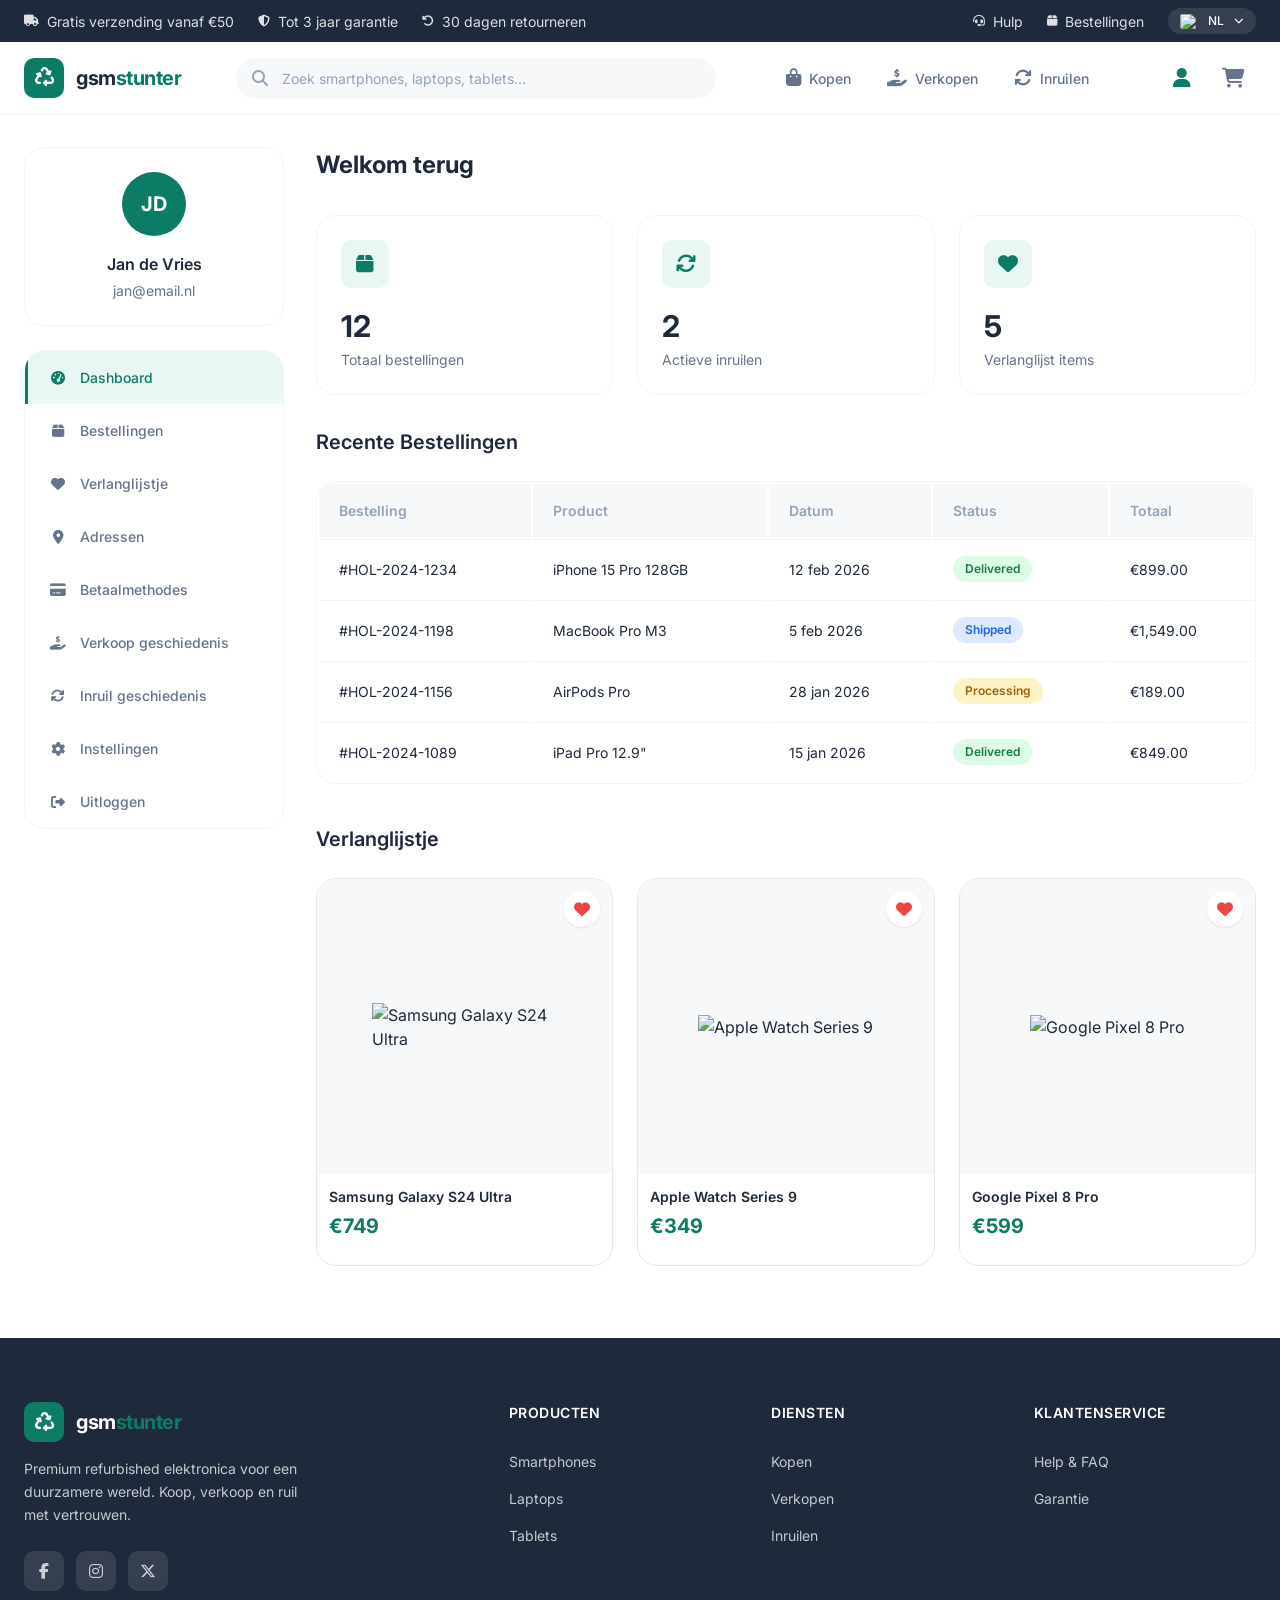
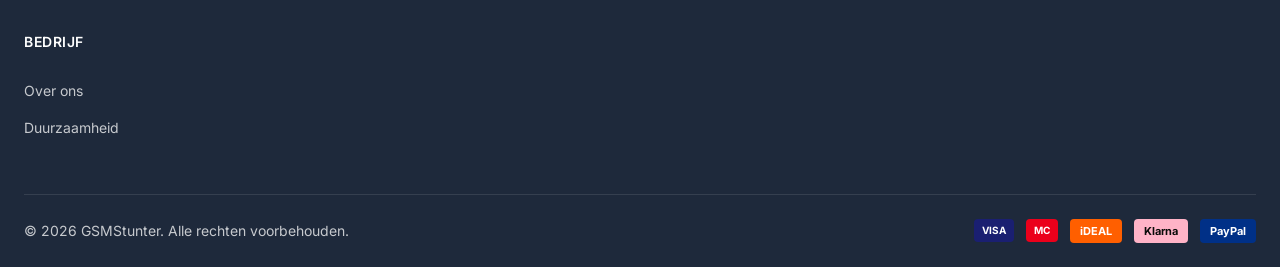
==== account.html @ 8857eee3 "first commit" ====
<!DOCTYPE html>
<html lang="nl">
<head>
  <meta charset="UTF-8">
  <meta name="viewport" content="width=device-width, initial-scale=1.0">
  <title>GSMStunter - Mijn Account</title>
  <link rel="preconnect" href="https://fonts.googleapis.com">
  <link rel="preconnect" href="https://fonts.gstatic.com" crossorigin>
  <link href="https://fonts.googleapis.com/css2?family=Inter:wght@300;400;500;600;700;800&display=swap" rel="stylesheet">
  <link rel="stylesheet" href="https://cdnjs.cloudflare.com/ajax/libs/font-awesome/6.5.1/css/all.min.css">
  <link rel="stylesheet" href="styles.css">
</head>
<body>

  <!-- Top Bar -->
  <div class="top-bar">
    <div class="container">
      <div class="top-bar__left">
        <span class="top-bar__item"><i class="fas fa-truck"></i><span data-i18n="topbar-shipping">Gratis verzending vanaf €50</span></span>
        <span class="top-bar__item"><i class="fas fa-shield-halved"></i><span data-i18n="topbar-warranty">Tot 3 jaar garantie</span></span>
        <span class="top-bar__item"><i class="fas fa-rotate-left"></i><span data-i18n="topbar-returns">30 dagen retourneren</span></span>
      </div>
      <div class="top-bar__right">
        <a href="account.html" class="top-bar__item"><i class="fas fa-headset"></i><span data-i18n="nav-help">Hulp</span></a>
        <a href="account.html" class="top-bar__item"><i class="fas fa-box"></i><span data-i18n="nav-orders">Bestellingen</span></a>
        <div style="position: relative;">
          <div class="lang-switcher"><img class="lang-switcher__flag" src="https://flagcdn.com/w40/nl.png" alt="Nederlands" width="20" height="15"><span class="lang-switcher__text">NL</span><i class="fas fa-chevron-down" style="font-size:0.6rem;margin-left:2px"></i></div>
          <div class="lang-dropdown">
            <div class="lang-dropdown__item active" data-lang="nl"><img src="https://flagcdn.com/w40/nl.png" alt="NL" width="24" height="18" style="border-radius:2px"><span>Nederlands</span></div>
            <div class="lang-dropdown__item" data-lang="en"><img src="https://flagcdn.com/w40/gb.png" alt="EN" width="24" height="18" style="border-radius:2px"><span>English</span></div>
          </div>
        </div>
      </div>
    </div>
  </div>

  <header class="header" role="banner">
    <div class="container">
      <a href="index.html" class="header__logo"><div class="header__logo-icon"><i class="fas fa-recycle"></i></div><div class="header__logo-text">gsm<span>stunter</span></div></a>
      <div class="search-bar"><div class="search-bar__input-wrapper"><i class="fas fa-search search-bar__icon"></i><input type="search" class="search-bar__input" placeholder="Zoek smartphones, laptops, tablets..."></div><div class="search-autocomplete"></div></div>
      <nav class="main-nav"><a href="products.html" class="main-nav__link"><i class="fas fa-shopping-bag"></i><span data-i18n="nav-buy">Kopen</span></a><a href="sell.html" class="main-nav__link"><i class="fas fa-hand-holding-dollar"></i><span data-i18n="nav-sell">Verkopen</span></a><a href="trade.html" class="main-nav__link"><i class="fas fa-arrows-rotate"></i><span data-i18n="nav-trade">Inruilen</span></a></nav>
      <div class="header__actions"><a href="account.html" class="header__action" style="color:var(--color-primary)"><i class="fas fa-user"></i></a><a href="cart.html" class="header__action"><i class="fas fa-shopping-cart"></i><span class="header__action-count cart-count" style="display:none">0</span></a></div>
      <button class="mobile-menu-toggle"><i class="fas fa-bars"></i></button>
    </div>
  </header>

  <main class="main" role="main">
    <div class="container">
      <div class="account-layout">
        <!-- Left Sidebar -->
        <aside class="account-sidebar" role="navigation" aria-label="Account navigatie">
          <div class="account-sidebar__profile">
            <div class="account-sidebar__avatar" aria-hidden="true">JD</div>
            <h3 class="account-sidebar__name" data-i18n="account-name">Jan de Vries</h3>
            <p class="account-sidebar__email" data-i18n="account-email">jan@email.nl</p>
          </div>
          <nav class="account-sidebar__nav">
            <a href="account.html" class="account-sidebar__link active"><i class="fas fa-gauge-high"></i><span data-i18n="account-dashboard">Dashboard</span></a>
            <a href="account.html#orders" class="account-sidebar__link"><i class="fas fa-box"></i><span data-i18n="nav-orders">Bestellingen</span></a>
            <a href="account.html#wishlist" class="account-sidebar__link"><i class="fas fa-heart"></i><span data-i18n="account-wishlist">Verlanglijstje</span></a>
            <a href="account.html#addresses" class="account-sidebar__link"><i class="fas fa-location-dot"></i><span data-i18n="account-addresses">Adressen</span></a>
            <a href="account.html#payment" class="account-sidebar__link"><i class="fas fa-credit-card"></i><span data-i18n="account-payment-methods">Betaalmethodes</span></a>
            <a href="account.html#sell-history" class="account-sidebar__link"><i class="fas fa-hand-holding-dollar"></i><span data-i18n="account-sell-history">Verkoop geschiedenis</span></a>
            <a href="account.html#trade-history" class="account-sidebar__link"><i class="fas fa-arrows-rotate"></i><span data-i18n="account-trade-history">Inruil geschiedenis</span></a>
            <a href="account.html#settings" class="account-sidebar__link"><i class="fas fa-gear"></i><span data-i18n="account-settings">Instellingen</span></a>
            <a href="index.html" class="account-sidebar__link"><i class="fas fa-sign-out-alt"></i><span data-i18n="account-logout">Uitloggen</span></a>
          </nav>
        </aside>

        <!-- Right Content -->
        <div class="account-content">
          <section class="account-welcome" aria-labelledby="welcome-heading">
            <h1 id="welcome-heading" class="account-welcome__title" data-i18n="account-welcome">Welkom terug, Jan!</h1>
          </section>

          <!-- Dashboard Stats -->
          <section class="dashboard-stats" aria-labelledby="stats-heading">
            <h2 id="stats-heading" class="visually-hidden" data-i18n="account-stats-heading">Overzicht</h2>
            <div class="dashboard-grid">
              <article class="dashboard-card">
                <div class="dashboard-card__icon"><i class="fas fa-box"></i></div>
                <p class="dashboard-card__number">12</p>
                <p class="dashboard-card__label" data-i18n="account-total-orders">Totaal bestellingen</p>
              </article>
              <article class="dashboard-card">
                <div class="dashboard-card__icon"><i class="fas fa-arrows-rotate"></i></div>
                <p class="dashboard-card__number">2</p>
                <p class="dashboard-card__label" data-i18n="account-active-trades">Actieve inruilen</p>
              </article>
              <article class="dashboard-card">
                <div class="dashboard-card__icon"><i class="fas fa-heart"></i></div>
                <p class="dashboard-card__number">5</p>
                <p class="dashboard-card__label" data-i18n="account-wishlist-items">Verlanglijst items</p>
              </article>
            </div>
          </section>

          <!-- Recent Orders -->
          <section id="orders" class="account-section" aria-labelledby="orders-heading">
            <h2 id="orders-heading" class="account-section__title" data-i18n="account-recent-orders">Recente Bestellingen</h2>
            <div class="account-section__content">
              <div class="orders-table-wrapper">
                <table class="orders-table" role="table">
                  <thead>
                    <tr>
                      <th scope="col" data-i18n="account-order-id">Bestelling</th>
                      <th scope="col" data-i18n="account-order-product">Product</th>
                      <th scope="col" data-i18n="account-order-date">Datum</th>
                      <th scope="col" data-i18n="account-order-status">Status</th>
                      <th scope="col" data-i18n="account-order-total">Totaal</th>
                    </tr>
                  </thead>
                  <tbody>
                    <tr>
                      <td><a href="account.html#order-1234">#HOL-2024-1234</a></td>
                      <td>iPhone 15 Pro 128GB</td>
                      <td>12 feb 2026</td>
                      <td><span class="badge badge--success" data-i18n="order-status-delivered">Delivered</span></td>
                      <td>€899.00</td>
                    </tr>
                    <tr>
                      <td><a href="account.html#order-1198">#HOL-2024-1198</a></td>
                      <td>MacBook Pro M3</td>
                      <td>5 feb 2026</td>
                      <td><span class="badge badge--info" data-i18n="order-status-shipped">Shipped</span></td>
                      <td>€1,549.00</td>
                    </tr>
                    <tr>
                      <td><a href="account.html#order-1156">#HOL-2024-1156</a></td>
                      <td>AirPods Pro</td>
                      <td>28 jan 2026</td>
                      <td><span class="badge badge--warning" data-i18n="order-status-processing">Processing</span></td>
                      <td>€189.00</td>
                    </tr>
                    <tr>
                      <td><a href="account.html#order-1089">#HOL-2024-1089</a></td>
                      <td>iPad Pro 12.9"</td>
                      <td>15 jan 2026</td>
                      <td><span class="badge badge--success" data-i18n="order-status-delivered">Delivered</span></td>
                      <td>€849.00</td>
                    </tr>
                  </tbody>
                </table>
              </div>
            </div>
          </section>

          <!-- Wishlist -->
          <section id="wishlist" class="account-section" aria-labelledby="wishlist-heading">
            <h2 id="wishlist-heading" class="account-section__title" data-i18n="account-wishlist">Verlanglijstje</h2>
            <div class="account-section__content">
              <div class="products-grid products-grid--compact">
                <article class="product-card product-card--compact">
                  <button class="product-card__wishlist product-card__wishlist--active" aria-label="Remove from wishlist"><i class="fas fa-heart"></i></button>
                  <a href="product-detail.html" class="product-card__image-wrapper">
                    <img class="product-card__image" src="https://images.unsplash.com/photo-1610945415295-d9bbf067e59c?w=300&h=300&fit=crop" alt="Samsung Galaxy S24 Ultra" loading="lazy">
                  </a>
                  <div class="product-card__body">
                    <h3 class="product-card__title">Samsung Galaxy S24 Ultra</h3>
                    <div class="product-card__pricing">
                      <span class="product-card__price">€749</span>
                    </div>
                  </div>
                </article>
                <article class="product-card product-card--compact">
                  <button class="product-card__wishlist product-card__wishlist--active" aria-label="Remove from wishlist"><i class="fas fa-heart"></i></button>
                  <a href="product-detail.html" class="product-card__image-wrapper">
                    <img class="product-card__image" src="https://images.unsplash.com/photo-1546868871-af0de0ae72be?w=300&h=300&fit=crop" alt="Apple Watch Series 9" loading="lazy">
                  </a>
                  <div class="product-card__body">
                    <h3 class="product-card__title">Apple Watch Series 9</h3>
                    <div class="product-card__pricing">
                      <span class="product-card__price">€349</span>
                    </div>
                  </div>
                </article>
                <article class="product-card product-card--compact">
                  <button class="product-card__wishlist product-card__wishlist--active" aria-label="Remove from wishlist"><i class="fas fa-heart"></i></button>
                  <a href="product-detail.html" class="product-card__image-wrapper">
                    <img class="product-card__image" src="https://images.unsplash.com/photo-1598327105666-5b89351aff97?w=300&h=300&fit=crop" alt="Google Pixel 8 Pro" loading="lazy">
                  </a>
                  <div class="product-card__body">
                    <h3 class="product-card__title">Google Pixel 8 Pro</h3>
                    <div class="product-card__pricing">
                      <span class="product-card__price">€599</span>
                    </div>
                  </div>
                </article>
              </div>
            </div>
          </section>
        </div>
      </div>
    </div>
  </main>

  <footer class="footer" role="contentinfo">
    <div class="container">
      <div class="footer__grid">
        <div class="footer__brand">
          <a href="index.html" class="header__logo" style="margin-bottom:var(--space-2)"><div class="header__logo-icon"><i class="fas fa-recycle"></i></div><div class="header__logo-text" style="color:white">gsm<span>stunter</span></div></a>
          <p data-i18n="footer-desc">Premium refurbished elektronica voor een duurzamere wereld.</p>
          <div class="footer__social"><a href="#"><i class="fab fa-facebook-f"></i></a><a href="#"><i class="fab fa-instagram"></i></a><a href="#"><i class="fab fa-x-twitter"></i></a></div>
        </div>
        <div class="footer__column"><h4 data-i18n="footer-products">Producten</h4><a href="products.html" class="footer__link" data-i18n="footer-smartphones">Smartphones</a><a href="products.html" class="footer__link" data-i18n="footer-laptops">Laptops</a><a href="products.html" class="footer__link" data-i18n="footer-tablets">Tablets</a></div>
        <div class="footer__column"><h4 data-i18n="footer-services">Diensten</h4><a href="products.html" class="footer__link" data-i18n="footer-buy">Kopen</a><a href="sell.html" class="footer__link" data-i18n="footer-sell">Verkopen</a><a href="trade.html" class="footer__link" data-i18n="footer-trade">Inruilen</a></div>
        <div class="footer__column"><h4 data-i18n="footer-support">Klantenservice</h4><a href="#" class="footer__link" data-i18n="footer-help">Help & FAQ</a><a href="#" class="footer__link" data-i18n="footer-warranty-link">Garantie</a></div>
        <div class="footer__column"><h4 data-i18n="footer-company">Bedrijf</h4><a href="#" class="footer__link" data-i18n="footer-about">Over ons</a><a href="#" class="footer__link" data-i18n="footer-sustainability-link">Duurzaamheid</a></div>
      </div>
      <div class="footer__bottom">
        <div class="footer__bottom-left" data-i18n="footer-copyright">© 2026 GSMStunter. Alle rechten voorbehouden.</div>
        <div class="footer__payments"><span style="background:#1A1F71;color:white;padding:4px 8px;border-radius:4px;font-size:10px;font-weight:700">VISA</span><span style="background:#EB001B;color:white;padding:4px 8px;border-radius:4px;font-size:10px;font-weight:700">MC</span><span style="background:#FF5F00;color:white;padding:4px 10px;border-radius:4px;font-size:11px;font-weight:700">iDEAL</span><span style="background:#FFB3C7;color:#0A0B09;padding:4px 10px;border-radius:4px;font-size:11px;font-weight:700">Klarna</span><span style="background:#003087;color:white;padding:4px 10px;border-radius:4px;font-size:11px;font-weight:700">PayPal</span></div>
      </div>
    </div>
  </footer>

  <script src="script.js"></script>
</body>
</html>
---- styles.css ----
/* ============================================
   HOLANDA - Refurbished Electronics Marketplace
   Complete Stylesheet - Production Ready
   ============================================ */

/* ── CSS Custom Properties (Design Tokens) ── */
:root {
  /* Primary Colors */
  --color-primary: #0D7C66;
  --color-primary-light: #10A37F;
  --color-primary-dark: #095C4B;
  --color-primary-50: #E8F7F3;
  --color-primary-100: #C5EDE2;
  --color-primary-200: #8FDBC5;

  /* Accent / CTA */
  --color-accent: #FF6B2C;
  --color-accent-light: #FF8A56;
  --color-accent-dark: #E55A1B;

  /* Neutrals */
  --color-white: #FFFFFF;
  --color-bg: #F7F8FA;
  --color-bg-alt: #F0F2F5;
  --color-bg-card: #FFFFFF;
  --color-border: #E2E8F0;
  --color-border-light: #F1F5F9;

  /* Text */
  --color-text: #1E293B;
  --color-text-secondary: #64748B;
  --color-text-muted: #94A3B8;
  --color-text-inverse: #FFFFFF;

  /* Semantic */
  --color-success: #22C55E;
  --color-success-light: #DCFCE7;
  --color-warning: #F59E0B;
  --color-warning-light: #FEF3C7;
  --color-error: #EF4444;
  --color-error-light: #FEE2E2;
  --color-info: #3B82F6;
  --color-info-light: #DBEAFE;

  /* Condition Colors */
  --color-like-new: #10B981;
  --color-excellent: #22C55E;
  --color-good: #F59E0B;
  --color-fair: #F97316;

  /* Typography */
  --font-primary: 'Inter', -apple-system, BlinkMacSystemFont, 'Segoe UI', Roboto, sans-serif;
  --font-display: 'Inter', -apple-system, BlinkMacSystemFont, 'Segoe UI', Roboto, sans-serif;

  --text-xs: 0.75rem;
  --text-sm: 0.875rem;
  --text-base: 1rem;
  --text-lg: 1.125rem;
  --text-xl: 1.25rem;
  --text-2xl: 1.5rem;
  --text-3xl: 1.875rem;
  --text-4xl: 2.25rem;
  --text-5xl: 3rem;
  --text-6xl: 3.75rem;

  --weight-normal: 400;
  --weight-medium: 500;
  --weight-semibold: 600;
  --weight-bold: 700;
  --weight-extrabold: 800;

  --leading-tight: 1.2;
  --leading-normal: 1.5;
  --leading-relaxed: 1.625;

  /* Spacing */
  --space-1: 0.25rem;
  --space-2: 0.5rem;
  --space-3: 0.75rem;
  --space-4: 1rem;
  --space-5: 1.25rem;
  --space-6: 1.5rem;
  --space-8: 2rem;
  --space-10: 2.5rem;
  --space-12: 3rem;
  --space-16: 4rem;
  --space-20: 5rem;
  --space-24: 6rem;

  /* Border Radius */
  --radius-sm: 6px;
  --radius-md: 10px;
  --radius-lg: 14px;
  --radius-xl: 20px;
  --radius-2xl: 24px;
  --radius-full: 9999px;

  /* Shadows */
  --shadow-xs: 0 1px 2px rgba(0, 0, 0, 0.04);
  --shadow-sm: 0 1px 3px rgba(0, 0, 0, 0.06), 0 1px 2px rgba(0, 0, 0, 0.04);
  --shadow-md: 0 4px 6px -1px rgba(0, 0, 0, 0.07), 0 2px 4px -2px rgba(0, 0, 0, 0.05);
  --shadow-lg: 0 10px 15px -3px rgba(0, 0, 0, 0.08), 0 4px 6px -4px rgba(0, 0, 0, 0.04);
  --shadow-xl: 0 20px 25px -5px rgba(0, 0, 0, 0.08), 0 8px 10px -6px rgba(0, 0, 0, 0.04);
  --shadow-2xl: 0 25px 50px -12px rgba(0, 0, 0, 0.15);
  --shadow-card: 0 2px 8px rgba(0, 0, 0, 0.06);
  --shadow-card-hover: 0 12px 24px rgba(0, 0, 0, 0.1);

  /* Transitions */
  --transition-fast: 150ms ease;
  --transition-base: 250ms ease;
  --transition-slow: 350ms ease;
  --transition-spring: 400ms cubic-bezier(0.34, 1.56, 0.64, 1);

  /* Z-Index Scale */
  --z-dropdown: 100;
  --z-sticky: 200;
  --z-overlay: 300;
  --z-modal: 400;
  --z-toast: 500;

  /* Container */
  --container-max: 1280px;
  --container-wide: 1440px;
  --container-narrow: 960px;
}

/* ── Reset & Base ── */
*,
*::before,
*::after {
  box-sizing: border-box;
  margin: 0;
  padding: 0;
}

html {
  scroll-behavior: smooth;
  -webkit-text-size-adjust: 100%;
  font-size: 16px;
}

body {
  font-family: var(--font-primary);
  font-size: var(--text-base);
  font-weight: var(--weight-normal);
  line-height: var(--leading-normal);
  color: var(--color-text);
  background-color: var(--color-white);
  -webkit-font-smoothing: antialiased;
  -moz-osx-font-smoothing: grayscale;
  overflow-x: hidden;
}

img {
  max-width: 100%;
  height: auto;
  display: block;
}

a {
  color: inherit;
  text-decoration: none;
  transition: color var(--transition-fast);
}

button {
  cursor: pointer;
  border: none;
  background: none;
  font-family: inherit;
  font-size: inherit;
}

input, select, textarea {
  font-family: inherit;
  font-size: inherit;
  border: none;
  outline: none;
}

ul, ol {
  list-style: none;
}

/* ── Utility Classes ── */
.container {
  width: 100%;
  max-width: var(--container-max);
  margin: 0 auto;
  padding: 0 var(--space-6);
}

.container--wide {
  max-width: var(--container-wide);
}

.container--narrow {
  max-width: var(--container-narrow);
}

.sr-only {
  position: absolute;
  width: 1px;
  height: 1px;
  padding: 0;
  margin: -1px;
  overflow: hidden;
  clip: rect(0, 0, 0, 0);
  white-space: nowrap;
  border-width: 0;
}

.text-center { text-align: center; }
.text-left { text-align: left; }
.text-right { text-align: right; }

.section {
  padding: var(--space-20) 0;
}

.section--compact {
  padding: var(--space-12) 0;
}

.section--bg {
  background-color: var(--color-bg);
}

.section--bg-alt {
  background-color: var(--color-bg-alt);
}

.section--primary {
  background-color: var(--color-primary);
  color: var(--color-text-inverse);
}

.section-header {
  text-align: center;
  margin-bottom: var(--space-12);
}

.section-header__label {
  display: inline-block;
  font-size: var(--text-sm);
  font-weight: var(--weight-semibold);
  color: var(--color-primary);
  text-transform: uppercase;
  letter-spacing: 1.5px;
  margin-bottom: var(--space-3);
}

.section-header__title {
  font-size: var(--text-4xl);
  font-weight: var(--weight-bold);
  line-height: var(--leading-tight);
  color: var(--color-text);
  margin-bottom: var(--space-4);
}

.section-header__subtitle {
  font-size: var(--text-lg);
  color: var(--color-text-secondary);
  max-width: 640px;
  margin: 0 auto;
}

/* ── Buttons ── */
.btn {
  display: inline-flex;
  align-items: center;
  justify-content: center;
  gap: var(--space-2);
  padding: 0.75rem 1.75rem;
  font-weight: var(--weight-semibold);
  font-size: var(--text-base);
  line-height: 1;
  border-radius: var(--radius-lg);
  transition: all var(--transition-base);
  white-space: nowrap;
  position: relative;
  overflow: hidden;
}

.btn::after {
  content: '';
  position: absolute;
  inset: 0;
  background: rgba(255,255,255,0.1);
  opacity: 0;
  transition: opacity var(--transition-fast);
}

.btn:hover::after {
  opacity: 1;
}

.btn:active {
  transform: scale(0.97);
}

.btn:focus-visible {
  outline: 3px solid var(--color-primary-200);
  outline-offset: 2px;
}

.btn--primary {
  background: var(--color-primary);
  color: var(--color-white);
}

.btn--primary:hover {
  background: var(--color-primary-dark);
  box-shadow: 0 4px 14px rgba(13, 124, 102, 0.35);
}

.btn--accent {
  background: var(--color-accent);
  color: var(--color-white);
}

.btn--accent:hover {
  background: var(--color-accent-dark);
  box-shadow: 0 4px 14px rgba(255, 107, 44, 0.35);
}

.btn--outline {
  background: transparent;
  color: var(--color-primary);
  border: 2px solid var(--color-primary);
}

.btn--outline:hover {
  background: var(--color-primary);
  color: var(--color-white);
}

.btn--ghost {
  background: transparent;
  color: var(--color-text);
}

.btn--ghost:hover {
  background: var(--color-bg);
}

.btn--white {
  background: var(--color-white);
  color: var(--color-primary);
}

.btn--white:hover {
  background: var(--color-bg);
  box-shadow: var(--shadow-md);
}

.btn--sm {
  padding: 0.5rem 1.25rem;
  font-size: var(--text-sm);
  border-radius: var(--radius-md);
}

.btn--lg {
  padding: 1rem 2.25rem;
  font-size: var(--text-lg);
  border-radius: var(--radius-xl);
}

.btn--full {
  width: 100%;
}

.btn--icon {
  width: 44px;
  height: 44px;
  padding: 0;
  border-radius: var(--radius-md);
}

.btn i, .btn svg {
  font-size: 1.1em;
}

/* ── Badge ── */
.badge {
  display: inline-flex;
  align-items: center;
  gap: var(--space-1);
  padding: 0.25rem 0.75rem;
  font-size: var(--text-xs);
  font-weight: var(--weight-semibold);
  border-radius: var(--radius-full);
  white-space: nowrap;
}

.badge--primary {
  background: var(--color-primary-50);
  color: var(--color-primary);
}

.badge--success {
  background: var(--color-success-light);
  color: #15803D;
}

.badge--warning {
  background: var(--color-warning-light);
  color: #A16207;
}

.badge--error {
  background: var(--color-error-light);
  color: #DC2626;
}

.badge--info {
  background: var(--color-info-light);
  color: #2563EB;
}

.badge--like-new {
  background: #D1FAE5;
  color: #065F46;
}

.badge--excellent {
  background: #DCFCE7;
  color: #166534;
}

.badge--good {
  background: #FEF3C7;
  color: #92400E;
}

.badge--fair {
  background: #FED7AA;
  color: #9A3412;
}

.badge--accent {
  background: rgba(255, 107, 44, 0.15);
  color: var(--color-accent-dark);
}

/* ── Top Bar ── */
.top-bar {
  background: var(--color-text);
  color: var(--color-text-inverse);
  padding: var(--space-2) 0;
  font-size: var(--text-sm);
}

.top-bar .container {
  display: flex;
  align-items: center;
  justify-content: space-between;
}

.top-bar__left {
  display: flex;
  align-items: center;
  gap: var(--space-6);
}

.top-bar__right {
  display: flex;
  align-items: center;
  gap: var(--space-6);
}

.top-bar__item {
  display: flex;
  align-items: center;
  gap: var(--space-2);
  color: rgba(255,255,255,0.85);
  transition: color var(--transition-fast);
}

.top-bar__item:hover {
  color: var(--color-white);
}

.top-bar__item i {
  font-size: 0.85em;
}

.lang-switcher {
  display: flex;
  align-items: center;
  gap: var(--space-2);
  cursor: pointer;
  padding: var(--space-1) var(--space-3);
  border-radius: var(--radius-full);
  background: rgba(255,255,255,0.1);
  transition: background var(--transition-fast);
}

.lang-switcher:hover {
  background: rgba(255,255,255,0.2);
}

.lang-switcher__flag {
  width: 20px;
  height: 15px;
  border-radius: 2px;
  object-fit: cover;
}

.lang-switcher__text {
  font-weight: var(--weight-medium);
  font-size: var(--text-xs);
  text-transform: uppercase;
}

.lang-dropdown {
  position: absolute;
  top: 100%;
  left: 0;
  background: var(--color-white);
  border-radius: var(--radius-md);
  box-shadow: var(--shadow-xl);
  padding: var(--space-2);
  z-index: var(--z-dropdown);
  min-width: 160px;
  opacity: 0;
  visibility: hidden;
  transform: translateY(8px);
  transition: all var(--transition-base);
}

.lang-dropdown.active {
  opacity: 1;
  visibility: visible;
  transform: translateY(0);
}

.lang-dropdown__item {
  display: flex;
  align-items: center;
  gap: var(--space-3);
  padding: var(--space-2) var(--space-3);
  border-radius: var(--radius-sm);
  color: var(--color-text);
  cursor: pointer;
  transition: background var(--transition-fast);
}

.lang-dropdown__item:hover {
  background: var(--color-bg);
}

.lang-dropdown__item.active {
  background: var(--color-primary-50);
  color: var(--color-primary);
}

/* ── Header ── */
.header {
  background: var(--color-white);
  border-bottom: 1px solid var(--color-border-light);
  position: sticky;
  top: 0;
  z-index: var(--z-sticky);
  transition: box-shadow var(--transition-base);
}

.header.scrolled {
  box-shadow: var(--shadow-md);
}

.header .container {
  display: flex;
  align-items: center;
  justify-content: space-between;
  height: 72px;
  gap: var(--space-6);
}

.header__logo {
  display: flex;
  align-items: center;
  gap: var(--space-3);
  flex-shrink: 0;
}

.header__logo-icon {
  width: 40px;
  height: 40px;
  background: var(--color-primary);
  border-radius: var(--radius-md);
  display: flex;
  align-items: center;
  justify-content: center;
  color: white;
  font-size: 1.2rem;
}

.header__logo-text {
  font-size: var(--text-xl);
  font-weight: var(--weight-bold);
  color: var(--color-text);
  letter-spacing: -0.5px;
}

.header__logo-text span {
  color: var(--color-primary);
}

/* Main Nav */
.main-nav {
  display: flex;
  align-items: center;
  gap: var(--space-1);
}

.main-nav__link {
  display: flex;
  align-items: center;
  gap: var(--space-2);
  padding: var(--space-2) var(--space-4);
  font-weight: var(--weight-medium);
  font-size: var(--text-sm);
  color: var(--color-text-secondary);
  border-radius: var(--radius-md);
  transition: all var(--transition-fast);
  position: relative;
}

.main-nav__link:hover,
.main-nav__link.active {
  color: var(--color-primary);
  background: var(--color-primary-50);
}

.main-nav__link i {
  font-size: 1.1rem;
}

/* Search Bar */
.search-bar {
  flex: 1;
  max-width: 480px;
  position: relative;
}

.search-bar__input-wrapper {
  position: relative;
  display: flex;
  align-items: center;
}

.search-bar__icon {
  position: absolute;
  left: var(--space-4);
  color: var(--color-text-muted);
  font-size: 1rem;
  pointer-events: none;
}

.search-bar__input {
  width: 100%;
  padding: 0.625rem 1rem 0.625rem 2.75rem;
  background: var(--color-bg);
  border: 2px solid transparent;
  border-radius: var(--radius-full);
  font-size: var(--text-sm);
  color: var(--color-text);
  transition: all var(--transition-base);
}

.search-bar__input::placeholder {
  color: var(--color-text-muted);
}

.search-bar__input:focus {
  background: var(--color-white);
  border-color: var(--color-primary);
  box-shadow: 0 0 0 4px var(--color-primary-50);
}

.search-autocomplete {
  position: absolute;
  top: calc(100% + 8px);
  left: 0;
  right: 0;
  background: var(--color-white);
  border-radius: var(--radius-lg);
  box-shadow: var(--shadow-xl);
  padding: var(--space-3);
  z-index: var(--z-dropdown);
  opacity: 0;
  visibility: hidden;
  transform: translateY(8px);
  transition: all var(--transition-base);
}

.search-autocomplete.active {
  opacity: 1;
  visibility: visible;
  transform: translateY(0);
}

.search-autocomplete__item {
  display: flex;
  align-items: center;
  gap: var(--space-3);
  padding: var(--space-2) var(--space-3);
  border-radius: var(--radius-md);
  cursor: pointer;
  transition: background var(--transition-fast);
}

.search-autocomplete__item:hover {
  background: var(--color-bg);
}

.search-autocomplete__item img {
  width: 40px;
  height: 40px;
  border-radius: var(--radius-sm);
  object-fit: cover;
}

/* Header Actions */
.header__actions {
  display: flex;
  align-items: center;
  gap: var(--space-2);
}

.header__action {
  position: relative;
  width: 44px;
  height: 44px;
  display: flex;
  align-items: center;
  justify-content: center;
  border-radius: var(--radius-md);
  color: var(--color-text-secondary);
  transition: all var(--transition-fast);
}

.header__action:hover {
  background: var(--color-bg);
  color: var(--color-primary);
}

.header__action i {
  font-size: 1.25rem;
}

.header__action-count {
  position: absolute;
  top: 4px;
  right: 4px;
  width: 18px;
  height: 18px;
  background: var(--color-accent);
  color: white;
  font-size: 0.65rem;
  font-weight: var(--weight-bold);
  border-radius: 50%;
  display: flex;
  align-items: center;
  justify-content: center;
}

/* Mobile Menu Toggle */
.mobile-menu-toggle {
  display: none;
  width: 44px;
  height: 44px;
  align-items: center;
  justify-content: center;
  font-size: 1.5rem;
  color: var(--color-text);
  border-radius: var(--radius-md);
}

/* Mobile Menu */
.mobile-menu {
  display: none;
  position: fixed;
  inset: 0;
  z-index: var(--z-overlay);
}

.mobile-menu.active {
  display: block;
}

.mobile-menu__overlay {
  position: absolute;
  inset: 0;
  background: rgba(0,0,0,0.5);
  backdrop-filter: blur(4px);
}

.mobile-menu__panel {
  position: absolute;
  top: 0;
  right: 0;
  width: 320px;
  max-width: 85vw;
  height: 100%;
  background: var(--color-white);
  padding: var(--space-6);
  overflow-y: auto;
  transform: translateX(100%);
  transition: transform var(--transition-slow);
}

.mobile-menu.active .mobile-menu__panel {
  transform: translateX(0);
}

.mobile-menu__close {
  position: absolute;
  top: var(--space-4);
  right: var(--space-4);
  width: 40px;
  height: 40px;
  display: flex;
  align-items: center;
  justify-content: center;
  border-radius: var(--radius-md);
  font-size: 1.25rem;
  color: var(--color-text-secondary);
}

.mobile-menu__nav {
  margin-top: var(--space-12);
}

.mobile-menu__link {
  display: flex;
  align-items: center;
  gap: var(--space-3);
  padding: var(--space-4) 0;
  font-weight: var(--weight-medium);
  font-size: var(--text-lg);
  color: var(--color-text);
  border-bottom: 1px solid var(--color-border-light);
}

.mobile-menu__link i {
  color: var(--color-primary);
}

/* Mega Menu */
.mega-menu {
  position: absolute;
  top: 100%;
  left: 0;
  right: 0;
  background: var(--color-white);
  box-shadow: var(--shadow-xl);
  border-top: 1px solid var(--color-border-light);
  padding: var(--space-8) 0;
  opacity: 0;
  visibility: hidden;
  transform: translateY(-10px);
  transition: all var(--transition-base);
  z-index: var(--z-dropdown);
}

.mega-menu.active {
  opacity: 1;
  visibility: visible;
  transform: translateY(0);
}

.mega-menu__grid {
  display: grid;
  grid-template-columns: repeat(4, 1fr);
  gap: var(--space-8);
}

.mega-menu__category h4 {
  font-size: var(--text-sm);
  font-weight: var(--weight-semibold);
  text-transform: uppercase;
  letter-spacing: 0.5px;
  color: var(--color-text-muted);
  margin-bottom: var(--space-4);
}

.mega-menu__link {
  display: flex;
  align-items: center;
  gap: var(--space-2);
  padding: var(--space-2) 0;
  font-size: var(--text-sm);
  color: var(--color-text-secondary);
  transition: color var(--transition-fast);
}

.mega-menu__link:hover {
  color: var(--color-primary);
}

/* ── Hero Section ── */
.hero {
  position: relative;
  background: linear-gradient(135deg, #0D1B2A 0%, #1B2D45 50%, #0D7C66 100%);
  padding: var(--space-20) 0 var(--space-24);
  overflow: hidden;
  min-height: 600px;
  display: flex;
  align-items: center;
}

.hero__bg-pattern {
  position: absolute;
  inset: 0;
  background-image: radial-gradient(circle at 25% 50%, rgba(13, 124, 102, 0.15) 0%, transparent 50%),
                     radial-gradient(circle at 75% 50%, rgba(255, 107, 44, 0.08) 0%, transparent 50%);
  pointer-events: none;
}

.hero__floating-shapes {
  position: absolute;
  inset: 0;
  pointer-events: none;
  overflow: hidden;
}

.hero__shape {
  position: absolute;
  border-radius: 50%;
  opacity: 0.1;
  animation: floatShape 20s infinite ease-in-out;
}

.hero__shape:nth-child(1) {
  width: 300px;
  height: 300px;
  background: var(--color-primary);
  top: -50px;
  right: 10%;
  animation-delay: 0s;
}

.hero__shape:nth-child(2) {
  width: 200px;
  height: 200px;
  background: var(--color-accent);
  bottom: 10%;
  left: 5%;
  animation-delay: -7s;
}

.hero__shape:nth-child(3) {
  width: 150px;
  height: 150px;
  background: var(--color-primary-light);
  top: 20%;
  left: 30%;
  animation-delay: -14s;
}

@keyframes floatShape {
  0%, 100% { transform: translate(0, 0) scale(1); }
  25% { transform: translate(30px, -30px) scale(1.1); }
  50% { transform: translate(-20px, 20px) scale(0.95); }
  75% { transform: translate(15px, 10px) scale(1.05); }
}

.hero .container {
  position: relative;
  z-index: 2;
  display: grid;
  grid-template-columns: 1fr 1fr;
  gap: var(--space-12);
  align-items: center;
}

.hero__content {
  color: var(--color-white);
}

.hero__badge {
  display: inline-flex;
  align-items: center;
  gap: var(--space-2);
  padding: var(--space-2) var(--space-4);
  background: rgba(255,255,255,0.1);
  border: 1px solid rgba(255,255,255,0.2);
  border-radius: var(--radius-full);
  font-size: var(--text-sm);
  font-weight: var(--weight-medium);
  margin-bottom: var(--space-6);
  backdrop-filter: blur(10px);
}

.hero__badge i {
  color: var(--color-accent);
}

.hero__title {
  font-size: clamp(2.5rem, 5vw, 3.75rem);
  font-weight: var(--weight-extrabold);
  line-height: 1.1;
  margin-bottom: var(--space-6);
  letter-spacing: -1px;
}

.hero__title span {
  color: var(--color-primary-light);
  position: relative;
}

.hero__subtitle {
  font-size: var(--text-xl);
  line-height: var(--leading-relaxed);
  color: rgba(255,255,255,0.8);
  margin-bottom: var(--space-8);
  max-width: 520px;
}

.hero__actions {
  display: flex;
  flex-wrap: wrap;
  gap: var(--space-4);
  margin-bottom: var(--space-8);
}

.hero__stats {
  display: flex;
  gap: var(--space-10);
}

.hero__stat {
  text-align: center;
}

.hero__stat-number {
  font-size: var(--text-2xl);
  font-weight: var(--weight-bold);
  display: block;
  color: var(--color-primary-light);
}

.hero__stat-label {
  font-size: var(--text-sm);
  color: rgba(255,255,255,0.6);
}

.hero__image {
  position: relative;
  display: flex;
  justify-content: center;
  align-items: center;
}

.hero__image-main {
  width: 100%;
  max-width: 500px;
  border-radius: var(--radius-2xl);
  position: relative;
  z-index: 2;
  animation: heroFloat 6s ease-in-out infinite;
}

@keyframes heroFloat {
  0%, 100% { transform: translateY(0); }
  50% { transform: translateY(-15px); }
}

.hero__image-glow {
  position: absolute;
  width: 80%;
  height: 80%;
  background: radial-gradient(circle, rgba(13, 124, 102, 0.4), transparent 70%);
  border-radius: 50%;
  filter: blur(40px);
  z-index: 1;
}

/* ── Trust Bar ── */
.trust-bar {
  padding: var(--space-8) 0;
  border-bottom: 1px solid var(--color-border-light);
  background: var(--color-white);
}

.trust-bar__grid {
  display: grid;
  grid-template-columns: repeat(4, 1fr);
  gap: var(--space-6);
}

.trust-bar__item {
  display: flex;
  align-items: center;
  gap: var(--space-4);
  padding: var(--space-4) var(--space-5);
  background: var(--color-bg);
  border-radius: var(--radius-lg);
  transition: all var(--transition-base);
}

.trust-bar__item:hover {
  background: var(--color-primary-50);
  transform: translateY(-2px);
  box-shadow: var(--shadow-md);
}

.trust-bar__icon {
  width: 48px;
  height: 48px;
  background: var(--color-primary-50);
  color: var(--color-primary);
  border-radius: var(--radius-md);
  display: flex;
  align-items: center;
  justify-content: center;
  font-size: 1.25rem;
  flex-shrink: 0;
}

.trust-bar__text h4 {
  font-size: var(--text-sm);
  font-weight: var(--weight-semibold);
  margin-bottom: 2px;
}

.trust-bar__text p {
  font-size: var(--text-xs);
  color: var(--color-text-secondary);
}

/* ── Services (Buy/Sell/Trade) ── */
.services__grid {
  display: grid;
  grid-template-columns: repeat(3, 1fr);
  gap: var(--space-8);
}

.service-card {
  position: relative;
  padding: var(--space-10);
  background: var(--color-white);
  border-radius: var(--radius-xl);
  border: 2px solid var(--color-border-light);
  text-align: center;
  transition: all var(--transition-base);
  overflow: hidden;
}

.service-card::before {
  content: '';
  position: absolute;
  top: 0;
  left: 0;
  right: 0;
  height: 4px;
  background: var(--color-primary);
  transform: scaleX(0);
  transition: transform var(--transition-base);
}

.service-card:hover {
  border-color: var(--color-primary);
  box-shadow: var(--shadow-xl);
  transform: translateY(-4px);
}

.service-card:hover::before {
  transform: scaleX(1);
}

.service-card__icon {
  width: 72px;
  height: 72px;
  margin: 0 auto var(--space-6);
  background: var(--color-primary-50);
  color: var(--color-primary);
  border-radius: var(--radius-xl);
  display: flex;
  align-items: center;
  justify-content: center;
  font-size: 1.75rem;
  transition: all var(--transition-base);
}

.service-card:hover .service-card__icon {
  background: var(--color-primary);
  color: var(--color-white);
  transform: scale(1.1);
}

.service-card__title {
  font-size: var(--text-xl);
  font-weight: var(--weight-bold);
  margin-bottom: var(--space-3);
}

.service-card__description {
  color: var(--color-text-secondary);
  margin-bottom: var(--space-6);
  line-height: var(--leading-relaxed);
}

/* ── Categories ── */
.categories__grid {
  display: grid;
  grid-template-columns: repeat(6, 1fr);
  gap: var(--space-6);
}

.category-card {
  text-align: center;
  padding: var(--space-6);
  background: var(--color-white);
  border-radius: var(--radius-xl);
  border: 2px solid var(--color-border-light);
  transition: all var(--transition-base);
  cursor: pointer;
}

.category-card:hover {
  border-color: var(--color-primary);
  box-shadow: var(--shadow-lg);
  transform: translateY(-4px);
}

.category-card__image {
  width: 96px;
  height: 96px;
  margin: 0 auto var(--space-4);
  object-fit: contain;
  transition: transform var(--transition-base);
}

.category-card:hover .category-card__image {
  transform: scale(1.1);
}

.category-card__name {
  font-weight: var(--weight-semibold);
  font-size: var(--text-sm);
  margin-bottom: var(--space-1);
}

.category-card__count {
  font-size: var(--text-xs);
  color: var(--color-text-muted);
}

/* ── Product Cards ── */
.products-grid {
  display: grid;
  grid-template-columns: repeat(4, 1fr);
  gap: var(--space-6);
}

.products-grid--3 {
  grid-template-columns: repeat(3, 1fr);
}

.products-grid--list {
  grid-template-columns: 1fr;
}

.products-grid--list .product-card {
  display: grid;
  grid-template-columns: 200px 1fr auto;
  gap: var(--space-6);
}

.products-grid--list .product-card__image-wrapper {
  aspect-ratio: 1;
  grid-row: 1 / -1;
}

.products-grid--list .product-card__body {
  display: flex;
  flex-direction: column;
  justify-content: center;
  padding: var(--space-4);
}

.products-grid--list .product-card__meta {
  align-self: flex-end;
}

.product-card {
  background: var(--color-white);
  border-radius: var(--radius-xl);
  border: 1px solid var(--color-border);
  overflow: hidden;
  transition: all var(--transition-base);
  position: relative;
}

.product-card:hover {
  box-shadow: var(--shadow-card-hover);
  transform: translateY(-4px);
  border-color: transparent;
}

.product-card__wishlist {
  position: absolute;
  top: var(--space-3);
  right: var(--space-3);
  width: 36px;
  height: 36px;
  background: var(--color-white);
  border-radius: 50%;
  display: flex;
  align-items: center;
  justify-content: center;
  box-shadow: var(--shadow-sm);
  z-index: 5;
  color: var(--color-text-muted);
  transition: all var(--transition-fast);
}

.product-card__wishlist:hover,
.product-card__wishlist.active {
  color: var(--color-error);
  transform: scale(1.1);
}

.product-card__badge {
  position: absolute;
  top: var(--space-3);
  left: var(--space-3);
  z-index: 5;
}

.product-card__image-wrapper {
  position: relative;
  aspect-ratio: 1;
  padding: var(--space-6);
  background: var(--color-bg);
  display: flex;
  align-items: center;
  justify-content: center;
  overflow: hidden;
}

.product-card__image {
  max-width: 75%;
  max-height: 75%;
  object-fit: contain;
  transition: transform var(--transition-base);
}

.product-card:hover .product-card__image {
  transform: scale(1.08);
}

.product-card__quick-view {
  position: absolute;
  bottom: var(--space-3);
  left: 50%;
  transform: translateX(-50%) translateY(20px);
  opacity: 0;
  transition: all var(--transition-base);
}

.product-card:hover .product-card__quick-view {
  opacity: 1;
  transform: translateX(-50%) translateY(0);
}

.product-card__body {
  padding: var(--space-4) var(--space-5) var(--space-5);
}

.product-card__condition {
  margin-bottom: var(--space-2);
}

.product-card__title {
  font-size: var(--text-base);
  font-weight: var(--weight-semibold);
  margin-bottom: var(--space-1);
  display: -webkit-box;
  -webkit-line-clamp: 2;
  -webkit-box-orient: vertical;
  overflow: hidden;
}

.product-card__specs {
  font-size: var(--text-xs);
  color: var(--color-text-muted);
  margin-bottom: var(--space-3);
}

.product-card__pricing {
  display: flex;
  align-items: baseline;
  gap: var(--space-2);
  margin-bottom: var(--space-3);
}

.product-card__price {
  font-size: var(--text-xl);
  font-weight: var(--weight-bold);
  color: var(--color-primary);
}

.product-card__price-original {
  font-size: var(--text-sm);
  color: var(--color-text-muted);
  text-decoration: line-through;
}

.product-card__savings {
  font-size: var(--text-xs);
  font-weight: var(--weight-semibold);
  color: var(--color-success);
}

.product-card__meta {
  display: flex;
  align-items: center;
  justify-content: space-between;
  padding-top: var(--space-3);
  border-top: 1px solid var(--color-border-light);
}

.product-card__warranty {
  display: flex;
  align-items: center;
  gap: var(--space-1);
  font-size: var(--text-xs);
  color: var(--color-text-muted);
}

.product-card__warranty i {
  color: var(--color-primary);
}

.product-card__add-cart {
  width: 36px;
  height: 36px;
  background: var(--color-primary);
  color: white;
  border-radius: var(--radius-md);
  display: flex;
  align-items: center;
  justify-content: center;
  transition: all var(--transition-fast);
  font-size: 0.9rem;
}

.product-card__add-cart:hover {
  background: var(--color-primary-dark);
  transform: scale(1.1);
}

/* ── How It Works ── */
.how-it-works__grid {
  display: grid;
  grid-template-columns: repeat(4, 1fr);
  gap: var(--space-8);
  position: relative;
}

.how-it-works__grid::before {
  content: '';
  position: absolute;
  top: 52px;
  left: 12.5%;
  right: 12.5%;
  height: 2px;
  background: linear-gradient(90deg, var(--color-primary), var(--color-primary-light));
  z-index: 0;
}

.step-card {
  text-align: center;
  position: relative;
  z-index: 1;
}

.step-card__number {
  width: 56px;
  height: 56px;
  margin: 0 auto var(--space-5);
  background: var(--color-primary);
  color: var(--color-white);
  border-radius: 50%;
  display: flex;
  align-items: center;
  justify-content: center;
  font-size: var(--text-xl);
  font-weight: var(--weight-bold);
  box-shadow: 0 4px 14px rgba(13, 124, 102, 0.3);
  border: 4px solid var(--color-white);
}

.step-card__icon {
  width: 64px;
  height: 64px;
  margin: 0 auto var(--space-4);
  background: var(--color-primary-50);
  color: var(--color-primary);
  border-radius: var(--radius-lg);
  display: flex;
  align-items: center;
  justify-content: center;
  font-size: 1.5rem;
}

.step-card__title {
  font-size: var(--text-lg);
  font-weight: var(--weight-semibold);
  margin-bottom: var(--space-2);
}

.step-card__text {
  font-size: var(--text-sm);
  color: var(--color-text-secondary);
  line-height: var(--leading-relaxed);
}

/* ── Testimonials ── */
.testimonials__grid {
  display: grid;
  grid-template-columns: repeat(3, 1fr);
  gap: var(--space-6);
}

.testimonial-card {
  background: var(--color-white);
  border-radius: var(--radius-xl);
  padding: var(--space-8);
  box-shadow: var(--shadow-card);
  transition: all var(--transition-base);
}

.testimonial-card:hover {
  box-shadow: var(--shadow-card-hover);
  transform: translateY(-2px);
}

.testimonial-card__stars {
  display: flex;
  gap: 2px;
  margin-bottom: var(--space-4);
  color: var(--color-warning);
}

.testimonial-card__text {
  font-size: var(--text-base);
  line-height: var(--leading-relaxed);
  color: var(--color-text);
  margin-bottom: var(--space-6);
  font-style: italic;
}

.testimonial-card__author {
  display: flex;
  align-items: center;
  gap: var(--space-3);
}

.testimonial-card__avatar {
  width: 44px;
  height: 44px;
  border-radius: 50%;
  object-fit: cover;
  background: var(--color-primary-50);
  display: flex;
  align-items: center;
  justify-content: center;
  color: var(--color-primary);
  font-weight: var(--weight-bold);
}

.testimonial-card__name {
  font-weight: var(--weight-semibold);
  font-size: var(--text-sm);
}

.testimonial-card__verified {
  font-size: var(--text-xs);
  color: var(--color-success);
  display: flex;
  align-items: center;
  gap: var(--space-1);
}

/* ── Sustainability Section ── */
.sustainability {
  position: relative;
  background: linear-gradient(135deg, #064E3B, #0D7C66);
  color: white;
  overflow: hidden;
}

.sustainability__grid {
  display: grid;
  grid-template-columns: 1fr 1fr;
  gap: var(--space-12);
  align-items: center;
}

.sustainability__content h2 {
  font-size: var(--text-4xl);
  font-weight: var(--weight-bold);
  line-height: var(--leading-tight);
  margin-bottom: var(--space-6);
}

.sustainability__content p {
  font-size: var(--text-lg);
  opacity: 0.85;
  margin-bottom: var(--space-8);
  line-height: var(--leading-relaxed);
}

.sustainability__stats {
  display: grid;
  grid-template-columns: repeat(3, 1fr);
  gap: var(--space-6);
}

.sustainability__stat {
  text-align: center;
  padding: var(--space-6);
  background: rgba(255,255,255,0.1);
  border-radius: var(--radius-lg);
  backdrop-filter: blur(10px);
}

.sustainability__stat i {
  font-size: 1.75rem;
  margin-bottom: var(--space-2);
  color: var(--color-primary-200);
}

.sustainability__stat-number {
  display: block;
  font-size: var(--text-3xl);
  font-weight: var(--weight-bold);
}

.sustainability__stat-label {
  font-size: var(--text-sm);
  opacity: 0.75;
}

.sustainability__image {
  position: relative;
}

.sustainability__image img {
  border-radius: var(--radius-2xl);
  box-shadow: var(--shadow-2xl);
}

/* ── Newsletter ── */
.newsletter {
  background: var(--color-bg);
  padding: var(--space-16) 0;
}

.newsletter__card {
  max-width: 640px;
  margin: 0 auto;
  text-align: center;
}

.newsletter__title {
  font-size: var(--text-3xl);
  font-weight: var(--weight-bold);
  margin-bottom: var(--space-3);
}

.newsletter__subtitle {
  color: var(--color-text-secondary);
  margin-bottom: var(--space-8);
}

.newsletter__form {
  display: flex;
  gap: var(--space-3);
  max-width: 480px;
  margin: 0 auto;
}

.newsletter__input {
  flex: 1;
  padding: 0.875rem 1.25rem;
  background: var(--color-white);
  border: 2px solid var(--color-border);
  border-radius: var(--radius-lg);
  font-size: var(--text-base);
  transition: border-color var(--transition-fast);
}

.newsletter__input:focus {
  border-color: var(--color-primary);
}

/* ── Footer ── */
.footer {
  background: var(--color-text);
  color: rgba(255,255,255,0.75);
  padding: var(--space-16) 0 0;
}

.footer__grid {
  display: grid;
  grid-template-columns: 2fr 1fr 1fr 1fr 1fr;
  gap: var(--space-10);
  padding-bottom: var(--space-12);
}

.footer__brand p {
  margin-top: var(--space-4);
  font-size: var(--text-sm);
  line-height: var(--leading-relaxed);
  max-width: 280px;
}

.footer__social {
  display: flex;
  gap: var(--space-3);
  margin-top: var(--space-6);
}

.footer__social a {
  width: 40px;
  height: 40px;
  background: rgba(255,255,255,0.1);
  border-radius: var(--radius-md);
  display: flex;
  align-items: center;
  justify-content: center;
  transition: all var(--transition-fast);
}

.footer__social a:hover {
  background: var(--color-primary);
  color: white;
}

.footer__column h4 {
  color: var(--color-white);
  font-size: var(--text-sm);
  font-weight: var(--weight-semibold);
  text-transform: uppercase;
  letter-spacing: 0.5px;
  margin-bottom: var(--space-5);
}

.footer__link {
  display: block;
  padding: var(--space-2) 0;
  font-size: var(--text-sm);
  transition: color var(--transition-fast);
}

.footer__link:hover {
  color: var(--color-white);
}

.footer__bottom {
  border-top: 1px solid rgba(255,255,255,0.1);
  padding: var(--space-6) 0;
  display: flex;
  align-items: center;
  justify-content: space-between;
  flex-wrap: wrap;
  gap: var(--space-4);
}

.footer__bottom-left {
  font-size: var(--text-sm);
}

.footer__payments {
  display: flex;
  align-items: center;
  gap: var(--space-3);
}

.footer__payment-icon {
  height: 28px;
  width: auto;
  opacity: 0.7;
  transition: opacity var(--transition-fast);
}

.footer__payment-icon:hover {
  opacity: 1;
}

.footer__bottom-links {
  display: flex;
  gap: var(--space-6);
  font-size: var(--text-sm);
}

/* ── Product Listing Page ── */
.page-header {
  background: var(--color-bg);
  padding: var(--space-8) 0;
  border-bottom: 1px solid var(--color-border-light);
}

.page-header__breadcrumb {
  display: flex;
  align-items: center;
  gap: var(--space-2);
  font-size: var(--text-sm);
  color: var(--color-text-muted);
  margin-bottom: var(--space-4);
}

.page-header__breadcrumb a {
  color: var(--color-text-secondary);
  transition: color var(--transition-fast);
}

.page-header__breadcrumb a:hover {
  color: var(--color-primary);
}

.page-header h1,
.page-header__title {
  font-size: var(--text-3xl);
  font-weight: var(--weight-bold);
}

.products-layout {
  display: grid;
  grid-template-columns: 280px 1fr;
  gap: var(--space-8);
  padding: var(--space-8) 0;
}

/* Sidebar Filters */
.filters-sidebar {
  position: sticky;
  top: 88px;
  height: fit-content;
}

.filter-group {
  margin-bottom: var(--space-6);
  padding-bottom: var(--space-6);
  border-bottom: 1px solid var(--color-border-light);
}

.filter-group:last-child {
  border-bottom: none;
}

.filter-group__header {
  display: flex;
  align-items: center;
  justify-content: space-between;
  cursor: pointer;
  margin-bottom: var(--space-4);
}

.filter-group__title {
  font-size: var(--text-sm);
  font-weight: var(--weight-semibold);
}

.filter-group__toggle {
  color: var(--color-text-muted);
  transition: transform var(--transition-fast);
}

.filter-group__toggle.collapsed {
  transform: rotate(-90deg);
}

.filter-group__body {
  overflow: hidden;
  transition: max-height var(--transition-base);
}

.filter-option {
  display: flex;
  align-items: center;
  gap: var(--space-3);
  padding: var(--space-2) 0;
  cursor: pointer;
  font-size: var(--text-sm);
  color: var(--color-text-secondary);
  transition: color var(--transition-fast);
}

.filter-option:hover {
  color: var(--color-text);
}

.filter-option input[type="checkbox"] {
  width: 18px;
  height: 18px;
  border: 2px solid var(--color-border);
  border-radius: 4px;
  appearance: none;
  cursor: pointer;
  transition: all var(--transition-fast);
  position: relative;
}

.filter-option input[type="checkbox"]:checked {
  background: var(--color-primary);
  border-color: var(--color-primary);
}

.filter-option input[type="checkbox"]:checked::after {
  content: '✓';
  position: absolute;
  top: 50%;
  left: 50%;
  transform: translate(-50%, -50%);
  color: white;
  font-size: 12px;
  font-weight: bold;
}

.filter-option__count {
  margin-left: auto;
  color: var(--color-text-muted);
  font-size: var(--text-xs);
}

/* Price Range Slider */
.price-range {
  padding: var(--space-2) 0;
}

.price-range__slider {
  position: relative;
  height: 4px;
  background: var(--color-border);
  border-radius: 2px;
  margin: var(--space-4) 0;
}

.price-range__track {
  position: absolute;
  height: 100%;
  background: var(--color-primary);
  border-radius: 2px;
}

.price-range input[type="range"] {
  -webkit-appearance: none;
  appearance: none;
  width: 100%;
  height: 4px;
  background: transparent;
  position: absolute;
  top: 0;
  pointer-events: none;
}

.price-range input[type="range"]::-webkit-slider-thumb {
  -webkit-appearance: none;
  width: 20px;
  height: 20px;
  background: var(--color-white);
  border: 3px solid var(--color-primary);
  border-radius: 50%;
  cursor: pointer;
  pointer-events: auto;
  box-shadow: var(--shadow-sm);
}

.price-range__values {
  display: flex;
  justify-content: space-between;
  font-size: var(--text-sm);
  color: var(--color-text-secondary);
}

/* Products Toolbar */
.products-toolbar {
  display: flex;
  align-items: center;
  justify-content: space-between;
  margin-bottom: var(--space-6);
  padding-bottom: var(--space-4);
  border-bottom: 1px solid var(--color-border-light);
}

.products-toolbar__count {
  font-size: var(--text-sm);
  color: var(--color-text-secondary);
}

.products-toolbar__actions {
  display: flex;
  align-items: center;
  gap: var(--space-4);
}

.products-toolbar__sort {
  display: flex;
  align-items: center;
  gap: var(--space-2);
}

.products-toolbar__sort label {
  font-size: var(--text-sm);
  color: var(--color-text-secondary);
}

.products-toolbar__sort select {
  padding: var(--space-2) var(--space-3);
  background: var(--color-bg);
  border: 1px solid var(--color-border);
  border-radius: var(--radius-md);
  font-size: var(--text-sm);
  cursor: pointer;
}

.view-toggle {
  display: flex;
  background: var(--color-bg);
  border-radius: var(--radius-md);
  padding: 2px;
}

.view-toggle__btn {
  width: 36px;
  height: 36px;
  display: flex;
  align-items: center;
  justify-content: center;
  border-radius: var(--radius-sm);
  color: var(--color-text-muted);
  transition: all var(--transition-fast);
}

.view-toggle__btn.active {
  background: var(--color-white);
  color: var(--color-primary);
  box-shadow: var(--shadow-xs);
}

/* ── Product Detail Page ── */
.product-detail {
  padding: var(--space-8) 0;
}

.product-detail__grid {
  display: grid;
  grid-template-columns: 1fr 1fr;
  gap: var(--space-12);
}

.product-gallery {
  position: sticky;
  top: 88px;
}

.product-gallery__main {
  position: relative;
  aspect-ratio: 1;
  background: var(--color-bg);
  border-radius: var(--radius-xl);
  display: flex;
  align-items: center;
  justify-content: center;
  overflow: hidden;
  margin-bottom: var(--space-4);
  cursor: zoom-in;
}

.product-gallery__main img {
  max-width: 80%;
  max-height: 80%;
  object-fit: contain;
  transition: transform var(--transition-base);
}

.product-gallery__main:hover img {
  transform: scale(1.15);
}

.product-gallery__thumbs {
  display: flex;
  gap: var(--space-3);
}

.product-gallery__thumb {
  width: 72px;
  height: 72px;
  background: var(--color-bg);
  border: 2px solid var(--color-border-light);
  border-radius: var(--radius-md);
  display: flex;
  align-items: center;
  justify-content: center;
  cursor: pointer;
  transition: border-color var(--transition-fast);
  overflow: hidden;
}

.product-gallery__thumb.active,
.product-gallery__thumb:hover {
  border-color: var(--color-primary);
}

.product-gallery__thumb img {
  max-width: 70%;
  max-height: 70%;
  object-fit: contain;
}

/* Product Info */
.product-info__condition {
  margin-bottom: var(--space-3);
}

.product-info__title {
  font-size: var(--text-3xl);
  font-weight: var(--weight-bold);
  margin-bottom: var(--space-2);
}

.product-info__subtitle {
  font-size: var(--text-base);
  color: var(--color-text-secondary);
  margin-bottom: var(--space-6);
}

.product-info__rating {
  display: flex;
  align-items: center;
  gap: var(--space-2);
  margin-bottom: var(--space-6);
}

.product-info__rating-stars {
  display: flex;
  color: var(--color-warning);
}

.product-info__rating-count {
  font-size: var(--text-sm);
  color: var(--color-text-muted);
}

.product-info__pricing {
  display: flex;
  align-items: baseline;
  gap: var(--space-3);
  margin-bottom: var(--space-2);
}

.product-info__price {
  font-size: var(--text-4xl);
  font-weight: var(--weight-bold);
  color: var(--color-primary);
}

.product-info__price-original {
  font-size: var(--text-xl);
  color: var(--color-text-muted);
  text-decoration: line-through;
}

.product-info__savings-badge {
  margin-bottom: var(--space-6);
}

/* Condition Selector */
.condition-selector {
  margin-bottom: var(--space-6);
}

.condition-selector__title {
  font-size: var(--text-sm);
  font-weight: var(--weight-semibold);
  margin-bottom: var(--space-3);
}

.condition-selector__options {
  display: flex;
  gap: var(--space-3);
}

.condition-option {
  flex: 1;
  padding: var(--space-4);
  border: 2px solid var(--color-border);
  border-radius: var(--radius-lg);
  cursor: pointer;
  text-align: center;
  transition: all var(--transition-fast);
}

.condition-option:hover {
  border-color: var(--color-primary-200);
}

.condition-option.active {
  border-color: var(--color-primary);
  background: var(--color-primary-50);
}

.condition-option__label {
  font-weight: var(--weight-semibold);
  font-size: var(--text-sm);
  display: block;
  margin-bottom: 2px;
}

.condition-option__price {
  font-size: var(--text-sm);
  color: var(--color-text-secondary);
}

/* Storage Selector */
.storage-selector {
  margin-bottom: var(--space-6);
}

.storage-selector__options {
  display: flex;
  gap: var(--space-3);
}

.storage-option {
  padding: var(--space-3) var(--space-5);
  border: 2px solid var(--color-border);
  border-radius: var(--radius-md);
  cursor: pointer;
  font-weight: var(--weight-medium);
  font-size: var(--text-sm);
  transition: all var(--transition-fast);
}

.storage-option:hover {
  border-color: var(--color-primary-200);
}

.storage-option.active {
  border-color: var(--color-primary);
  background: var(--color-primary-50);
  color: var(--color-primary);
}

/* Add to Cart */
.product-info__cart {
  display: flex;
  gap: var(--space-3);
  margin-bottom: var(--space-6);
}

.quantity-selector {
  display: flex;
  align-items: center;
  border: 2px solid var(--color-border);
  border-radius: var(--radius-lg);
  overflow: hidden;
}

.quantity-selector__btn {
  width: 44px;
  height: 44px;
  display: flex;
  align-items: center;
  justify-content: center;
  font-size: 1.2rem;
  color: var(--color-text-secondary);
  transition: all var(--transition-fast);
}

.quantity-selector__btn:hover {
  background: var(--color-bg);
  color: var(--color-text);
}

.quantity-selector__value {
  width: 48px;
  text-align: center;
  font-weight: var(--weight-semibold);
}

/* Guarantees */
.product-guarantees {
  display: grid;
  grid-template-columns: 1fr 1fr;
  gap: var(--space-3);
  margin-bottom: var(--space-6);
}

.guarantee-item {
  display: flex;
  align-items: center;
  gap: var(--space-3);
  padding: var(--space-3);
  background: var(--color-bg);
  border-radius: var(--radius-md);
  font-size: var(--text-sm);
}

.guarantee-item i {
  color: var(--color-primary);
}

/* Specs Table */
.specs-table {
  width: 100%;
  border-collapse: collapse;
}

.specs-table tr {
  border-bottom: 1px solid var(--color-border-light);
}

.specs-table td {
  padding: var(--space-3) 0;
  font-size: var(--text-sm);
}

.specs-table td:first-child {
  color: var(--color-text-muted);
  width: 40%;
}

.specs-table td:last-child {
  font-weight: var(--weight-medium);
}

/* Breadcrumb */
.breadcrumb {
  display: flex;
  align-items: center;
  gap: var(--space-2);
  font-size: var(--text-sm);
  color: var(--color-text-muted);
}

.breadcrumb a {
  color: var(--color-text-secondary);
  text-decoration: none;
}

.breadcrumb a:hover {
  color: var(--color-primary);
}

.breadcrumb__sep {
  font-size: 0.5rem;
  opacity: 0.6;
}

.breadcrumb__current {
  color: var(--color-text);
  font-weight: var(--weight-medium);
}

/* Product Detail Info */
.product-detail__badge {
  margin-bottom: var(--space-3);
}

.product-detail__title {
  font-size: var(--text-3xl);
  font-weight: var(--weight-bold);
  margin-bottom: var(--space-2);
}

.product-detail__subtitle {
  font-size: var(--text-base);
  color: var(--color-text-secondary);
  margin-bottom: var(--space-4);
}

.product-detail__rating {
  display: flex;
  align-items: center;
  gap: var(--space-2);
  margin-bottom: var(--space-4);
}

.product-detail__stars {
  color: var(--color-warning);
}

.product-detail__reviews {
  font-size: var(--text-sm);
  color: var(--color-text-muted);
}

.product-detail__pricing {
  display: flex;
  align-items: baseline;
  gap: var(--space-3);
  margin-bottom: var(--space-6);
}

.product-detail__price {
  font-size: var(--text-4xl);
  font-weight: var(--weight-bold);
  color: var(--color-primary);
}

.product-detail__price-original {
  font-size: var(--text-xl);
  color: var(--color-text-muted);
  text-decoration: line-through;
}

.product-detail__savings {
  font-size: var(--text-sm);
}

.product-detail__label {
  display: block;
  font-size: var(--text-sm);
  font-weight: var(--weight-semibold);
  margin-bottom: var(--space-3);
}

.product-detail__condition-selector,
.product-detail__storage-selector,
.product-detail__quantity {
  margin-bottom: var(--space-6);
}

.condition-options {
  display: flex;
  flex-wrap: wrap;
  gap: var(--space-3);
}

.condition-option {
  display: flex;
  flex-direction: column;
  align-items: center;
  padding: var(--space-3) var(--space-4);
}

.condition-option__text {
  font-weight: var(--weight-medium);
  font-size: var(--text-sm);
}

.condition-option input {
  position: absolute;
  opacity: 0;
  pointer-events: none;
}

.condition-option--selected,
.condition-option:has(input:checked) {
  border-color: var(--color-primary);
  background: var(--color-primary-50);
}

.storage-options {
  display: flex;
  flex-wrap: wrap;
  gap: var(--space-3);
}

.storage-option {
  display: flex;
  align-items: center;
}

.storage-option input {
  position: absolute;
  opacity: 0;
  pointer-events: none;
}

.storage-option--selected,
.storage-option:has(input:checked) {
  border-color: var(--color-primary);
  background: var(--color-primary-50);
  color: var(--color-primary);
}

.product-detail__actions {
  display: flex;
  gap: var(--space-3);
  margin-bottom: var(--space-6);
}

.product-detail__actions .btn {
  flex: 1;
}

.quantity-selector__input {
  width: 48px;
  text-align: center;
  font-weight: var(--weight-semibold);
  border: none;
  border-left: 1px solid var(--color-border);
  border-right: 1px solid var(--color-border);
  font-size: var(--text-base);
}

.quantity-selector__input::-webkit-inner-spin-button,
.quantity-selector__input::-webkit-outer-spin-button {
  -webkit-appearance: none;
  margin: 0;
}

.quantity-selector__input[type=number] {
  -moz-appearance: textfield;
}

.product-detail__guarantees {
  display: grid;
  grid-template-columns: 1fr 1fr;
  gap: var(--space-3);
}

.product-guarantee {
  display: flex;
  align-items: center;
  gap: var(--space-3);
  padding: var(--space-3);
  background: var(--color-bg);
  border-radius: var(--radius-md);
  font-size: var(--text-sm);
}

.product-guarantee i {
  color: var(--color-primary);
}

/* Product Tabs */
.tabs__tab {
  padding: var(--space-4) var(--space-6);
  font-weight: var(--weight-medium);
  font-size: var(--text-sm);
  color: var(--color-text-muted);
  border: none;
  background: none;
  border-bottom: 2px solid transparent;
  margin-bottom: -2px;
  cursor: pointer;
  transition: all var(--transition-fast);
}

.tabs__tab:hover {
  color: var(--color-text);
}

.tabs__tab--active,
.tabs__tab[aria-selected="true"] {
  color: var(--color-primary);
  border-bottom-color: var(--color-primary);
}

.tabs__panel {
  display: none;
  padding-top: var(--space-6);
}

.tabs__panel--active,
.tabs__panel[aria-hidden="false"] {
  display: block;
  animation: fadeIn 0.3s ease;
}

.product-description h3,
.product-specs h3,
.product-reviews h3 {
  font-size: var(--text-xl);
  font-weight: var(--weight-semibold);
  margin-bottom: var(--space-4);
}

.product-description p {
  margin-bottom: var(--space-4);
  line-height: var(--leading-relaxed);
  color: var(--color-text-secondary);
}

.product-reviews {
  display: flex;
  flex-direction: column;
  gap: var(--space-6);
}

.review-card {
  padding: var(--space-6);
  background: var(--color-bg-card);
  border: 1px solid var(--color-border-light);
  border-radius: var(--radius-lg);
}

.review-card__stars {
  color: var(--color-warning);
  margin-bottom: var(--space-3);
}

.review-card__text {
  margin-bottom: var(--space-4);
  line-height: var(--leading-relaxed);
  color: var(--color-text-secondary);
}

.review-card__author {
  display: flex;
  flex-direction: column;
  gap: 2px;
}

.review-card__name {
  font-weight: var(--weight-semibold);
}

.review-card__verified {
  font-size: var(--text-sm);
  color: var(--color-text-muted);
}

.review-card__verified i {
  color: var(--color-success);
}

/* ── Sell Page ── */
.sell-hero {
  background: linear-gradient(135deg, #1B4D3E 0%, #0D7C66 100%);
  padding: var(--space-16) 0;
  color: white;
  text-align: center;
}

.sell-hero h1 {
  font-size: var(--text-5xl);
  font-weight: var(--weight-bold);
  margin-bottom: var(--space-4);
}

.sell-hero p {
  font-size: var(--text-xl);
  opacity: 0.85;
  max-width: 600px;
  margin: 0 auto;
}

.sell-wizard {
  max-width: 800px;
  margin: 0 auto;
  position: relative;
  z-index: 5;
  background: var(--color-white);
  border-radius: var(--radius-2xl);
  padding: var(--space-10);
  box-shadow: var(--shadow-2xl);
}

.sell-wizard__card {
  background: var(--color-white);
  border-radius: var(--radius-2xl);
  padding: var(--space-10);
  box-shadow: var(--shadow-2xl);
}

/* Progress Steps */
.progress-steps {
  display: flex;
  justify-content: center;
  gap: var(--space-2);
  margin-bottom: var(--space-10);
}

.progress-step {
  display: flex;
  align-items: center;
  gap: var(--space-2);
}

.progress-step__dot {
  width: 36px;
  height: 36px;
  border-radius: 50%;
  display: flex;
  align-items: center;
  justify-content: center;
  font-weight: var(--weight-semibold);
  font-size: var(--text-sm);
  background: var(--color-bg);
  color: var(--color-text-muted);
  transition: all var(--transition-base);
}

.progress-step.active .progress-step__dot {
  background: var(--color-primary);
  color: white;
}

.progress-step.completed .progress-step__dot {
  background: var(--color-success);
  color: white;
}

.progress-step__label {
  font-size: var(--text-sm);
  color: var(--color-text-muted);
  font-weight: var(--weight-medium);
}

.progress-step.active .progress-step__label {
  color: var(--color-primary);
}

.progress-step__connector {
  width: 48px;
  height: 2px;
  background: var(--color-border);
  margin: 0 var(--space-2);
}

.progress-step.completed + .progress-step .progress-step__connector,
.progress-step.completed .progress-step__connector {
  background: var(--color-success);
}

/* Wizard Steps */
.wizard-step {
  display: none;
}

.wizard-step.active {
  display: block;
  animation: fadeIn 0.3s ease;
}

@keyframes fadeIn {
  from { opacity: 0; transform: translateY(10px); }
  to { opacity: 1; transform: translateY(0); }
}

.device-grid {
  display: grid;
  grid-template-columns: repeat(4, 1fr);
  gap: var(--space-4);
  margin-bottom: var(--space-8);
}

.device-option {
  padding: var(--space-6);
  border: 2px solid var(--color-border);
  border-radius: var(--radius-lg);
  text-align: center;
  cursor: pointer;
  transition: all var(--transition-base);
}

.device-option:hover {
  border-color: var(--color-primary-200);
  background: var(--color-primary-50);
}

.device-option.selected {
  border-color: var(--color-primary);
  background: var(--color-primary-50);
  box-shadow: 0 0 0 3px var(--color-primary-100);
}

.device-option img {
  width: 64px;
  height: 64px;
  margin: 0 auto var(--space-3);
  object-fit: contain;
}

.device-option__name {
  font-weight: var(--weight-semibold);
  font-size: var(--text-sm);
}

/* Quote Result */
.quote-result {
  text-align: center;
  padding: var(--space-10);
  background: var(--color-primary-50);
  border-radius: var(--radius-xl);
}

.quote-result__price {
  font-size: var(--text-6xl);
  font-weight: var(--weight-extrabold);
  color: var(--color-primary);
  margin-bottom: var(--space-2);
}

.quote-result__label {
  font-size: var(--text-lg);
  color: var(--color-text-secondary);
  margin-bottom: var(--space-6);
}

/* ── Cart Page ── */
.cart-layout {
  display: grid;
  grid-template-columns: 1fr 380px;
  gap: var(--space-8);
  padding: var(--space-8) 0;
  align-items: start;
}

.cart-item {
  display: grid;
  grid-template-columns: 100px 1fr auto;
  gap: var(--space-6);
  padding: var(--space-6);
  background: var(--color-white);
  border-radius: var(--radius-xl);
  border: 1px solid var(--color-border-light);
  margin-bottom: var(--space-4);
  align-items: center;
}

.cart-item__image {
  width: 100px;
  height: 100px;
  background: var(--color-bg);
  border-radius: var(--radius-md);
  display: flex;
  align-items: center;
  justify-content: center;
  overflow: hidden;
}

.cart-item__image img {
  max-width: 80%;
  max-height: 80%;
  object-fit: contain;
}

.cart-item__title {
  font-weight: var(--weight-semibold);
  margin-bottom: var(--space-1);
}

.cart-item__specs {
  font-size: var(--text-sm);
  color: var(--color-text-muted);
  margin-bottom: var(--space-3);
}

.cart-item__actions {
  display: flex;
  align-items: center;
  gap: var(--space-4);
}

.cart-item__price {
  font-weight: var(--weight-bold);
  font-size: var(--text-xl);
  text-align: right;
}

.cart-item__remove {
  color: var(--color-text-muted);
  transition: color var(--transition-fast);
}

.cart-item__remove:hover {
  color: var(--color-error);
}

/* Cart Summary */
.cart-summary {
  background: var(--color-white);
  border-radius: var(--radius-xl);
  border: 1px solid var(--color-border);
  padding: var(--space-8);
  position: sticky;
  top: 88px;
}

.cart-summary__title {
  font-size: var(--text-xl);
  font-weight: var(--weight-bold);
  margin-bottom: var(--space-6);
}

.cart-summary__row {
  display: flex;
  justify-content: space-between;
  padding: var(--space-3) 0;
  font-size: var(--text-sm);
}

.cart-summary__row--total {
  border-top: 2px solid var(--color-text);
  margin-top: var(--space-3);
  padding-top: var(--space-4);
  font-size: var(--text-lg);
  font-weight: var(--weight-bold);
}

.cart-summary__promo {
  display: flex;
  gap: var(--space-2);
  margin: var(--space-6) 0;
}

.cart-summary__promo input {
  flex: 1;
  padding: var(--space-3) var(--space-4);
  border: 2px solid var(--color-border);
  border-radius: var(--radius-md);
  font-size: var(--text-sm);
}

/* ── Checkout Page ── */
.checkout-layout {
  display: grid;
  grid-template-columns: 1fr 400px;
  gap: var(--space-10);
  padding: var(--space-8) 0;
  align-items: start;
}

.checkout-steps {
  display: flex;
  gap: var(--space-2);
  margin-bottom: var(--space-8);
}

.checkout-step {
  display: flex;
  align-items: center;
  gap: var(--space-2);
  font-size: var(--text-sm);
  color: var(--color-text-muted);
}

.checkout-step.active {
  color: var(--color-primary);
  font-weight: var(--weight-semibold);
}

.checkout-step.completed {
  color: var(--color-success);
}

.checkout-step__divider {
  width: 24px;
  height: 1px;
  background: var(--color-border);
}

.form-group {
  margin-bottom: var(--space-5);
}

.form-group label {
  display: block;
  font-size: var(--text-sm);
  font-weight: var(--weight-medium);
  margin-bottom: var(--space-2);
  color: var(--color-text);
}

.form-group input,
.form-group select,
.form-group textarea {
  width: 100%;
  padding: 0.75rem 1rem;
  border: 2px solid var(--color-border);
  border-radius: var(--radius-md);
  font-size: var(--text-base);
  transition: border-color var(--transition-fast);
  background: var(--color-white);
}

.form-group input:focus,
.form-group select:focus,
.form-group textarea:focus {
  border-color: var(--color-primary);
  box-shadow: 0 0 0 3px var(--color-primary-50);
}

.form-group input.error {
  border-color: var(--color-error);
}

.form-group__error {
  font-size: var(--text-xs);
  color: var(--color-error);
  margin-top: var(--space-1);
  display: none;
}

.form-group input.error + .form-group__error {
  display: block;
}

.form-row {
  display: grid;
  grid-template-columns: 1fr 1fr;
  gap: var(--space-4);
}

/* Payment Methods */
.payment-method {
  display: flex;
  align-items: center;
  gap: var(--space-4);
  padding: var(--space-4);
  border: 2px solid var(--color-border);
  border-radius: var(--radius-lg);
  cursor: pointer;
  margin-bottom: var(--space-3);
  transition: all var(--transition-fast);
}

.payment-method:hover {
  border-color: var(--color-primary-200);
}

.payment-method.active {
  border-color: var(--color-primary);
  background: var(--color-primary-50);
}

.payment-method input[type="radio"] {
  width: 20px;
  height: 20px;
  accent-color: var(--color-primary);
}

/* ── Account Dashboard ── */
.account-layout {
  display: grid;
  grid-template-columns: 260px 1fr;
  gap: var(--space-8);
  padding: var(--space-8) 0;
}

.account-sidebar {
  position: sticky;
  top: 88px;
}

.account-sidebar__nav {
  background: var(--color-white);
  border-radius: var(--radius-xl);
  border: 1px solid var(--color-border-light);
  overflow: hidden;
}

.account-sidebar__link {
  display: flex;
  align-items: center;
  gap: var(--space-3);
  padding: var(--space-4) var(--space-5);
  font-size: var(--text-sm);
  font-weight: var(--weight-medium);
  color: var(--color-text-secondary);
  transition: all var(--transition-fast);
  border-left: 3px solid transparent;
}

.account-sidebar__link:hover {
  background: var(--color-bg);
  color: var(--color-text);
}

.account-sidebar__link.active {
  background: var(--color-primary-50);
  color: var(--color-primary);
  border-left-color: var(--color-primary);
}

.account-sidebar__link i {
  width: 20px;
  text-align: center;
}

.account-sidebar__profile {
  background: var(--color-white);
  border-radius: var(--radius-xl);
  border: 1px solid var(--color-border-light);
  padding: var(--space-6);
  margin-bottom: var(--space-6);
  text-align: center;
}

.account-sidebar__avatar {
  width: 64px;
  height: 64px;
  margin: 0 auto var(--space-4);
  background: var(--color-primary);
  color: var(--color-white);
  border-radius: var(--radius-full);
  display: flex;
  align-items: center;
  justify-content: center;
  font-size: var(--text-xl);
  font-weight: var(--weight-bold);
}

.account-sidebar__name {
  font-size: var(--text-base);
  font-weight: var(--weight-semibold);
  color: var(--color-text);
  margin: 0 0 var(--space-1);
}

.account-sidebar__email {
  font-size: var(--text-sm);
  color: var(--color-text-secondary);
  margin: 0;
}

.account-welcome__title {
  font-size: var(--text-2xl);
  font-weight: var(--weight-bold);
  color: var(--color-text);
  margin: 0 0 var(--space-8);
}

.account-section {
  margin-bottom: var(--space-10);
}

.account-section__title {
  font-size: var(--text-xl);
  font-weight: var(--weight-semibold);
  color: var(--color-text);
  margin: 0 0 var(--space-6);
}

.account-section__content {
  margin: 0;
}

.orders-table-wrapper {
  overflow-x: auto;
}

.visually-hidden {
  position: absolute;
  width: 1px;
  height: 1px;
  padding: 0;
  margin: -1px;
  overflow: hidden;
  clip: rect(0, 0, 0, 0);
  white-space: nowrap;
  border: 0;
}

.products-grid--compact {
  grid-template-columns: repeat(auto-fill, minmax(180px, 1fr));
}

.product-card--compact .product-card__image-wrapper {
  aspect-ratio: 1;
}

.product-card--compact .product-card__body {
  padding: var(--space-3);
}

.product-card--compact .product-card__title {
  font-size: var(--text-sm);
}

.product-card__wishlist--active {
  color: var(--color-error);
}

.product-card__wishlist--active i {
  font-weight: 900;
}

/* Dashboard Cards */
.dashboard-grid {
  display: grid;
  grid-template-columns: repeat(3, 1fr);
  gap: var(--space-6);
  margin-bottom: var(--space-8);
}

.dashboard-card {
  background: var(--color-white);
  border-radius: var(--radius-xl);
  border: 1px solid var(--color-border-light);
  padding: var(--space-6);
}

.dashboard-card__icon {
  width: 48px;
  height: 48px;
  background: var(--color-primary-50);
  color: var(--color-primary);
  border-radius: var(--radius-md);
  display: flex;
  align-items: center;
  justify-content: center;
  font-size: 1.25rem;
  margin-bottom: var(--space-4);
}

.dashboard-card__number {
  font-size: var(--text-3xl);
  font-weight: var(--weight-bold);
}

.dashboard-card__label {
  font-size: var(--text-sm);
  color: var(--color-text-secondary);
}

/* Order Table */
.orders-table {
  width: 100%;
  background: var(--color-white);
  border-radius: var(--radius-xl);
  border: 1px solid var(--color-border-light);
  overflow: hidden;
}

.orders-table thead {
  background: var(--color-bg);
}

.orders-table th {
  padding: var(--space-4) var(--space-5);
  text-align: left;
  font-size: var(--text-sm);
  font-weight: var(--weight-semibold);
  color: var(--color-text-muted);
}

.orders-table td {
  padding: var(--space-4) var(--space-5);
  font-size: var(--text-sm);
  border-top: 1px solid var(--color-border-light);
}

.order-status {
  display: inline-flex;
  align-items: center;
  gap: var(--space-1);
  padding: var(--space-1) var(--space-3);
  border-radius: var(--radius-full);
  font-size: var(--text-xs);
  font-weight: var(--weight-semibold);
}

.order-status--delivered {
  background: var(--color-success-light);
  color: #166534;
}

.order-status--shipped {
  background: var(--color-info-light);
  color: #1E40AF;
}

.order-status--processing {
  background: var(--color-warning-light);
  color: #92400E;
}

/* ── Modal ── */
.modal-overlay {
  position: fixed;
  inset: 0;
  background: rgba(0,0,0,0.5);
  backdrop-filter: blur(4px);
  z-index: var(--z-modal);
  display: flex;
  align-items: center;
  justify-content: center;
  opacity: 0;
  visibility: hidden;
  transition: all var(--transition-base);
}

.modal-overlay.active {
  opacity: 1;
  visibility: visible;
}

.modal {
  background: var(--color-white);
  border-radius: var(--radius-2xl);
  max-width: 600px;
  width: 90%;
  max-height: 85vh;
  overflow-y: auto;
  padding: var(--space-8);
  transform: scale(0.95) translateY(20px);
  transition: transform var(--transition-base);
}

.modal-overlay.active .modal {
  transform: scale(1) translateY(0);
}

.modal__header {
  display: flex;
  align-items: center;
  justify-content: space-between;
  margin-bottom: var(--space-6);
}

.modal__title {
  font-size: var(--text-xl);
  font-weight: var(--weight-bold);
}

.modal__close {
  width: 36px;
  height: 36px;
  display: flex;
  align-items: center;
  justify-content: center;
  border-radius: var(--radius-md);
  color: var(--color-text-muted);
  transition: all var(--transition-fast);
}

.modal__close:hover {
  background: var(--color-bg);
  color: var(--color-text);
}

/* ── Toast Notifications ── */
.toast-container {
  position: fixed;
  bottom: var(--space-6);
  right: var(--space-6);
  z-index: var(--z-toast);
  display: flex;
  flex-direction: column;
  gap: var(--space-3);
}

.toast {
  display: flex;
  align-items: center;
  gap: var(--space-3);
  padding: var(--space-4) var(--space-5);
  background: var(--color-white);
  border-radius: var(--radius-lg);
  box-shadow: var(--shadow-xl);
  min-width: 300px;
  max-width: 420px;
  animation: toastIn 0.3s ease;
  border-left: 4px solid var(--color-success);
}

.toast--error {
  border-left-color: var(--color-error);
}

.toast--warning {
  border-left-color: var(--color-warning);
}

.toast--info {
  border-left-color: var(--color-info);
}

@keyframes toastIn {
  from { opacity: 0; transform: translateX(100%); }
  to { opacity: 1; transform: translateX(0); }
}

.toast__icon {
  font-size: 1.25rem;
}

.toast__content {
  flex: 1;
}

.toast__title {
  font-weight: var(--weight-semibold);
  font-size: var(--text-sm);
}

.toast__message {
  font-size: var(--text-xs);
  color: var(--color-text-secondary);
}

.toast__close {
  color: var(--color-text-muted);
  transition: color var(--transition-fast);
}

.toast__close:hover {
  color: var(--color-text);
}

/* ── Chat Widget ── */
.chat-widget {
  position: fixed;
  bottom: var(--space-6);
  right: var(--space-6);
  z-index: var(--z-overlay);
}

.chat-widget__trigger {
  width: 60px;
  height: 60px;
  background: var(--color-primary);
  color: white;
  border-radius: 50%;
  display: flex;
  align-items: center;
  justify-content: center;
  font-size: 1.5rem;
  box-shadow: 0 4px 20px rgba(13, 124, 102, 0.35);
  transition: all var(--transition-base);
}

.chat-widget__trigger:hover {
  background: var(--color-primary-dark);
  transform: scale(1.1);
}

/* ── Animations ── */
.fade-in {
  opacity: 0;
  transform: translateY(20px);
  transition: all 0.6s ease;
}

.fade-in.visible {
  opacity: 1;
  transform: translateY(0);
}

.slide-in-left {
  opacity: 0;
  transform: translateX(-30px);
  transition: all 0.6s ease;
}

.slide-in-left.visible {
  opacity: 1;
  transform: translateX(0);
}

.slide-in-right {
  opacity: 0;
  transform: translateX(30px);
  transition: all 0.6s ease;
}

.slide-in-right.visible {
  opacity: 1;
  transform: translateX(0);
}

/* ── Accordion ── */
.accordion-item {
  border: 1px solid var(--color-border-light);
  border-radius: var(--radius-lg);
  margin-bottom: var(--space-3);
  overflow: hidden;
}

.accordion-item__header {
  display: flex;
  align-items: center;
  justify-content: space-between;
  padding: var(--space-5) var(--space-6);
  cursor: pointer;
  font-weight: var(--weight-semibold);
  transition: background var(--transition-fast);
}

.accordion-item__header:hover {
  background: var(--color-bg);
}

.accordion-item__icon {
  transition: transform var(--transition-fast);
  color: var(--color-text-muted);
}

.accordion-item.active .accordion-item__icon {
  transform: rotate(180deg);
}

.accordion-item__body {
  max-height: 0;
  overflow: hidden;
  transition: max-height var(--transition-base);
}

.accordion-item.active .accordion-item__body {
  max-height: 500px;
}

.accordion-item__content {
  padding: 0 var(--space-6) var(--space-5);
  font-size: var(--text-sm);
  color: var(--color-text-secondary);
  line-height: var(--leading-relaxed);
}

/* ── Pagination ── */
.pagination {
  display: flex;
  align-items: center;
  justify-content: center;
  gap: var(--space-2);
  padding: var(--space-8) 0;
}

.pagination__btn {
  width: 40px;
  height: 40px;
  display: flex;
  align-items: center;
  justify-content: center;
  border-radius: var(--radius-md);
  font-weight: var(--weight-medium);
  font-size: var(--text-sm);
  color: var(--color-text-secondary);
  transition: all var(--transition-fast);
}

.pagination__btn:hover {
  background: var(--color-bg);
  color: var(--color-text);
}

.pagination__btn.active {
  background: var(--color-primary);
  color: white;
}

/* ── Tabs ── */
.tabs {
  display: flex;
  border-bottom: 2px solid var(--color-border-light);
  margin-bottom: var(--space-6);
}

.tab {
  padding: var(--space-4) var(--space-6);
  font-weight: var(--weight-medium);
  font-size: var(--text-sm);
  color: var(--color-text-muted);
  border-bottom: 2px solid transparent;
  margin-bottom: -2px;
  cursor: pointer;
  transition: all var(--transition-fast);
}

.tab:hover {
  color: var(--color-text);
}

.tab.active {
  color: var(--color-primary);
  border-bottom-color: var(--color-primary);
}

.tab-panel {
  display: none;
}

.tab-panel.active {
  display: block;
  animation: fadeIn 0.3s ease;
}

/* ── Skeleton Loading ── */
.skeleton {
  background: linear-gradient(90deg, var(--color-bg) 25%, var(--color-bg-alt) 50%, var(--color-bg) 75%);
  background-size: 200% 100%;
  animation: shimmer 1.5s infinite;
  border-radius: var(--radius-md);
}

@keyframes shimmer {
  0% { background-position: 200% 0; }
  100% { background-position: -200% 0; }
}

/* ── Responsive ── */
@media (max-width: 1280px) {
  .products-grid { grid-template-columns: repeat(3, 1fr); }
  .footer__grid { grid-template-columns: 2fr 1fr 1fr 1fr; }
}

@media (max-width: 1024px) {
  .hero .container { grid-template-columns: 1fr; text-align: center; }
  .hero__subtitle { margin: 0 auto var(--space-8); }
  .hero__actions { justify-content: center; }
  .hero__stats { justify-content: center; }
  .hero__image { display: none; }
  .services__grid { grid-template-columns: 1fr; gap: var(--space-4); }
  .categories__grid { grid-template-columns: repeat(3, 1fr); }
  .products-layout { grid-template-columns: 1fr; }
  .filters-sidebar { display: none; }
  .product-detail__grid { grid-template-columns: 1fr; }
  .product-gallery { position: static; }
  .cart-layout { grid-template-columns: 1fr; }
  .cart-summary { position: static; }
  .checkout-layout { grid-template-columns: 1fr; }
  .sustainability__grid { grid-template-columns: 1fr; }
  .testimonials__grid { grid-template-columns: 1fr 1fr; }
  .account-layout { grid-template-columns: 1fr; }
  .account-sidebar { position: static; }
  .how-it-works__grid::before { display: none; }
  .main-nav { display: none; }
  .search-bar { display: none; }
  .mobile-menu-toggle { display: flex; }
  .mega-menu__grid { grid-template-columns: repeat(2, 1fr); }
  .footer__grid { grid-template-columns: 1fr 1fr; }
}

@media (max-width: 768px) {
  .products-grid--list .product-card {
    grid-template-columns: 1fr;
  }
  :root {
    --text-4xl: 1.875rem;
    --text-5xl: 2.25rem;
    --text-6xl: 3rem;
  }

  .section { padding: var(--space-12) 0; }
  .container { padding: 0 var(--space-4); }

  .top-bar__left { display: none; }
  .trust-bar__grid { grid-template-columns: 1fr 1fr; }
  .categories__grid { grid-template-columns: repeat(2, 1fr); }
  .products-grid { grid-template-columns: repeat(2, 1fr); gap: var(--space-4); }
  .testimonials__grid { grid-template-columns: 1fr; }
  .how-it-works__grid { grid-template-columns: 1fr 1fr; }
  .sustainability__stats { grid-template-columns: 1fr; }
  .dashboard-grid { grid-template-columns: 1fr; }
  .device-grid { grid-template-columns: repeat(2, 1fr); }
  .form-row { grid-template-columns: 1fr; }
  .hero__stats { flex-direction: column; gap: var(--space-4); }
  .product-guarantees { grid-template-columns: 1fr; }
  .condition-selector__options { flex-direction: column; }
  .newsletter__form { flex-direction: column; }
  .footer__grid { grid-template-columns: 1fr; gap: var(--space-8); }
  .footer__bottom { flex-direction: column; text-align: center; }

  .cart-item { grid-template-columns: 80px 1fr; }
  .cart-item__price { grid-column: 1 / -1; text-align: left; }
}

@media (max-width: 480px) {
  .products-grid { grid-template-columns: 1fr; }
  .trust-bar__grid { grid-template-columns: 1fr; }
  .categories__grid { grid-template-columns: 1fr 1fr; }
  .how-it-works__grid { grid-template-columns: 1fr; }
  .storage-selector__options { flex-wrap: wrap; }
  .hero__actions { flex-direction: column; }
  .hero__actions .btn { width: 100%; }
}

/* ── Print Styles ── */
@media print {
  .header, .top-bar, .footer, .chat-widget, .toast-container { display: none; }
  body { font-size: 12pt; }
  .section { padding: 1rem 0; }
}

/* ── Focus Visible ── */
:focus-visible {
  outline: 3px solid var(--color-primary-200);
  outline-offset: 2px;
}

/* ── Selection ── */
::selection {
  background: var(--color-primary-100);
  color: var(--color-primary-dark);
}

/* ── Scrollbar ── */
::-webkit-scrollbar {
  width: 8px;
}

::-webkit-scrollbar-track {
  background: var(--color-bg);
}

::-webkit-scrollbar-thumb {
  background: var(--color-border);
  border-radius: 4px;
}

::-webkit-scrollbar-thumb:hover {
  background: var(--color-text-muted);
}

/* ── Sell Wizard (sell.html) ── */
.sell-wizard__card {
  background: var(--color-white);
  border-radius: var(--radius-2xl);
  padding: var(--space-10);
  box-shadow: var(--shadow-2xl);
}

.sell-wizard__progress {
  display: flex;
  flex-wrap: wrap;
  gap: var(--space-2);
  margin-bottom: var(--space-8);
  padding-bottom: var(--space-6);
  border-bottom: 1px solid var(--color-border);
}

.sell-wizard__step {
  display: flex;
  align-items: center;
  gap: var(--space-2);
  padding: var(--space-2) var(--space-4);
  border-radius: var(--radius-md);
  font-size: var(--text-sm);
  color: var(--color-text-muted);
  transition: all var(--transition-base);
}

.sell-wizard__step span:first-child {
  width: 28px;
  height: 28px;
  border-radius: 50%;
  background: var(--color-bg);
  display: flex;
  align-items: center;
  justify-content: center;
  font-weight: var(--weight-semibold);
}

.sell-wizard__step.active {
  color: var(--color-primary);
}

.sell-wizard__step.active span:first-child,
.sell-wizard__step.completed span:first-child {
  background: var(--color-primary);
  color: white;
}

.sell-wizard__step.completed span:first-child {
  background: var(--color-success);
}

.sell-wizard__content {
  min-height: 280px;
}

.sell-wizard__panel {
  display: none;
}

.sell-wizard__panel.active {
  display: block;
  animation: fadeIn 0.3s ease;
}

.sell-wizard__device-grid,
.sell-wizard__brand-grid,
.sell-wizard__model-grid {
  display: grid;
  grid-template-columns: repeat(auto-fill, minmax(120px, 1fr));
  gap: var(--space-4);
}

.sell-wizard__device-grid .device-option,
.sell-wizard__brand-grid .device-option {
  display: flex;
  flex-direction: column;
  align-items: center;
  gap: var(--space-2);
}

.sell-wizard__device-grid .device-option i,
.sell-wizard__brand-grid .device-option i {
  font-size: 2rem;
  color: var(--color-primary);
}

.sell-wizard__condition {
  display: flex;
  flex-direction: column;
  gap: var(--space-6);
}

.sell-wizard__question label {
  display: block;
  font-weight: var(--weight-medium);
  margin-bottom: var(--space-3);
}

.sell-wizard__radios {
  display: flex;
  flex-wrap: wrap;
  gap: var(--space-4);
}

.sell-wizard__radios label {
  display: flex;
  align-items: center;
  gap: var(--space-2);
  cursor: pointer;
  font-weight: 400;
}

.sell-wizard__quote {
  text-align: center;
  padding: var(--space-10);
  background: var(--color-primary-50);
  border-radius: var(--radius-xl);
}

.sell-wizard__quote-amount {
  font-size: var(--text-5xl);
  font-weight: var(--weight-extrabold);
  color: var(--color-primary);
  margin: var(--space-2) 0 var(--space-6);
}

.sell-wizard__nav {
  display: flex;
  justify-content: space-between;
  margin-top: var(--space-8);
  padding-top: var(--space-6);
  border-top: 1px solid var(--color-border);
}

/* ── FAQ Accordion ── */
.faq-accordion {
  max-width: 700px;
}

.faq-item {
  border-bottom: 1px solid var(--color-border);
}

.faq-item__question {
  width: 100%;
  padding: var(--space-5) 0;
  text-align: left;
  background: none;
  border: none;
  font-size: var(--text-base);
  font-weight: var(--weight-medium);
  cursor: pointer;
  display: flex;
  justify-content: space-between;
  align-items: center;
  gap: var(--space-4);
}

.faq-item__question::after {
  content: '\f078';
  font-family: 'Font Awesome 6 Free';
  font-weight: 900;
  font-size: 0.75rem;
  color: var(--color-text-muted);
  transition: transform var(--transition-base);
}

.faq-item.active .faq-item__question::after {
  transform: rotate(180deg);
}

.faq-item__answer {
  max-height: 0;
  overflow: hidden;
  transition: max-height 0.3s ease;
}

.faq-item__answer p {
  padding: 0 0 var(--space-5);
  margin: 0;
  color: var(--color-text-secondary);
  line-height: 1.6;
}

.faq-item.active .faq-item__answer {
  max-height: 300px;
}

/* ── Trade Page ── */
.trade-calculator__grid {
  display: grid;
  grid-template-columns: 1fr 1fr;
  gap: var(--space-8);
}

@media (max-width: 768px) {
  .trade-calculator__grid {
    grid-template-columns: 1fr;
  }
}

.trade-calculator__column h3 {
  margin-bottom: var(--space-4);
  font-size: var(--text-lg);
}

.form-group {
  margin-bottom: var(--space-4);
}

.form-group label {
  display: block;
  font-weight: var(--weight-medium);
  margin-bottom: var(--space-2);
  font-size: var(--text-sm);
}

.trade-select {
  width: 100%;
  padding: var(--space-3) var(--space-4);
  border: 1px solid var(--color-border);
  border-radius: var(--radius-md);
  font-size: var(--text-base);
  background: var(--color-white);
}

.trade-how__step {
  text-align: center;
  padding: var(--space-6);
}

.trade-how__number {
  display: inline-flex;
  width: 48px;
  height: 48px;
  align-items: center;
  justify-content: center;
  background: var(--color-primary);
  color: white;
  border-radius: 50%;
  font-weight: var(--weight-bold);
  font-size: var(--text-xl);
  margin-bottom: var(--space-4);
}

.trade-result__value,
.trade-result__topay {
  margin-bottom: var(--space-4);
}

.trade-value__amount,
.trade-topay__amount {
  display: block;
  font-size: var(--text-3xl);
  font-weight: var(--weight-bold);
  color: var(--color-primary);
}
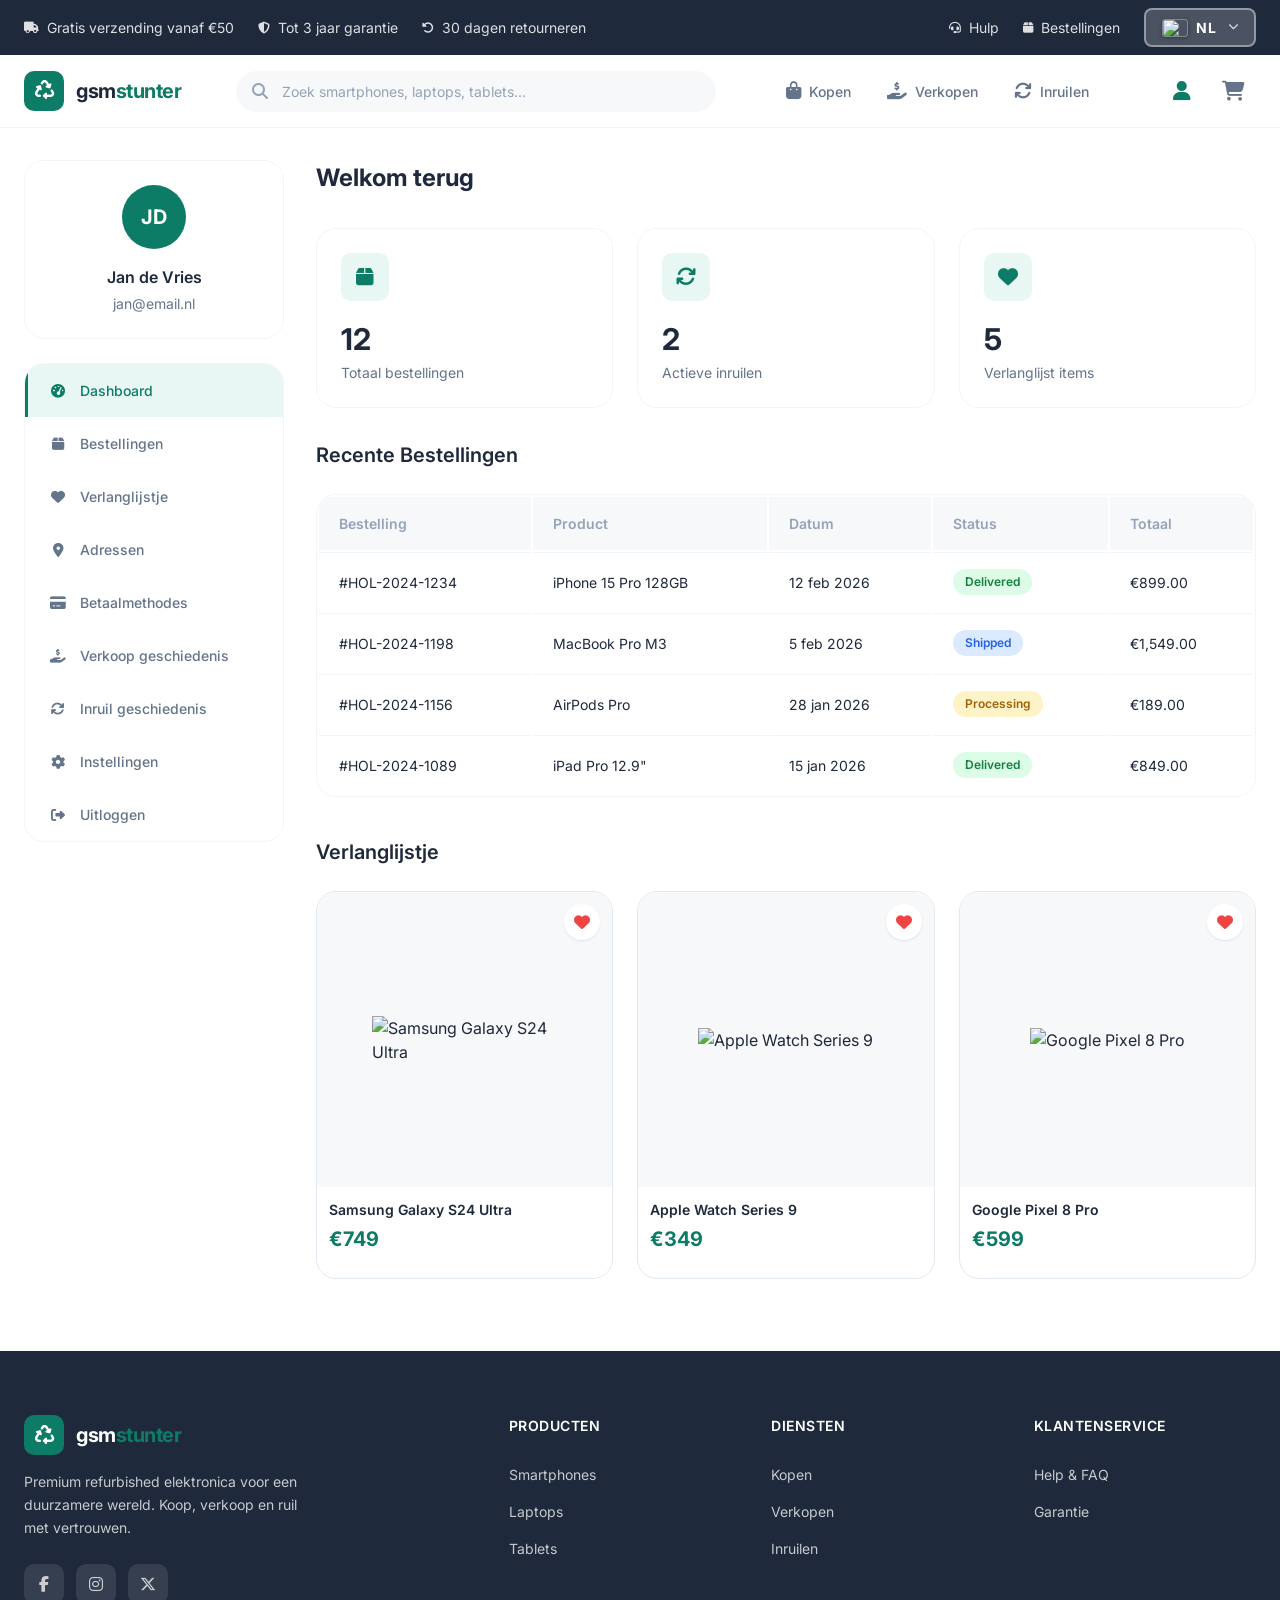
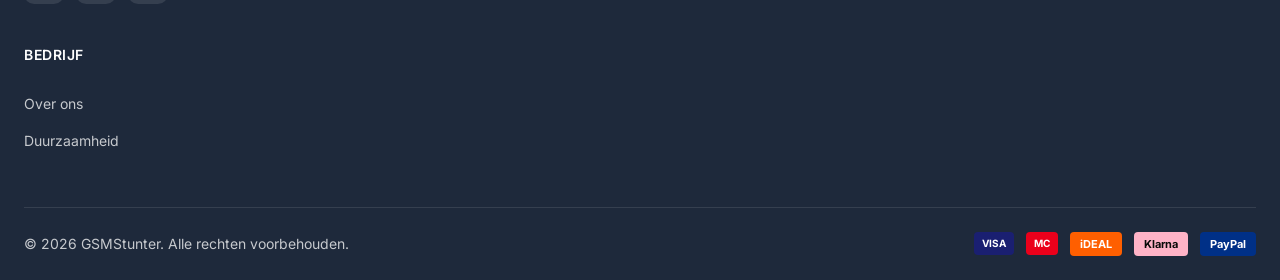
==== commit 08a117ba: "2/3/2026" ====
--- a/account.html
+++ b/account.html
@@ -8,7 +8,8 @@
   <link rel="preconnect" href="https://fonts.gstatic.com" crossorigin>
   <link href="https://fonts.googleapis.com/css2?family=Inter:wght@300;400;500;600;700;800&display=swap" rel="stylesheet">
   <link rel="stylesheet" href="https://cdnjs.cloudflare.com/ajax/libs/font-awesome/6.5.1/css/all.min.css">
-  <link rel="stylesheet" href="styles.css">
+  <link rel="stylesheet" href="assets/css/styles.css">
+  <script>if(!localStorage.getItem('gsmstunter-lang-v2')){localStorage.setItem('gsmstunter-lang','nl');localStorage.setItem('gsmstunter-lang-v2','1');}</script>
 </head>
 <body>
 
@@ -24,10 +25,24 @@
         <a href="account.html" class="top-bar__item"><i class="fas fa-headset"></i><span data-i18n="nav-help">Hulp</span></a>
         <a href="account.html" class="top-bar__item"><i class="fas fa-box"></i><span data-i18n="nav-orders">Bestellingen</span></a>
         <div style="position: relative;">
-          <div class="lang-switcher"><img class="lang-switcher__flag" src="https://flagcdn.com/w40/nl.png" alt="Nederlands" width="20" height="15"><span class="lang-switcher__text">NL</span><i class="fas fa-chevron-down" style="font-size:0.6rem;margin-left:2px"></i></div>
+          <div class="lang-switcher" aria-label="Language selector">
+            <img class="lang-switcher__flag" src="https://flagcdn.com/w40/nl.png" alt="NL" width="22" height="16">
+            <span class="lang-switcher__text">NL</span>
+            <i class="fas fa-chevron-down" style="font-size: 0.65rem; margin-left: 4px; opacity: 0.8;"></i>
+          </div>
           <div class="lang-dropdown">
-            <div class="lang-dropdown__item active" data-lang="nl"><img src="https://flagcdn.com/w40/nl.png" alt="NL" width="24" height="18" style="border-radius:2px"><span>Nederlands</span></div>
-            <div class="lang-dropdown__item" data-lang="en"><img src="https://flagcdn.com/w40/gb.png" alt="EN" width="24" height="18" style="border-radius:2px"><span>English</span></div>
+            <div class="lang-dropdown__item active" data-lang="nl">
+              <img src="https://flagcdn.com/w40/nl.png" alt="NL" width="28" height="20">
+              <span>Nederlands</span>
+            </div>
+            <div class="lang-dropdown__item" data-lang="de">
+              <img src="https://flagcdn.com/w40/de.png" alt="DE" width="28" height="20">
+              <span>Deutsch</span>
+            </div>
+            <div class="lang-dropdown__item" data-lang="fr">
+              <img src="https://flagcdn.com/w40/be.png" alt="FR" width="28" height="20">
+              <span>Français (BE)</span>
+            </div>
           </div>
         </div>
       </div>
@@ -153,7 +168,7 @@
                 <article class="product-card product-card--compact">
                   <button class="product-card__wishlist product-card__wishlist--active" aria-label="Remove from wishlist"><i class="fas fa-heart"></i></button>
                   <a href="product-detail.html" class="product-card__image-wrapper">
-                    <img class="product-card__image" src="https://images.unsplash.com/photo-1610945415295-d9bbf067e59c?w=300&h=300&fit=crop" alt="Samsung Galaxy S24 Ultra" loading="lazy">
+                    <img class="product-card__image" src="https://images.unsplash.com/photo-1610945265064-0e34e5519bbf?w=300&h=300&fit=crop" alt="Samsung Galaxy S24 Ultra" loading="lazy">
                   </a>
                   <div class="product-card__body">
                     <h3 class="product-card__title">Samsung Galaxy S24 Ultra</h3>
@@ -165,7 +180,7 @@
                 <article class="product-card product-card--compact">
                   <button class="product-card__wishlist product-card__wishlist--active" aria-label="Remove from wishlist"><i class="fas fa-heart"></i></button>
                   <a href="product-detail.html" class="product-card__image-wrapper">
-                    <img class="product-card__image" src="https://images.unsplash.com/photo-1546868871-af0de0ae72be?w=300&h=300&fit=crop" alt="Apple Watch Series 9" loading="lazy">
+                    <img class="product-card__image" src="https://images.unsplash.com/photo-1579586337278-3befd40fd17a?w=300&h=300&fit=crop" alt="Apple Watch Series 9" loading="lazy">
                   </a>
                   <div class="product-card__body">
                     <h3 class="product-card__title">Apple Watch Series 9</h3>
@@ -214,6 +229,9 @@
     </div>
   </footer>
 
-  <script src="script.js"></script>
+  <script src="assets/js/lang/nl.js"></script>
+  <script src="assets/js/lang/de.js"></script>
+  <script src="assets/js/lang/fr.js"></script>
+  <script src="assets/js/script.js"></script>
 </body>
 </html>
--- a/assets/css/styles.css
+++ b/assets/css/styles.css
@@ -0,0 +1,4017 @@
+/* ============================================
+   HOLANDA - Refurbished Electronics Marketplace
+   Complete Stylesheet - Production Ready
+   ============================================ */
+
+/* ── CSS Custom Properties (Design Tokens) ── */
+:root {
+  /* Primary Colors */
+  --color-primary: #0D7C66;
+  --color-primary-light: #10A37F;
+  --color-primary-dark: #095C4B;
+  --color-primary-50: #E8F7F3;
+  --color-primary-100: #C5EDE2;
+  --color-primary-200: #8FDBC5;
+
+  /* Accent / CTA */
+  --color-accent: #FF6B2C;
+  --color-accent-light: #FF8A56;
+  --color-accent-dark: #E55A1B;
+
+  /* Neutrals */
+  --color-white: #FFFFFF;
+  --color-bg: #F7F8FA;
+  --color-bg-alt: #F0F2F5;
+  --color-bg-card: #FFFFFF;
+  --color-border: #E2E8F0;
+  --color-border-light: #F1F5F9;
+
+  /* Text */
+  --color-text: #1E293B;
+  --color-text-secondary: #64748B;
+  --color-text-muted: #94A3B8;
+  --color-text-inverse: #FFFFFF;
+
+  /* Semantic */
+  --color-success: #22C55E;
+  --color-success-light: #DCFCE7;
+  --color-warning: #F59E0B;
+  --color-warning-light: #FEF3C7;
+  --color-error: #EF4444;
+  --color-error-light: #FEE2E2;
+  --color-info: #3B82F6;
+  --color-info-light: #DBEAFE;
+
+  /* Condition Colors */
+  --color-like-new: #10B981;
+  --color-excellent: #22C55E;
+  --color-good: #F59E0B;
+  --color-fair: #F97316;
+
+  /* Typography */
+  --font-primary: 'Inter', -apple-system, BlinkMacSystemFont, 'Segoe UI', Roboto, sans-serif;
+  --font-display: 'Inter', -apple-system, BlinkMacSystemFont, 'Segoe UI', Roboto, sans-serif;
+
+  --text-xs: 0.75rem;
+  --text-sm: 0.875rem;
+  --text-base: 1rem;
+  --text-lg: 1.125rem;
+  --text-xl: 1.25rem;
+  --text-2xl: 1.5rem;
+  --text-3xl: 1.875rem;
+  --text-4xl: 2.25rem;
+  --text-5xl: 3rem;
+  --text-6xl: 3.75rem;
+
+  --weight-normal: 400;
+  --weight-medium: 500;
+  --weight-semibold: 600;
+  --weight-bold: 700;
+  --weight-extrabold: 800;
+
+  --leading-tight: 1.2;
+  --leading-normal: 1.5;
+  --leading-relaxed: 1.625;
+
+  /* Spacing */
+  --space-1: 0.25rem;
+  --space-2: 0.5rem;
+  --space-3: 0.75rem;
+  --space-4: 1rem;
+  --space-5: 1.25rem;
+  --space-6: 1.5rem;
+  --space-8: 2rem;
+  --space-10: 2.5rem;
+  --space-12: 3rem;
+  --space-16: 4rem;
+  --space-20: 5rem;
+  --space-24: 6rem;
+
+  /* Border Radius */
+  --radius-sm: 6px;
+  --radius-md: 10px;
+  --radius-lg: 14px;
+  --radius-xl: 20px;
+  --radius-2xl: 24px;
+  --radius-full: 9999px;
+
+  /* Shadows */
+  --shadow-xs: 0 1px 2px rgba(0, 0, 0, 0.04);
+  --shadow-sm: 0 1px 3px rgba(0, 0, 0, 0.06), 0 1px 2px rgba(0, 0, 0, 0.04);
+  --shadow-md: 0 4px 6px -1px rgba(0, 0, 0, 0.07), 0 2px 4px -2px rgba(0, 0, 0, 0.05);
+  --shadow-lg: 0 10px 15px -3px rgba(0, 0, 0, 0.08), 0 4px 6px -4px rgba(0, 0, 0, 0.04);
+  --shadow-xl: 0 20px 25px -5px rgba(0, 0, 0, 0.08), 0 8px 10px -6px rgba(0, 0, 0, 0.04);
+  --shadow-2xl: 0 25px 50px -12px rgba(0, 0, 0, 0.15);
+  --shadow-card: 0 2px 8px rgba(0, 0, 0, 0.06);
+  --shadow-card-hover: 0 12px 24px rgba(0, 0, 0, 0.1);
+
+  /* Transitions */
+  --transition-fast: 150ms ease;
+  --transition-base: 250ms ease;
+  --transition-slow: 350ms ease;
+  --transition-spring: 400ms cubic-bezier(0.34, 1.56, 0.64, 1);
+
+  /* Z-Index Scale */
+  --z-dropdown: 100;
+  --z-sticky: 200;
+  --z-overlay: 300;
+  --z-modal: 400;
+  --z-toast: 500;
+
+  /* Container */
+  --container-max: 1280px;
+  --container-wide: 1440px;
+  --container-narrow: 960px;
+}
+
+/* ── Reset & Base ── */
+*,
+*::before,
+*::after {
+  box-sizing: border-box;
+  margin: 0;
+  padding: 0;
+}
+
+html {
+  scroll-behavior: smooth;
+  -webkit-text-size-adjust: 100%;
+  font-size: 16px;
+}
+
+body {
+  font-family: var(--font-primary);
+  font-size: var(--text-base);
+  font-weight: var(--weight-normal);
+  line-height: var(--leading-normal);
+  color: var(--color-text);
+  background-color: var(--color-white);
+  -webkit-font-smoothing: antialiased;
+  -moz-osx-font-smoothing: grayscale;
+  overflow-x: hidden;
+}
+
+img {
+  max-width: 100%;
+  height: auto;
+  display: block;
+}
+
+a {
+  color: inherit;
+  text-decoration: none;
+  transition: color var(--transition-fast);
+}
+
+button {
+  cursor: pointer;
+  border: none;
+  background: none;
+  font-family: inherit;
+  font-size: inherit;
+}
+
+input, select, textarea {
+  font-family: inherit;
+  font-size: inherit;
+  border: none;
+  outline: none;
+}
+
+ul, ol {
+  list-style: none;
+}
+
+/* ── Utility Classes ── */
+.container {
+  width: 100%;
+  max-width: var(--container-max);
+  margin: 0 auto;
+  padding: 0 var(--space-6);
+}
+
+.container--wide {
+  max-width: var(--container-wide);
+}
+
+.container--narrow {
+  max-width: var(--container-narrow);
+}
+
+.sr-only {
+  position: absolute;
+  width: 1px;
+  height: 1px;
+  padding: 0;
+  margin: -1px;
+  overflow: hidden;
+  clip: rect(0, 0, 0, 0);
+  white-space: nowrap;
+  border-width: 0;
+}
+
+.text-center { text-align: center; }
+.text-left { text-align: left; }
+.text-right { text-align: right; }
+
+.section {
+  padding: var(--space-20) 0;
+}
+
+.section--compact {
+  padding: var(--space-12) 0;
+}
+
+.section--bg {
+  background-color: var(--color-bg);
+}
+
+.section--bg-alt {
+  background-color: var(--color-bg-alt);
+}
+
+.section--primary {
+  background-color: var(--color-primary);
+  color: var(--color-text-inverse);
+}
+
+.section-header {
+  text-align: center;
+  margin-bottom: var(--space-12);
+}
+
+.section-header__label {
+  display: inline-block;
+  font-size: var(--text-sm);
+  font-weight: var(--weight-semibold);
+  color: var(--color-primary);
+  text-transform: uppercase;
+  letter-spacing: 1.5px;
+  margin-bottom: var(--space-3);
+}
+
+.section-header__title {
+  font-size: var(--text-4xl);
+  font-weight: var(--weight-bold);
+  line-height: var(--leading-tight);
+  color: var(--color-text);
+  margin-bottom: var(--space-4);
+}
+
+.section-header__subtitle {
+  font-size: var(--text-lg);
+  color: var(--color-text-secondary);
+  max-width: 640px;
+  margin: 0 auto;
+}
+
+/* ── Buttons ── */
+.btn {
+  display: inline-flex;
+  align-items: center;
+  justify-content: center;
+  gap: var(--space-2);
+  padding: 0.75rem 1.75rem;
+  font-weight: var(--weight-semibold);
+  font-size: var(--text-base);
+  line-height: 1;
+  border-radius: var(--radius-lg);
+  transition: all var(--transition-base);
+  white-space: nowrap;
+  position: relative;
+  overflow: hidden;
+}
+
+.btn::after {
+  content: '';
+  position: absolute;
+  inset: 0;
+  background: rgba(255,255,255,0.1);
+  opacity: 0;
+  transition: opacity var(--transition-fast);
+}
+
+.btn:hover::after {
+  opacity: 1;
+}
+
+.btn:active {
+  transform: scale(0.97);
+}
+
+.btn:focus-visible {
+  outline: 3px solid var(--color-primary-200);
+  outline-offset: 2px;
+}
+
+.btn--primary {
+  background: var(--color-primary);
+  color: var(--color-white);
+}
+
+.btn--primary:hover {
+  background: var(--color-primary-dark);
+  box-shadow: 0 4px 14px rgba(13, 124, 102, 0.35);
+}
+
+.btn--accent {
+  background: var(--color-accent);
+  color: var(--color-white);
+}
+
+.btn--accent:hover {
+  background: var(--color-accent-dark);
+  box-shadow: 0 4px 14px rgba(255, 107, 44, 0.35);
+}
+
+.btn--outline {
+  background: transparent;
+  color: var(--color-primary);
+  border: 2px solid var(--color-primary);
+}
+
+.btn--outline:hover {
+  background: var(--color-primary);
+  color: var(--color-white);
+}
+
+.btn--ghost {
+  background: transparent;
+  color: var(--color-text);
+}
+
+.btn--ghost:hover {
+  background: var(--color-bg);
+}
+
+.btn--white {
+  background: var(--color-white);
+  color: var(--color-primary);
+}
+
+.btn--white:hover {
+  background: var(--color-bg);
+  box-shadow: var(--shadow-md);
+}
+
+.btn--sm {
+  padding: 0.5rem 1.25rem;
+  font-size: var(--text-sm);
+  border-radius: var(--radius-md);
+}
+
+.btn--lg {
+  padding: 1rem 2.25rem;
+  font-size: var(--text-lg);
+  border-radius: var(--radius-xl);
+}
+
+.btn--full {
+  width: 100%;
+}
+
+.btn--icon {
+  width: 44px;
+  height: 44px;
+  padding: 0;
+  border-radius: var(--radius-md);
+}
+
+.btn i, .btn svg {
+  font-size: 1.1em;
+}
+
+/* ── Badge ── */
+.badge {
+  display: inline-flex;
+  align-items: center;
+  gap: var(--space-1);
+  padding: 0.25rem 0.75rem;
+  font-size: var(--text-xs);
+  font-weight: var(--weight-semibold);
+  border-radius: var(--radius-full);
+  white-space: nowrap;
+}
+
+.badge--primary {
+  background: var(--color-primary-50);
+  color: var(--color-primary);
+}
+
+.badge--success {
+  background: var(--color-success-light);
+  color: #15803D;
+}
+
+.badge--warning {
+  background: var(--color-warning-light);
+  color: #A16207;
+}
+
+.badge--error {
+  background: var(--color-error-light);
+  color: #DC2626;
+}
+
+.badge--info {
+  background: var(--color-info-light);
+  color: #2563EB;
+}
+
+.badge--like-new {
+  background: #D1FAE5;
+  color: #065F46;
+}
+
+.badge--excellent {
+  background: #DCFCE7;
+  color: #166534;
+}
+
+.badge--good {
+  background: #FEF3C7;
+  color: #92400E;
+}
+
+.badge--fair {
+  background: #FED7AA;
+  color: #9A3412;
+}
+
+.badge--accent {
+  background: rgba(255, 107, 44, 0.15);
+  color: var(--color-accent-dark);
+}
+
+/* ── Top Bar ── */
+.top-bar {
+  background: var(--color-text);
+  color: var(--color-text-inverse);
+  padding: var(--space-2) 0;
+  font-size: var(--text-sm);
+  position: relative;
+  z-index: 300;
+}
+
+.top-bar .container {
+  display: flex;
+  align-items: center;
+  justify-content: space-between;
+}
+
+.top-bar__left {
+  display: flex;
+  align-items: center;
+  gap: var(--space-6);
+}
+
+.top-bar__right {
+  display: flex;
+  align-items: center;
+  gap: var(--space-6);
+}
+
+.top-bar__item {
+  display: flex;
+  align-items: center;
+  gap: var(--space-2);
+  color: rgba(255,255,255,0.85);
+  transition: color var(--transition-fast);
+}
+
+.top-bar__item:hover {
+  color: var(--color-white);
+}
+
+.top-bar__item i {
+  font-size: 0.85em;
+}
+
+.lang-switcher {
+  display: flex;
+  align-items: center;
+  gap: 8px;
+  cursor: pointer;
+  padding: 7px 16px;
+  border-radius: 8px;
+  background: rgba(255,255,255,0.2);
+  border: 2px solid rgba(255,255,255,0.4);
+  transition: all var(--transition-fast);
+  color: white;
+  position: relative;
+  z-index: 301;
+}
+
+.lang-switcher:hover {
+  background: rgba(255,255,255,0.35);
+  border-color: rgba(255,255,255,0.7);
+}
+
+.lang-switcher__flag {
+  width: 26px;
+  height: 18px;
+  border-radius: 3px;
+  object-fit: cover;
+  box-shadow: 0 1px 4px rgba(0,0,0,0.3);
+  border: 1px solid rgba(255,255,255,0.3);
+}
+
+.lang-switcher__text {
+  font-weight: 700;
+  font-size: 14px;
+  text-transform: uppercase;
+  color: white;
+  letter-spacing: 0.5px;
+}
+
+.lang-dropdown {
+  position: absolute;
+  top: calc(100% + 8px);
+  right: 0;
+  background: var(--color-white);
+  border-radius: var(--radius-lg);
+  box-shadow: 0 10px 40px rgba(0,0,0,0.25);
+  border: 1px solid var(--color-border-light);
+  padding: var(--space-2);
+  z-index: 9999;
+  min-width: 200px;
+  opacity: 0;
+  visibility: hidden;
+  transform: translateY(8px);
+  transition: all var(--transition-base);
+}
+
+.lang-dropdown.active {
+  opacity: 1;
+  visibility: visible;
+  transform: translateY(0);
+}
+
+.lang-dropdown__item {
+  display: flex;
+  align-items: center;
+  gap: 12px;
+  padding: 12px 16px;
+  border-radius: 8px;
+  color: var(--color-text);
+  cursor: pointer;
+  transition: background var(--transition-fast);
+  font-weight: 500;
+  font-size: 15px;
+}
+
+.lang-dropdown__item img {
+  border-radius: 4px;
+  box-shadow: 0 2px 6px rgba(0,0,0,0.15);
+  border: 1px solid rgba(0,0,0,0.08);
+}
+
+.lang-dropdown__item:hover {
+  background: #f1f5f9;
+}
+
+.lang-dropdown__item.active {
+  background: #e8f7f3;
+  color: var(--color-primary);
+  font-weight: 700;
+}
+
+/* ── Header ── */
+.header {
+  background: var(--color-white);
+  border-bottom: 1px solid var(--color-border-light);
+  position: sticky;
+  top: 0;
+  z-index: var(--z-sticky);
+  transition: box-shadow var(--transition-base);
+}
+
+.header.scrolled {
+  box-shadow: var(--shadow-md);
+}
+
+.header .container {
+  display: flex;
+  align-items: center;
+  justify-content: space-between;
+  height: 72px;
+  gap: var(--space-6);
+}
+
+.header__logo {
+  display: flex;
+  align-items: center;
+  gap: var(--space-3);
+  flex-shrink: 0;
+}
+
+.header__logo-icon {
+  width: 40px;
+  height: 40px;
+  background: var(--color-primary);
+  border-radius: var(--radius-md);
+  display: flex;
+  align-items: center;
+  justify-content: center;
+  color: white;
+  font-size: 1.2rem;
+}
+
+.header__logo-text {
+  font-size: var(--text-xl);
+  font-weight: var(--weight-bold);
+  color: var(--color-text);
+  letter-spacing: -0.5px;
+}
+
+.header__logo-text span {
+  color: var(--color-primary);
+}
+
+/* Main Nav */
+.main-nav {
+  display: flex;
+  align-items: center;
+  gap: var(--space-1);
+}
+
+.main-nav__link {
+  display: flex;
+  align-items: center;
+  gap: var(--space-2);
+  padding: var(--space-2) var(--space-4);
+  font-weight: var(--weight-medium);
+  font-size: var(--text-sm);
+  color: var(--color-text-secondary);
+  border-radius: var(--radius-md);
+  transition: all var(--transition-fast);
+  position: relative;
+}
+
+.main-nav__link:hover,
+.main-nav__link.active {
+  color: var(--color-primary);
+  background: var(--color-primary-50);
+}
+
+.main-nav__link i {
+  font-size: 1.1rem;
+}
+
+/* Search Bar */
+.search-bar {
+  flex: 1;
+  max-width: 480px;
+  position: relative;
+}
+
+.search-bar__input-wrapper {
+  position: relative;
+  display: flex;
+  align-items: center;
+}
+
+.search-bar__icon {
+  position: absolute;
+  left: var(--space-4);
+  color: var(--color-text-muted);
+  font-size: 1rem;
+  pointer-events: none;
+}
+
+.search-bar__input {
+  width: 100%;
+  padding: 0.625rem 1rem 0.625rem 2.75rem;
+  background: var(--color-bg);
+  border: 2px solid transparent;
+  border-radius: var(--radius-full);
+  font-size: var(--text-sm);
+  color: var(--color-text);
+  transition: all var(--transition-base);
+}
+
+.search-bar__input::placeholder {
+  color: var(--color-text-muted);
+}
+
+.search-bar__input:focus {
+  background: var(--color-white);
+  border-color: var(--color-primary);
+  box-shadow: 0 0 0 4px var(--color-primary-50);
+}
+
+.search-autocomplete {
+  position: absolute;
+  top: calc(100% + 8px);
+  left: 0;
+  right: 0;
+  background: var(--color-white);
+  border-radius: var(--radius-lg);
+  box-shadow: var(--shadow-xl);
+  padding: var(--space-3);
+  z-index: var(--z-dropdown);
+  opacity: 0;
+  visibility: hidden;
+  transform: translateY(8px);
+  transition: all var(--transition-base);
+}
+
+.search-autocomplete.active {
+  opacity: 1;
+  visibility: visible;
+  transform: translateY(0);
+}
+
+.search-autocomplete__item {
+  display: flex;
+  align-items: center;
+  gap: var(--space-3);
+  padding: var(--space-2) var(--space-3);
+  border-radius: var(--radius-md);
+  cursor: pointer;
+  transition: background var(--transition-fast);
+}
+
+.search-autocomplete__item:hover {
+  background: var(--color-bg);
+}
+
+.search-autocomplete__item img {
+  width: 40px;
+  height: 40px;
+  border-radius: var(--radius-sm);
+  object-fit: cover;
+}
+
+/* Header Actions */
+.header__actions {
+  display: flex;
+  align-items: center;
+  gap: var(--space-2);
+}
+
+.header__action {
+  position: relative;
+  width: 44px;
+  height: 44px;
+  display: flex;
+  align-items: center;
+  justify-content: center;
+  border-radius: var(--radius-md);
+  color: var(--color-text-secondary);
+  transition: all var(--transition-fast);
+}
+
+.header__action:hover {
+  background: var(--color-bg);
+  color: var(--color-primary);
+}
+
+.header__action i {
+  font-size: 1.25rem;
+}
+
+.header__action-count {
+  position: absolute;
+  top: 4px;
+  right: 4px;
+  width: 18px;
+  height: 18px;
+  background: var(--color-accent);
+  color: white;
+  font-size: 0.65rem;
+  font-weight: var(--weight-bold);
+  border-radius: 50%;
+  display: flex;
+  align-items: center;
+  justify-content: center;
+}
+
+/* Mobile Menu Toggle */
+.mobile-menu-toggle {
+  display: none;
+  width: 44px;
+  height: 44px;
+  align-items: center;
+  justify-content: center;
+  font-size: 1.5rem;
+  color: var(--color-text);
+  border-radius: var(--radius-md);
+}
+
+/* Mobile Menu */
+.mobile-menu {
+  display: none;
+  position: fixed;
+  inset: 0;
+  z-index: var(--z-overlay);
+}
+
+.mobile-menu.active {
+  display: block;
+}
+
+.mobile-menu__overlay {
+  position: absolute;
+  inset: 0;
+  background: rgba(0,0,0,0.5);
+  backdrop-filter: blur(4px);
+}
+
+.mobile-menu__panel {
+  position: absolute;
+  top: 0;
+  right: 0;
+  width: 320px;
+  max-width: 85vw;
+  height: 100%;
+  background: var(--color-white);
+  padding: var(--space-6);
+  overflow-y: auto;
+  transform: translateX(100%);
+  transition: transform var(--transition-slow);
+}
+
+.mobile-menu.active .mobile-menu__panel {
+  transform: translateX(0);
+}
+
+.mobile-menu__close {
+  position: absolute;
+  top: var(--space-4);
+  right: var(--space-4);
+  width: 40px;
+  height: 40px;
+  display: flex;
+  align-items: center;
+  justify-content: center;
+  border-radius: var(--radius-md);
+  font-size: 1.25rem;
+  color: var(--color-text-secondary);
+}
+
+.mobile-menu__nav {
+  margin-top: var(--space-12);
+}
+
+.mobile-menu__link {
+  display: flex;
+  align-items: center;
+  gap: var(--space-3);
+  padding: var(--space-4) 0;
+  font-weight: var(--weight-medium);
+  font-size: var(--text-lg);
+  color: var(--color-text);
+  border-bottom: 1px solid var(--color-border-light);
+}
+
+.mobile-menu__link i {
+  color: var(--color-primary);
+}
+
+/* Mega Menu */
+.mega-menu {
+  position: absolute;
+  top: 100%;
+  left: 0;
+  right: 0;
+  background: var(--color-white);
+  box-shadow: var(--shadow-xl);
+  border-top: 1px solid var(--color-border-light);
+  padding: var(--space-8) 0;
+  opacity: 0;
+  visibility: hidden;
+  transform: translateY(-10px);
+  transition: all var(--transition-base);
+  z-index: var(--z-dropdown);
+}
+
+.mega-menu.active {
+  opacity: 1;
+  visibility: visible;
+  transform: translateY(0);
+}
+
+.mega-menu__grid {
+  display: grid;
+  grid-template-columns: repeat(4, 1fr);
+  gap: var(--space-8);
+}
+
+.mega-menu__category h4 {
+  font-size: var(--text-sm);
+  font-weight: var(--weight-semibold);
+  text-transform: uppercase;
+  letter-spacing: 0.5px;
+  color: var(--color-text-muted);
+  margin-bottom: var(--space-4);
+}
+
+.mega-menu__link {
+  display: flex;
+  align-items: center;
+  gap: var(--space-2);
+  padding: var(--space-2) 0;
+  font-size: var(--text-sm);
+  color: var(--color-text-secondary);
+  transition: color var(--transition-fast);
+}
+
+.mega-menu__link:hover {
+  color: var(--color-primary);
+}
+
+/* ── Hero Section ── */
+.hero {
+  position: relative;
+  background: linear-gradient(135deg, #0D1B2A 0%, #1B2D45 50%, #0D7C66 100%);
+  padding: var(--space-20) 0 var(--space-24);
+  overflow: hidden;
+  min-height: 600px;
+  display: flex;
+  align-items: center;
+}
+
+.hero__bg-pattern {
+  position: absolute;
+  inset: 0;
+  background-image: radial-gradient(circle at 25% 50%, rgba(13, 124, 102, 0.15) 0%, transparent 50%),
+                     radial-gradient(circle at 75% 50%, rgba(255, 107, 44, 0.08) 0%, transparent 50%);
+  pointer-events: none;
+}
+
+.hero__floating-shapes {
+  position: absolute;
+  inset: 0;
+  pointer-events: none;
+  overflow: hidden;
+}
+
+.hero__shape {
+  position: absolute;
+  border-radius: 50%;
+  opacity: 0.1;
+  animation: floatShape 20s infinite ease-in-out;
+}
+
+.hero__shape:nth-child(1) {
+  width: 300px;
+  height: 300px;
+  background: var(--color-primary);
+  top: -50px;
+  right: 10%;
+  animation-delay: 0s;
+}
+
+.hero__shape:nth-child(2) {
+  width: 200px;
+  height: 200px;
+  background: var(--color-accent);
+  bottom: 10%;
+  left: 5%;
+  animation-delay: -7s;
+}
+
+.hero__shape:nth-child(3) {
+  width: 150px;
+  height: 150px;
+  background: var(--color-primary-light);
+  top: 20%;
+  left: 30%;
+  animation-delay: -14s;
+}
+
+@keyframes floatShape {
+  0%, 100% { transform: translate(0, 0) scale(1); }
+  25% { transform: translate(30px, -30px) scale(1.1); }
+  50% { transform: translate(-20px, 20px) scale(0.95); }
+  75% { transform: translate(15px, 10px) scale(1.05); }
+}
+
+.hero .container {
+  position: relative;
+  z-index: 2;
+  display: grid;
+  grid-template-columns: 1fr 1fr;
+  gap: var(--space-12);
+  align-items: center;
+}
+
+.hero__content {
+  color: var(--color-white);
+}
+
+.hero__badge {
+  display: inline-flex;
+  align-items: center;
+  gap: var(--space-2);
+  padding: var(--space-2) var(--space-4);
+  background: rgba(255,255,255,0.1);
+  border: 1px solid rgba(255,255,255,0.2);
+  border-radius: var(--radius-full);
+  font-size: var(--text-sm);
+  font-weight: var(--weight-medium);
+  margin-bottom: var(--space-6);
+  backdrop-filter: blur(10px);
+}
+
+.hero__badge i {
+  color: var(--color-accent);
+}
+
+.hero__title {
+  font-size: clamp(2.5rem, 5vw, 3.75rem);
+  font-weight: var(--weight-extrabold);
+  line-height: 1.1;
+  margin-bottom: var(--space-6);
+  letter-spacing: -1px;
+}
+
+.hero__title span {
+  color: var(--color-primary-light);
+  position: relative;
+}
+
+.hero__subtitle {
+  font-size: var(--text-xl);
+  line-height: var(--leading-relaxed);
+  color: rgba(255,255,255,0.8);
+  margin-bottom: var(--space-8);
+  max-width: 520px;
+}
+
+.hero__actions {
+  display: flex;
+  flex-wrap: wrap;
+  gap: var(--space-4);
+  margin-bottom: var(--space-8);
+}
+
+.hero__stats {
+  display: flex;
+  gap: var(--space-10);
+}
+
+.hero__stat {
+  text-align: center;
+}
+
+.hero__stat-number {
+  font-size: var(--text-2xl);
+  font-weight: var(--weight-bold);
+  display: block;
+  color: var(--color-primary-light);
+}
+
+.hero__stat-label {
+  font-size: var(--text-sm);
+  color: rgba(255,255,255,0.6);
+}
+
+.hero__image {
+  position: relative;
+  display: flex;
+  justify-content: center;
+  align-items: center;
+}
+
+.hero__image-main {
+  width: 100%;
+  max-width: 500px;
+  border-radius: var(--radius-2xl);
+  position: relative;
+  z-index: 2;
+  animation: heroFloat 6s ease-in-out infinite;
+}
+
+@keyframes heroFloat {
+  0%, 100% { transform: translateY(0); }
+  50% { transform: translateY(-15px); }
+}
+
+.hero__image-glow {
+  position: absolute;
+  width: 80%;
+  height: 80%;
+  background: radial-gradient(circle, rgba(13, 124, 102, 0.4), transparent 70%);
+  border-radius: 50%;
+  filter: blur(40px);
+  z-index: 1;
+}
+
+/* ── Trust Bar ── */
+.trust-bar {
+  padding: var(--space-8) 0;
+  border-bottom: 1px solid var(--color-border-light);
+  background: var(--color-white);
+}
+
+.trust-bar__grid {
+  display: grid;
+  grid-template-columns: repeat(4, 1fr);
+  gap: var(--space-6);
+}
+
+.trust-bar__item {
+  display: flex;
+  align-items: center;
+  gap: var(--space-4);
+  padding: var(--space-4) var(--space-5);
+  background: var(--color-bg);
+  border-radius: var(--radius-lg);
+  transition: all var(--transition-base);
+}
+
+.trust-bar__item:hover {
+  background: var(--color-primary-50);
+  transform: translateY(-2px);
+  box-shadow: var(--shadow-md);
+}
+
+.trust-bar__icon {
+  width: 48px;
+  height: 48px;
+  background: var(--color-primary-50);
+  color: var(--color-primary);
+  border-radius: var(--radius-md);
+  display: flex;
+  align-items: center;
+  justify-content: center;
+  font-size: 1.25rem;
+  flex-shrink: 0;
+}
+
+.trust-bar__text h4 {
+  font-size: var(--text-sm);
+  font-weight: var(--weight-semibold);
+  margin-bottom: 2px;
+}
+
+.trust-bar__text p {
+  font-size: var(--text-xs);
+  color: var(--color-text-secondary);
+}
+
+/* ── Services (Buy/Sell/Trade) ── */
+.services__grid {
+  display: grid;
+  grid-template-columns: repeat(3, 1fr);
+  gap: var(--space-8);
+}
+
+.service-card {
+  position: relative;
+  padding: var(--space-10);
+  background: var(--color-white);
+  border-radius: var(--radius-xl);
+  border: 2px solid var(--color-border-light);
+  text-align: center;
+  transition: all var(--transition-base);
+  overflow: hidden;
+}
+
+.service-card::before {
+  content: '';
+  position: absolute;
+  top: 0;
+  left: 0;
+  right: 0;
+  height: 4px;
+  background: var(--color-primary);
+  transform: scaleX(0);
+  transition: transform var(--transition-base);
+}
+
+.service-card:hover {
+  border-color: var(--color-primary);
+  box-shadow: var(--shadow-xl);
+  transform: translateY(-4px);
+}
+
+.service-card:hover::before {
+  transform: scaleX(1);
+}
+
+.service-card__icon {
+  width: 72px;
+  height: 72px;
+  margin: 0 auto var(--space-6);
+  background: var(--color-primary-50);
+  color: var(--color-primary);
+  border-radius: var(--radius-xl);
+  display: flex;
+  align-items: center;
+  justify-content: center;
+  font-size: 1.75rem;
+  transition: all var(--transition-base);
+}
+
+.service-card:hover .service-card__icon {
+  background: var(--color-primary);
+  color: var(--color-white);
+  transform: scale(1.1);
+}
+
+.service-card__title {
+  font-size: var(--text-xl);
+  font-weight: var(--weight-bold);
+  margin-bottom: var(--space-3);
+}
+
+.service-card__description {
+  color: var(--color-text-secondary);
+  margin-bottom: var(--space-6);
+  line-height: var(--leading-relaxed);
+}
+
+/* ── Categories ── */
+.categories__grid {
+  display: grid;
+  grid-template-columns: repeat(6, 1fr);
+  gap: var(--space-6);
+}
+
+.category-card {
+  text-align: center;
+  padding: var(--space-6);
+  background: var(--color-white);
+  border-radius: var(--radius-xl);
+  border: 2px solid var(--color-border-light);
+  transition: all var(--transition-base);
+  cursor: pointer;
+}
+
+.category-card:hover {
+  border-color: var(--color-primary);
+  box-shadow: var(--shadow-lg);
+  transform: translateY(-4px);
+}
+
+.category-card__image {
+  width: 96px;
+  height: 96px;
+  margin: 0 auto var(--space-4);
+  object-fit: contain;
+  transition: transform var(--transition-base);
+}
+
+.category-card:hover .category-card__image {
+  transform: scale(1.1);
+}
+
+.category-card__name {
+  font-weight: var(--weight-semibold);
+  font-size: var(--text-sm);
+  margin-bottom: var(--space-1);
+}
+
+.category-card__count {
+  font-size: var(--text-xs);
+  color: var(--color-text-muted);
+}
+
+/* ── Product Cards ── */
+.products-grid {
+  display: grid;
+  grid-template-columns: repeat(4, 1fr);
+  gap: var(--space-6);
+}
+
+.products-grid--3 {
+  grid-template-columns: repeat(3, 1fr);
+}
+
+.products-grid--list {
+  grid-template-columns: 1fr;
+}
+
+.products-grid--list .product-card {
+  display: grid;
+  grid-template-columns: 200px 1fr auto;
+  gap: var(--space-6);
+}
+
+.products-grid--list .product-card__image-wrapper {
+  aspect-ratio: 1;
+  grid-row: 1 / -1;
+}
+
+.products-grid--list .product-card__body {
+  display: flex;
+  flex-direction: column;
+  justify-content: center;
+  padding: var(--space-4);
+}
+
+.products-grid--list .product-card__meta {
+  align-self: flex-end;
+}
+
+.product-card {
+  background: var(--color-white);
+  border-radius: var(--radius-xl);
+  border: 1px solid var(--color-border);
+  overflow: hidden;
+  transition: all var(--transition-base);
+  position: relative;
+}
+
+.product-card:hover {
+  box-shadow: var(--shadow-card-hover);
+  transform: translateY(-4px);
+  border-color: transparent;
+}
+
+.product-card__wishlist {
+  position: absolute;
+  top: var(--space-3);
+  right: var(--space-3);
+  width: 36px;
+  height: 36px;
+  background: var(--color-white);
+  border-radius: 50%;
+  display: flex;
+  align-items: center;
+  justify-content: center;
+  box-shadow: var(--shadow-sm);
+  z-index: 5;
+  color: var(--color-text-muted);
+  transition: all var(--transition-fast);
+}
+
+.product-card__wishlist:hover,
+.product-card__wishlist.active {
+  color: var(--color-error);
+  transform: scale(1.1);
+}
+
+.product-card__badge {
+  position: absolute;
+  top: var(--space-3);
+  left: var(--space-3);
+  z-index: 5;
+}
+
+.product-card__image-wrapper {
+  position: relative;
+  aspect-ratio: 1;
+  padding: var(--space-6);
+  background: var(--color-bg);
+  display: flex;
+  align-items: center;
+  justify-content: center;
+  overflow: hidden;
+}
+
+.product-card__image {
+  max-width: 75%;
+  max-height: 75%;
+  object-fit: contain;
+  transition: transform var(--transition-base);
+}
+
+.product-card:hover .product-card__image {
+  transform: scale(1.08);
+}
+
+.product-card__quick-view {
+  position: absolute;
+  bottom: var(--space-3);
+  left: 50%;
+  transform: translateX(-50%) translateY(20px);
+  opacity: 0;
+  transition: all var(--transition-base);
+}
+
+.product-card:hover .product-card__quick-view {
+  opacity: 1;
+  transform: translateX(-50%) translateY(0);
+}
+
+.product-card__body {
+  padding: var(--space-4) var(--space-5) var(--space-5);
+}
+
+.product-card__condition {
+  margin-bottom: var(--space-2);
+}
+
+.product-card__title {
+  font-size: var(--text-base);
+  font-weight: var(--weight-semibold);
+  margin-bottom: var(--space-1);
+  display: -webkit-box;
+  -webkit-line-clamp: 2;
+  -webkit-box-orient: vertical;
+  overflow: hidden;
+}
+
+.product-card__specs {
+  font-size: var(--text-xs);
+  color: var(--color-text-muted);
+  margin-bottom: var(--space-3);
+}
+
+.product-card__pricing {
+  display: flex;
+  align-items: baseline;
+  gap: var(--space-2);
+  margin-bottom: var(--space-3);
+}
+
+.product-card__price {
+  font-size: var(--text-xl);
+  font-weight: var(--weight-bold);
+  color: var(--color-primary);
+}
+
+.product-card__price-original {
+  font-size: var(--text-sm);
+  color: var(--color-text-muted);
+  text-decoration: line-through;
+}
+
+.product-card__savings {
+  font-size: var(--text-xs);
+  font-weight: var(--weight-semibold);
+  color: var(--color-success);
+}
+
+.product-card__meta {
+  display: flex;
+  align-items: center;
+  justify-content: space-between;
+  padding-top: var(--space-3);
+  border-top: 1px solid var(--color-border-light);
+}
+
+.product-card__warranty {
+  display: flex;
+  align-items: center;
+  gap: var(--space-1);
+  font-size: var(--text-xs);
+  color: var(--color-text-muted);
+}
+
+.product-card__warranty i {
+  color: var(--color-primary);
+}
+
+.product-card__add-cart {
+  width: 36px;
+  height: 36px;
+  background: var(--color-primary);
+  color: white;
+  border-radius: var(--radius-md);
+  display: flex;
+  align-items: center;
+  justify-content: center;
+  transition: all var(--transition-fast);
+  font-size: 0.9rem;
+}
+
+.product-card__add-cart:hover {
+  background: var(--color-primary-dark);
+  transform: scale(1.1);
+}
+
+/* ── How It Works ── */
+.how-it-works__grid {
+  display: grid;
+  grid-template-columns: repeat(4, 1fr);
+  gap: var(--space-8);
+  position: relative;
+}
+
+.how-it-works__grid::before {
+  content: '';
+  position: absolute;
+  top: 52px;
+  left: 12.5%;
+  right: 12.5%;
+  height: 2px;
+  background: linear-gradient(90deg, var(--color-primary), var(--color-primary-light));
+  z-index: 0;
+}
+
+.step-card {
+  text-align: center;
+  position: relative;
+  z-index: 1;
+}
+
+.step-card__number {
+  width: 56px;
+  height: 56px;
+  margin: 0 auto var(--space-5);
+  background: var(--color-primary);
+  color: var(--color-white);
+  border-radius: 50%;
+  display: flex;
+  align-items: center;
+  justify-content: center;
+  font-size: var(--text-xl);
+  font-weight: var(--weight-bold);
+  box-shadow: 0 4px 14px rgba(13, 124, 102, 0.3);
+  border: 4px solid var(--color-white);
+}
+
+.step-card__icon {
+  width: 64px;
+  height: 64px;
+  margin: 0 auto var(--space-4);
+  background: var(--color-primary-50);
+  color: var(--color-primary);
+  border-radius: var(--radius-lg);
+  display: flex;
+  align-items: center;
+  justify-content: center;
+  font-size: 1.5rem;
+}
+
+.step-card__title {
+  font-size: var(--text-lg);
+  font-weight: var(--weight-semibold);
+  margin-bottom: var(--space-2);
+}
+
+.step-card__text {
+  font-size: var(--text-sm);
+  color: var(--color-text-secondary);
+  line-height: var(--leading-relaxed);
+}
+
+/* ── Testimonials ── */
+.testimonials__grid {
+  display: grid;
+  grid-template-columns: repeat(3, 1fr);
+  gap: var(--space-6);
+}
+
+.testimonial-card {
+  background: var(--color-white);
+  border-radius: var(--radius-xl);
+  padding: var(--space-8);
+  box-shadow: var(--shadow-card);
+  transition: all var(--transition-base);
+}
+
+.testimonial-card:hover {
+  box-shadow: var(--shadow-card-hover);
+  transform: translateY(-2px);
+}
+
+.testimonial-card__stars {
+  display: flex;
+  gap: 2px;
+  margin-bottom: var(--space-4);
+  color: var(--color-warning);
+}
+
+.testimonial-card__text {
+  font-size: var(--text-base);
+  line-height: var(--leading-relaxed);
+  color: var(--color-text);
+  margin-bottom: var(--space-6);
+  font-style: italic;
+}
+
+.testimonial-card__author {
+  display: flex;
+  align-items: center;
+  gap: var(--space-3);
+}
+
+.testimonial-card__avatar {
+  width: 44px;
+  height: 44px;
+  border-radius: 50%;
+  object-fit: cover;
+  background: var(--color-primary-50);
+  display: flex;
+  align-items: center;
+  justify-content: center;
+  color: var(--color-primary);
+  font-weight: var(--weight-bold);
+}
+
+.testimonial-card__name {
+  font-weight: var(--weight-semibold);
+  font-size: var(--text-sm);
+}
+
+.testimonial-card__verified {
+  font-size: var(--text-xs);
+  color: var(--color-success);
+  display: flex;
+  align-items: center;
+  gap: var(--space-1);
+}
+
+/* ── Sustainability Section ── */
+.sustainability {
+  position: relative;
+  background: linear-gradient(135deg, #064E3B, #0D7C66);
+  color: white;
+  overflow: hidden;
+}
+
+.sustainability__grid {
+  display: grid;
+  grid-template-columns: 1fr 1fr;
+  gap: var(--space-12);
+  align-items: center;
+}
+
+.sustainability__content h2 {
+  font-size: var(--text-4xl);
+  font-weight: var(--weight-bold);
+  line-height: var(--leading-tight);
+  margin-bottom: var(--space-6);
+}
+
+.sustainability__content p {
+  font-size: var(--text-lg);
+  opacity: 0.85;
+  margin-bottom: var(--space-8);
+  line-height: var(--leading-relaxed);
+}
+
+.sustainability__stats {
+  display: grid;
+  grid-template-columns: repeat(3, 1fr);
+  gap: var(--space-6);
+}
+
+.sustainability__stat {
+  text-align: center;
+  padding: var(--space-6);
+  background: rgba(255,255,255,0.1);
+  border-radius: var(--radius-lg);
+  backdrop-filter: blur(10px);
+}
+
+.sustainability__stat i {
+  font-size: 1.75rem;
+  margin-bottom: var(--space-2);
+  color: var(--color-primary-200);
+}
+
+.sustainability__stat-number {
+  display: block;
+  font-size: var(--text-3xl);
+  font-weight: var(--weight-bold);
+}
+
+.sustainability__stat-label {
+  font-size: var(--text-sm);
+  opacity: 0.75;
+}
+
+.sustainability__image {
+  position: relative;
+}
+
+.sustainability__image img {
+  border-radius: var(--radius-2xl);
+  box-shadow: var(--shadow-2xl);
+}
+
+/* ── Newsletter ── */
+.newsletter {
+  background: var(--color-bg);
+  padding: var(--space-16) 0;
+}
+
+.newsletter__card {
+  max-width: 640px;
+  margin: 0 auto;
+  text-align: center;
+}
+
+.newsletter__title {
+  font-size: var(--text-3xl);
+  font-weight: var(--weight-bold);
+  margin-bottom: var(--space-3);
+}
+
+.newsletter__subtitle {
+  color: var(--color-text-secondary);
+  margin-bottom: var(--space-8);
+}
+
+.newsletter__form {
+  display: flex;
+  gap: var(--space-3);
+  max-width: 480px;
+  margin: 0 auto;
+}
+
+.newsletter__input {
+  flex: 1;
+  padding: 0.875rem 1.25rem;
+  background: var(--color-white);
+  border: 2px solid var(--color-border);
+  border-radius: var(--radius-lg);
+  font-size: var(--text-base);
+  transition: border-color var(--transition-fast);
+}
+
+.newsletter__input:focus {
+  border-color: var(--color-primary);
+}
+
+/* ── Footer ── */
+.footer {
+  background: var(--color-text);
+  color: rgba(255,255,255,0.75);
+  padding: var(--space-16) 0 0;
+}
+
+.footer__grid {
+  display: grid;
+  grid-template-columns: 2fr 1fr 1fr 1fr 1fr;
+  gap: var(--space-10);
+  padding-bottom: var(--space-12);
+}
+
+.footer__brand p {
+  margin-top: var(--space-4);
+  font-size: var(--text-sm);
+  line-height: var(--leading-relaxed);
+  max-width: 280px;
+}
+
+.footer__social {
+  display: flex;
+  gap: var(--space-3);
+  margin-top: var(--space-6);
+}
+
+.footer__social a {
+  width: 40px;
+  height: 40px;
+  background: rgba(255,255,255,0.1);
+  border-radius: var(--radius-md);
+  display: flex;
+  align-items: center;
+  justify-content: center;
+  transition: all var(--transition-fast);
+}
+
+.footer__social a:hover {
+  background: var(--color-primary);
+  color: white;
+}
+
+.footer__column h4 {
+  color: var(--color-white);
+  font-size: var(--text-sm);
+  font-weight: var(--weight-semibold);
+  text-transform: uppercase;
+  letter-spacing: 0.5px;
+  margin-bottom: var(--space-5);
+}
+
+.footer__link {
+  display: block;
+  padding: var(--space-2) 0;
+  font-size: var(--text-sm);
+  transition: color var(--transition-fast);
+}
+
+.footer__link:hover {
+  color: var(--color-white);
+}
+
+.footer__bottom {
+  border-top: 1px solid rgba(255,255,255,0.1);
+  padding: var(--space-6) 0;
+  display: flex;
+  align-items: center;
+  justify-content: space-between;
+  flex-wrap: wrap;
+  gap: var(--space-4);
+}
+
+.footer__bottom-left {
+  font-size: var(--text-sm);
+}
+
+.footer__payments {
+  display: flex;
+  align-items: center;
+  gap: var(--space-3);
+}
+
+.footer__payment-icon {
+  height: 28px;
+  width: auto;
+  opacity: 0.7;
+  transition: opacity var(--transition-fast);
+}
+
+.footer__payment-icon:hover {
+  opacity: 1;
+}
+
+.footer__bottom-links {
+  display: flex;
+  gap: var(--space-6);
+  font-size: var(--text-sm);
+}
+
+/* ── Product Listing Page ── */
+.page-header {
+  background: var(--color-bg);
+  padding: var(--space-8) 0;
+  border-bottom: 1px solid var(--color-border-light);
+}
+
+.page-header__breadcrumb {
+  display: flex;
+  align-items: center;
+  gap: var(--space-2);
+  font-size: var(--text-sm);
+  color: var(--color-text-muted);
+  margin-bottom: var(--space-4);
+}
+
+.page-header__breadcrumb a {
+  color: var(--color-text-secondary);
+  transition: color var(--transition-fast);
+}
+
+.page-header__breadcrumb a:hover {
+  color: var(--color-primary);
+}
+
+.page-header h1,
+.page-header__title {
+  font-size: var(--text-3xl);
+  font-weight: var(--weight-bold);
+}
+
+.products-layout {
+  display: grid;
+  grid-template-columns: 280px 1fr;
+  gap: var(--space-8);
+  padding: var(--space-8) 0;
+}
+
+/* Sidebar Filters */
+.filters-sidebar {
+  position: sticky;
+  top: 88px;
+  height: fit-content;
+}
+
+.filter-group {
+  margin-bottom: var(--space-6);
+  padding-bottom: var(--space-6);
+  border-bottom: 1px solid var(--color-border-light);
+}
+
+.filter-group:last-child {
+  border-bottom: none;
+}
+
+.filter-group__header {
+  display: flex;
+  align-items: center;
+  justify-content: space-between;
+  cursor: pointer;
+  margin-bottom: var(--space-4);
+}
+
+.filter-group__title {
+  font-size: var(--text-sm);
+  font-weight: var(--weight-semibold);
+}
+
+.filter-group__toggle {
+  color: var(--color-text-muted);
+  transition: transform var(--transition-fast);
+}
+
+.filter-group__toggle.collapsed {
+  transform: rotate(-90deg);
+}
+
+.filter-group__body {
+  overflow: hidden;
+  transition: max-height var(--transition-base);
+}
+
+.filter-option {
+  display: flex;
+  align-items: center;
+  gap: var(--space-3);
+  padding: var(--space-2) 0;
+  cursor: pointer;
+  font-size: var(--text-sm);
+  color: var(--color-text-secondary);
+  transition: color var(--transition-fast);
+}
+
+.filter-option:hover {
+  color: var(--color-text);
+}
+
+.filter-option input[type="checkbox"] {
+  width: 18px;
+  height: 18px;
+  border: 2px solid var(--color-border);
+  border-radius: 4px;
+  appearance: none;
+  cursor: pointer;
+  transition: all var(--transition-fast);
+  position: relative;
+}
+
+.filter-option input[type="checkbox"]:checked {
+  background: var(--color-primary);
+  border-color: var(--color-primary);
+}
+
+.filter-option input[type="checkbox"]:checked::after {
+  content: '✓';
+  position: absolute;
+  top: 50%;
+  left: 50%;
+  transform: translate(-50%, -50%);
+  color: white;
+  font-size: 12px;
+  font-weight: bold;
+}
+
+.filter-option__count {
+  margin-left: auto;
+  color: var(--color-text-muted);
+  font-size: var(--text-xs);
+}
+
+/* Price Range Slider */
+.price-range {
+  padding: var(--space-2) 0;
+}
+
+.price-range__slider {
+  position: relative;
+  height: 4px;
+  background: var(--color-border);
+  border-radius: 2px;
+  margin: var(--space-4) 0;
+}
+
+.price-range__track {
+  position: absolute;
+  height: 100%;
+  background: var(--color-primary);
+  border-radius: 2px;
+}
+
+.price-range input[type="range"] {
+  -webkit-appearance: none;
+  appearance: none;
+  width: 100%;
+  height: 4px;
+  background: transparent;
+  position: absolute;
+  top: 0;
+  pointer-events: none;
+}
+
+.price-range input[type="range"]::-webkit-slider-thumb {
+  -webkit-appearance: none;
+  width: 20px;
+  height: 20px;
+  background: var(--color-white);
+  border: 3px solid var(--color-primary);
+  border-radius: 50%;
+  cursor: pointer;
+  pointer-events: auto;
+  box-shadow: var(--shadow-sm);
+}
+
+.price-range__values {
+  display: flex;
+  justify-content: space-between;
+  font-size: var(--text-sm);
+  color: var(--color-text-secondary);
+}
+
+/* Products Toolbar */
+.products-toolbar {
+  display: flex;
+  align-items: center;
+  justify-content: space-between;
+  margin-bottom: var(--space-6);
+  padding-bottom: var(--space-4);
+  border-bottom: 1px solid var(--color-border-light);
+}
+
+.products-toolbar__count {
+  font-size: var(--text-sm);
+  color: var(--color-text-secondary);
+}
+
+.products-toolbar__actions {
+  display: flex;
+  align-items: center;
+  gap: var(--space-4);
+}
+
+.products-toolbar__sort {
+  display: flex;
+  align-items: center;
+  gap: var(--space-2);
+}
+
+.products-toolbar__sort label {
+  font-size: var(--text-sm);
+  color: var(--color-text-secondary);
+}
+
+.products-toolbar__sort select {
+  padding: var(--space-2) var(--space-3);
+  background: var(--color-bg);
+  border: 1px solid var(--color-border);
+  border-radius: var(--radius-md);
+  font-size: var(--text-sm);
+  cursor: pointer;
+}
+
+.view-toggle {
+  display: flex;
+  background: var(--color-bg);
+  border-radius: var(--radius-md);
+  padding: 2px;
+}
+
+.view-toggle__btn {
+  width: 36px;
+  height: 36px;
+  display: flex;
+  align-items: center;
+  justify-content: center;
+  border-radius: var(--radius-sm);
+  color: var(--color-text-muted);
+  transition: all var(--transition-fast);
+}
+
+.view-toggle__btn.active {
+  background: var(--color-white);
+  color: var(--color-primary);
+  box-shadow: var(--shadow-xs);
+}
+
+/* ── Product Detail Page ── */
+.product-detail {
+  padding: var(--space-8) 0;
+}
+
+.product-detail__grid {
+  display: grid;
+  grid-template-columns: 1fr 1fr;
+  gap: var(--space-12);
+}
+
+.product-gallery {
+  position: sticky;
+  top: 88px;
+}
+
+.product-gallery__main {
+  position: relative;
+  aspect-ratio: 1;
+  background: var(--color-bg);
+  border-radius: var(--radius-xl);
+  display: flex;
+  align-items: center;
+  justify-content: center;
+  overflow: hidden;
+  margin-bottom: var(--space-4);
+  cursor: zoom-in;
+}
+
+.product-gallery__main img {
+  max-width: 80%;
+  max-height: 80%;
+  object-fit: contain;
+  transition: transform var(--transition-base);
+}
+
+.product-gallery__main:hover img {
+  transform: scale(1.15);
+}
+
+.product-gallery__thumbs {
+  display: flex;
+  gap: var(--space-3);
+}
+
+.product-gallery__thumb {
+  width: 72px;
+  height: 72px;
+  background: var(--color-bg);
+  border: 2px solid var(--color-border-light);
+  border-radius: var(--radius-md);
+  display: flex;
+  align-items: center;
+  justify-content: center;
+  cursor: pointer;
+  transition: border-color var(--transition-fast);
+  overflow: hidden;
+}
+
+.product-gallery__thumb.active,
+.product-gallery__thumb:hover {
+  border-color: var(--color-primary);
+}
+
+.product-gallery__thumb img {
+  max-width: 70%;
+  max-height: 70%;
+  object-fit: contain;
+}
+
+/* Product Info */
+.product-info__condition {
+  margin-bottom: var(--space-3);
+}
+
+.product-info__title {
+  font-size: var(--text-3xl);
+  font-weight: var(--weight-bold);
+  margin-bottom: var(--space-2);
+}
+
+.product-info__subtitle {
+  font-size: var(--text-base);
+  color: var(--color-text-secondary);
+  margin-bottom: var(--space-6);
+}
+
+.product-info__rating {
+  display: flex;
+  align-items: center;
+  gap: var(--space-2);
+  margin-bottom: var(--space-6);
+}
+
+.product-info__rating-stars {
+  display: flex;
+  color: var(--color-warning);
+}
+
+.product-info__rating-count {
+  font-size: var(--text-sm);
+  color: var(--color-text-muted);
+}
+
+.product-info__pricing {
+  display: flex;
+  align-items: baseline;
+  gap: var(--space-3);
+  margin-bottom: var(--space-2);
+}
+
+.product-info__price {
+  font-size: var(--text-4xl);
+  font-weight: var(--weight-bold);
+  color: var(--color-primary);
+}
+
+.product-info__price-original {
+  font-size: var(--text-xl);
+  color: var(--color-text-muted);
+  text-decoration: line-through;
+}
+
+.product-info__savings-badge {
+  margin-bottom: var(--space-6);
+}
+
+/* Condition Selector */
+.condition-selector {
+  margin-bottom: var(--space-6);
+}
+
+.condition-selector__title {
+  font-size: var(--text-sm);
+  font-weight: var(--weight-semibold);
+  margin-bottom: var(--space-3);
+}
+
+.condition-selector__options {
+  display: flex;
+  gap: var(--space-3);
+}
+
+.condition-option {
+  flex: 1;
+  padding: var(--space-4);
+  border: 2px solid var(--color-border);
+  border-radius: var(--radius-lg);
+  cursor: pointer;
+  text-align: center;
+  transition: all var(--transition-fast);
+}
+
+.condition-option:hover {
+  border-color: var(--color-primary-200);
+}
+
+.condition-option.active {
+  border-color: var(--color-primary);
+  background: var(--color-primary-50);
+}
+
+.condition-option__label {
+  font-weight: var(--weight-semibold);
+  font-size: var(--text-sm);
+  display: block;
+  margin-bottom: 2px;
+}
+
+.condition-option__price {
+  font-size: var(--text-sm);
+  color: var(--color-text-secondary);
+}
+
+/* Storage Selector */
+.storage-selector {
+  margin-bottom: var(--space-6);
+}
+
+.storage-selector__options {
+  display: flex;
+  gap: var(--space-3);
+}
+
+.storage-option {
+  padding: var(--space-3) var(--space-5);
+  border: 2px solid var(--color-border);
+  border-radius: var(--radius-md);
+  cursor: pointer;
+  font-weight: var(--weight-medium);
+  font-size: var(--text-sm);
+  transition: all var(--transition-fast);
+}
+
+.storage-option:hover {
+  border-color: var(--color-primary-200);
+}
+
+.storage-option.active {
+  border-color: var(--color-primary);
+  background: var(--color-primary-50);
+  color: var(--color-primary);
+}
+
+/* Add to Cart */
+.product-info__cart {
+  display: flex;
+  gap: var(--space-3);
+  margin-bottom: var(--space-6);
+}
+
+.quantity-selector {
+  display: flex;
+  align-items: center;
+  border: 2px solid var(--color-border);
+  border-radius: var(--radius-lg);
+  overflow: hidden;
+}
+
+.quantity-selector__btn {
+  width: 44px;
+  height: 44px;
+  display: flex;
+  align-items: center;
+  justify-content: center;
+  font-size: 1.2rem;
+  color: var(--color-text-secondary);
+  transition: all var(--transition-fast);
+}
+
+.quantity-selector__btn:hover {
+  background: var(--color-bg);
+  color: var(--color-text);
+}
+
+.quantity-selector__value {
+  width: 48px;
+  text-align: center;
+  font-weight: var(--weight-semibold);
+}
+
+/* Guarantees */
+.product-guarantees {
+  display: grid;
+  grid-template-columns: 1fr 1fr;
+  gap: var(--space-3);
+  margin-bottom: var(--space-6);
+}
+
+.guarantee-item {
+  display: flex;
+  align-items: center;
+  gap: var(--space-3);
+  padding: var(--space-3);
+  background: var(--color-bg);
+  border-radius: var(--radius-md);
+  font-size: var(--text-sm);
+}
+
+.guarantee-item i {
+  color: var(--color-primary);
+}
+
+/* Specs Table */
+.specs-table {
+  width: 100%;
+  border-collapse: collapse;
+}
+
+.specs-table tr {
+  border-bottom: 1px solid var(--color-border-light);
+}
+
+.specs-table td {
+  padding: var(--space-3) 0;
+  font-size: var(--text-sm);
+}
+
+.specs-table td:first-child {
+  color: var(--color-text-muted);
+  width: 40%;
+}
+
+.specs-table td:last-child {
+  font-weight: var(--weight-medium);
+}
+
+/* Breadcrumb */
+.breadcrumb {
+  display: flex;
+  align-items: center;
+  gap: var(--space-2);
+  font-size: var(--text-sm);
+  color: var(--color-text-muted);
+}
+
+.breadcrumb a {
+  color: var(--color-text-secondary);
+  text-decoration: none;
+}
+
+.breadcrumb a:hover {
+  color: var(--color-primary);
+}
+
+.breadcrumb__sep {
+  font-size: 0.5rem;
+  opacity: 0.6;
+}
+
+.breadcrumb__current {
+  color: var(--color-text);
+  font-weight: var(--weight-medium);
+}
+
+/* Product Detail Info */
+.product-detail__badge {
+  margin-bottom: var(--space-3);
+}
+
+.product-detail__title {
+  font-size: var(--text-3xl);
+  font-weight: var(--weight-bold);
+  margin-bottom: var(--space-2);
+}
+
+.product-detail__subtitle {
+  font-size: var(--text-base);
+  color: var(--color-text-secondary);
+  margin-bottom: var(--space-4);
+}
+
+.product-detail__rating {
+  display: flex;
+  align-items: center;
+  gap: var(--space-2);
+  margin-bottom: var(--space-4);
+}
+
+.product-detail__stars {
+  color: var(--color-warning);
+}
+
+.product-detail__reviews {
+  font-size: var(--text-sm);
+  color: var(--color-text-muted);
+}
+
+.product-detail__pricing {
+  display: flex;
+  align-items: baseline;
+  gap: var(--space-3);
+  margin-bottom: var(--space-6);
+}
+
+.product-detail__price {
+  font-size: var(--text-4xl);
+  font-weight: var(--weight-bold);
+  color: var(--color-primary);
+}
+
+.product-detail__price-original {
+  font-size: var(--text-xl);
+  color: var(--color-text-muted);
+  text-decoration: line-through;
+}
+
+.product-detail__savings {
+  font-size: var(--text-sm);
+}
+
+.product-detail__label {
+  display: block;
+  font-size: var(--text-sm);
+  font-weight: var(--weight-semibold);
+  margin-bottom: var(--space-3);
+}
+
+.product-detail__condition-selector,
+.product-detail__storage-selector,
+.product-detail__quantity {
+  margin-bottom: var(--space-6);
+}
+
+.condition-options {
+  display: flex;
+  flex-wrap: wrap;
+  gap: var(--space-3);
+}
+
+.condition-option {
+  display: flex;
+  flex-direction: column;
+  align-items: center;
+  padding: var(--space-3) var(--space-4);
+}
+
+.condition-option__text {
+  font-weight: var(--weight-medium);
+  font-size: var(--text-sm);
+}
+
+.condition-option input {
+  position: absolute;
+  opacity: 0;
+  pointer-events: none;
+}
+
+.condition-option--selected,
+.condition-option:has(input:checked) {
+  border-color: var(--color-primary);
+  background: var(--color-primary-50);
+}
+
+.storage-options {
+  display: flex;
+  flex-wrap: wrap;
+  gap: var(--space-3);
+}
+
+.storage-option {
+  display: flex;
+  align-items: center;
+}
+
+.storage-option input {
+  position: absolute;
+  opacity: 0;
+  pointer-events: none;
+}
+
+.storage-option--selected,
+.storage-option:has(input:checked) {
+  border-color: var(--color-primary);
+  background: var(--color-primary-50);
+  color: var(--color-primary);
+}
+
+.product-detail__actions {
+  display: flex;
+  gap: var(--space-3);
+  margin-bottom: var(--space-6);
+}
+
+.product-detail__actions .btn {
+  flex: 1;
+}
+
+.quantity-selector__input {
+  width: 48px;
+  text-align: center;
+  font-weight: var(--weight-semibold);
+  border: none;
+  border-left: 1px solid var(--color-border);
+  border-right: 1px solid var(--color-border);
+  font-size: var(--text-base);
+}
+
+.quantity-selector__input::-webkit-inner-spin-button,
+.quantity-selector__input::-webkit-outer-spin-button {
+  -webkit-appearance: none;
+  margin: 0;
+}
+
+.quantity-selector__input[type=number] {
+  -moz-appearance: textfield;
+}
+
+.product-detail__guarantees {
+  display: grid;
+  grid-template-columns: 1fr 1fr;
+  gap: var(--space-3);
+}
+
+.product-guarantee {
+  display: flex;
+  align-items: center;
+  gap: var(--space-3);
+  padding: var(--space-3);
+  background: var(--color-bg);
+  border-radius: var(--radius-md);
+  font-size: var(--text-sm);
+}
+
+.product-guarantee i {
+  color: var(--color-primary);
+}
+
+/* Product Tabs */
+.tabs__tab {
+  padding: var(--space-4) var(--space-6);
+  font-weight: var(--weight-medium);
+  font-size: var(--text-sm);
+  color: var(--color-text-muted);
+  border: none;
+  background: none;
+  border-bottom: 2px solid transparent;
+  margin-bottom: -2px;
+  cursor: pointer;
+  transition: all var(--transition-fast);
+}
+
+.tabs__tab:hover {
+  color: var(--color-text);
+}
+
+.tabs__tab--active,
+.tabs__tab[aria-selected="true"] {
+  color: var(--color-primary);
+  border-bottom-color: var(--color-primary);
+}
+
+.tabs__panel {
+  display: none;
+  padding-top: var(--space-6);
+}
+
+.tabs__panel--active,
+.tabs__panel[aria-hidden="false"] {
+  display: block;
+  animation: fadeIn 0.3s ease;
+}
+
+.product-description h3,
+.product-specs h3,
+.product-reviews h3 {
+  font-size: var(--text-xl);
+  font-weight: var(--weight-semibold);
+  margin-bottom: var(--space-4);
+}
+
+.product-description p {
+  margin-bottom: var(--space-4);
+  line-height: var(--leading-relaxed);
+  color: var(--color-text-secondary);
+}
+
+.product-reviews {
+  display: flex;
+  flex-direction: column;
+  gap: var(--space-6);
+}
+
+.review-card {
+  padding: var(--space-6);
+  background: var(--color-bg-card);
+  border: 1px solid var(--color-border-light);
+  border-radius: var(--radius-lg);
+}
+
+.review-card__stars {
+  color: var(--color-warning);
+  margin-bottom: var(--space-3);
+}
+
+.review-card__text {
+  margin-bottom: var(--space-4);
+  line-height: var(--leading-relaxed);
+  color: var(--color-text-secondary);
+}
+
+.review-card__author {
+  display: flex;
+  flex-direction: column;
+  gap: 2px;
+}
+
+.review-card__name {
+  font-weight: var(--weight-semibold);
+}
+
+.review-card__verified {
+  font-size: var(--text-sm);
+  color: var(--color-text-muted);
+}
+
+.review-card__verified i {
+  color: var(--color-success);
+}
+
+/* ── Sell Page ── */
+.sell-hero {
+  background: linear-gradient(135deg, #1B4D3E 0%, #0D7C66 100%);
+  padding: var(--space-16) 0;
+  color: white;
+  text-align: center;
+}
+
+.sell-hero h1 {
+  font-size: var(--text-5xl);
+  font-weight: var(--weight-bold);
+  margin-bottom: var(--space-4);
+}
+
+.sell-hero p {
+  font-size: var(--text-xl);
+  opacity: 0.85;
+  max-width: 600px;
+  margin: 0 auto;
+}
+
+.sell-wizard {
+  max-width: 800px;
+  margin: 0 auto;
+  position: relative;
+  z-index: 5;
+  background: var(--color-white);
+  border-radius: var(--radius-2xl);
+  padding: var(--space-10);
+  box-shadow: var(--shadow-2xl);
+}
+
+.sell-wizard__card {
+  background: var(--color-white);
+  border-radius: var(--radius-2xl);
+  padding: var(--space-10);
+  box-shadow: var(--shadow-2xl);
+}
+
+/* Progress Steps */
+.progress-steps {
+  display: flex;
+  justify-content: center;
+  gap: var(--space-2);
+  margin-bottom: var(--space-10);
+}
+
+.progress-step {
+  display: flex;
+  align-items: center;
+  gap: var(--space-2);
+}
+
+.progress-step__dot {
+  width: 36px;
+  height: 36px;
+  border-radius: 50%;
+  display: flex;
+  align-items: center;
+  justify-content: center;
+  font-weight: var(--weight-semibold);
+  font-size: var(--text-sm);
+  background: var(--color-bg);
+  color: var(--color-text-muted);
+  transition: all var(--transition-base);
+}
+
+.progress-step.active .progress-step__dot {
+  background: var(--color-primary);
+  color: white;
+}
+
+.progress-step.completed .progress-step__dot {
+  background: var(--color-success);
+  color: white;
+}
+
+.progress-step__label {
+  font-size: var(--text-sm);
+  color: var(--color-text-muted);
+  font-weight: var(--weight-medium);
+}
+
+.progress-step.active .progress-step__label {
+  color: var(--color-primary);
+}
+
+.progress-step__connector {
+  width: 48px;
+  height: 2px;
+  background: var(--color-border);
+  margin: 0 var(--space-2);
+}
+
+.progress-step.completed + .progress-step .progress-step__connector,
+.progress-step.completed .progress-step__connector {
+  background: var(--color-success);
+}
+
+/* Wizard Steps */
+.wizard-step {
+  display: none;
+}
+
+.wizard-step.active {
+  display: block;
+  animation: fadeIn 0.3s ease;
+}
+
+@keyframes fadeIn {
+  from { opacity: 0; transform: translateY(10px); }
+  to { opacity: 1; transform: translateY(0); }
+}
+
+.device-grid {
+  display: grid;
+  grid-template-columns: repeat(4, 1fr);
+  gap: var(--space-4);
+  margin-bottom: var(--space-8);
+}
+
+.device-option {
+  padding: var(--space-6);
+  border: 2px solid var(--color-border);
+  border-radius: var(--radius-lg);
+  text-align: center;
+  cursor: pointer;
+  transition: all var(--transition-base);
+}
+
+.device-option:hover {
+  border-color: var(--color-primary-200);
+  background: var(--color-primary-50);
+}
+
+.device-option.selected {
+  border-color: var(--color-primary);
+  background: var(--color-primary-50);
+  box-shadow: 0 0 0 3px var(--color-primary-100);
+}
+
+.device-option img {
+  width: 64px;
+  height: 64px;
+  margin: 0 auto var(--space-3);
+  object-fit: contain;
+}
+
+.device-option__name {
+  font-weight: var(--weight-semibold);
+  font-size: var(--text-sm);
+}
+
+/* Quote Result */
+.quote-result {
+  text-align: center;
+  padding: var(--space-10);
+  background: var(--color-primary-50);
+  border-radius: var(--radius-xl);
+}
+
+.quote-result__price {
+  font-size: var(--text-6xl);
+  font-weight: var(--weight-extrabold);
+  color: var(--color-primary);
+  margin-bottom: var(--space-2);
+}
+
+.quote-result__label {
+  font-size: var(--text-lg);
+  color: var(--color-text-secondary);
+  margin-bottom: var(--space-6);
+}
+
+/* ── Cart Page ── */
+.cart-layout {
+  display: grid;
+  grid-template-columns: 1fr 380px;
+  gap: var(--space-8);
+  padding: var(--space-8) 0;
+  align-items: start;
+}
+
+.cart-item {
+  display: grid;
+  grid-template-columns: 100px 1fr auto;
+  gap: var(--space-6);
+  padding: var(--space-6);
+  background: var(--color-white);
+  border-radius: var(--radius-xl);
+  border: 1px solid var(--color-border-light);
+  margin-bottom: var(--space-4);
+  align-items: center;
+}
+
+.cart-item__image {
+  width: 100px;
+  height: 100px;
+  background: var(--color-bg);
+  border-radius: var(--radius-md);
+  display: flex;
+  align-items: center;
+  justify-content: center;
+  overflow: hidden;
+}
+
+.cart-item__image img {
+  max-width: 80%;
+  max-height: 80%;
+  object-fit: contain;
+}
+
+.cart-item__title {
+  font-weight: var(--weight-semibold);
+  margin-bottom: var(--space-1);
+}
+
+.cart-item__specs {
+  font-size: var(--text-sm);
+  color: var(--color-text-muted);
+  margin-bottom: var(--space-3);
+}
+
+.cart-item__actions {
+  display: flex;
+  align-items: center;
+  gap: var(--space-4);
+}
+
+.cart-item__price {
+  font-weight: var(--weight-bold);
+  font-size: var(--text-xl);
+  text-align: right;
+}
+
+.cart-item__remove {
+  color: var(--color-text-muted);
+  transition: color var(--transition-fast);
+}
+
+.cart-item__remove:hover {
+  color: var(--color-error);
+}
+
+/* Cart Summary */
+.cart-summary {
+  background: var(--color-white);
+  border-radius: var(--radius-xl);
+  border: 1px solid var(--color-border);
+  padding: var(--space-8);
+  position: sticky;
+  top: 88px;
+}
+
+.cart-summary__title {
+  font-size: var(--text-xl);
+  font-weight: var(--weight-bold);
+  margin-bottom: var(--space-6);
+}
+
+.cart-summary__row {
+  display: flex;
+  justify-content: space-between;
+  padding: var(--space-3) 0;
+  font-size: var(--text-sm);
+}
+
+.cart-summary__row--total {
+  border-top: 2px solid var(--color-text);
+  margin-top: var(--space-3);
+  padding-top: var(--space-4);
+  font-size: var(--text-lg);
+  font-weight: var(--weight-bold);
+}
+
+.cart-summary__promo {
+  display: flex;
+  gap: var(--space-2);
+  margin: var(--space-6) 0;
+}
+
+.cart-summary__promo input {
+  flex: 1;
+  padding: var(--space-3) var(--space-4);
+  border: 2px solid var(--color-border);
+  border-radius: var(--radius-md);
+  font-size: var(--text-sm);
+}
+
+/* ── Checkout Page ── */
+.checkout-layout {
+  display: grid;
+  grid-template-columns: 1fr 400px;
+  gap: var(--space-10);
+  padding: var(--space-8) 0;
+  align-items: start;
+}
+
+.checkout-steps {
+  display: flex;
+  gap: var(--space-2);
+  margin-bottom: var(--space-8);
+}
+
+.checkout-step {
+  display: flex;
+  align-items: center;
+  gap: var(--space-2);
+  font-size: var(--text-sm);
+  color: var(--color-text-muted);
+}
+
+.checkout-step.active {
+  color: var(--color-primary);
+  font-weight: var(--weight-semibold);
+}
+
+.checkout-step.completed {
+  color: var(--color-success);
+}
+
+.checkout-step__divider {
+  width: 24px;
+  height: 1px;
+  background: var(--color-border);
+}
+
+.form-group {
+  margin-bottom: var(--space-5);
+}
+
+.form-group label {
+  display: block;
+  font-size: var(--text-sm);
+  font-weight: var(--weight-medium);
+  margin-bottom: var(--space-2);
+  color: var(--color-text);
+}
+
+.form-group input,
+.form-group select,
+.form-group textarea {
+  width: 100%;
+  padding: 0.75rem 1rem;
+  border: 2px solid var(--color-border);
+  border-radius: var(--radius-md);
+  font-size: var(--text-base);
+  transition: border-color var(--transition-fast);
+  background: var(--color-white);
+}
+
+.form-group input:focus,
+.form-group select:focus,
+.form-group textarea:focus {
+  border-color: var(--color-primary);
+  box-shadow: 0 0 0 3px var(--color-primary-50);
+}
+
+.form-group input.error {
+  border-color: var(--color-error);
+}
+
+.form-group__error {
+  font-size: var(--text-xs);
+  color: var(--color-error);
+  margin-top: var(--space-1);
+  display: none;
+}
+
+.form-group input.error + .form-group__error {
+  display: block;
+}
+
+.form-row {
+  display: grid;
+  grid-template-columns: 1fr 1fr;
+  gap: var(--space-4);
+}
+
+/* Payment Methods */
+.payment-method {
+  display: flex;
+  align-items: center;
+  gap: var(--space-4);
+  padding: var(--space-4);
+  border: 2px solid var(--color-border);
+  border-radius: var(--radius-lg);
+  cursor: pointer;
+  margin-bottom: var(--space-3);
+  transition: all var(--transition-fast);
+}
+
+.payment-method:hover {
+  border-color: var(--color-primary-200);
+}
+
+.payment-method.active {
+  border-color: var(--color-primary);
+  background: var(--color-primary-50);
+}
+
+.payment-method input[type="radio"] {
+  width: 20px;
+  height: 20px;
+  accent-color: var(--color-primary);
+}
+
+/* ── Account Dashboard ── */
+.account-layout {
+  display: grid;
+  grid-template-columns: 260px 1fr;
+  gap: var(--space-8);
+  padding: var(--space-8) 0;
+}
+
+.account-sidebar {
+  position: sticky;
+  top: 88px;
+}
+
+.account-sidebar__nav {
+  background: var(--color-white);
+  border-radius: var(--radius-xl);
+  border: 1px solid var(--color-border-light);
+  overflow: hidden;
+}
+
+.account-sidebar__link {
+  display: flex;
+  align-items: center;
+  gap: var(--space-3);
+  padding: var(--space-4) var(--space-5);
+  font-size: var(--text-sm);
+  font-weight: var(--weight-medium);
+  color: var(--color-text-secondary);
+  transition: all var(--transition-fast);
+  border-left: 3px solid transparent;
+}
+
+.account-sidebar__link:hover {
+  background: var(--color-bg);
+  color: var(--color-text);
+}
+
+.account-sidebar__link.active {
+  background: var(--color-primary-50);
+  color: var(--color-primary);
+  border-left-color: var(--color-primary);
+}
+
+.account-sidebar__link i {
+  width: 20px;
+  text-align: center;
+}
+
+.account-sidebar__profile {
+  background: var(--color-white);
+  border-radius: var(--radius-xl);
+  border: 1px solid var(--color-border-light);
+  padding: var(--space-6);
+  margin-bottom: var(--space-6);
+  text-align: center;
+}
+
+.account-sidebar__avatar {
+  width: 64px;
+  height: 64px;
+  margin: 0 auto var(--space-4);
+  background: var(--color-primary);
+  color: var(--color-white);
+  border-radius: var(--radius-full);
+  display: flex;
+  align-items: center;
+  justify-content: center;
+  font-size: var(--text-xl);
+  font-weight: var(--weight-bold);
+}
+
+.account-sidebar__name {
+  font-size: var(--text-base);
+  font-weight: var(--weight-semibold);
+  color: var(--color-text);
+  margin: 0 0 var(--space-1);
+}
+
+.account-sidebar__email {
+  font-size: var(--text-sm);
+  color: var(--color-text-secondary);
+  margin: 0;
+}
+
+.account-welcome__title {
+  font-size: var(--text-2xl);
+  font-weight: var(--weight-bold);
+  color: var(--color-text);
+  margin: 0 0 var(--space-8);
+}
+
+.account-section {
+  margin-bottom: var(--space-10);
+}
+
+.account-section__title {
+  font-size: var(--text-xl);
+  font-weight: var(--weight-semibold);
+  color: var(--color-text);
+  margin: 0 0 var(--space-6);
+}
+
+.account-section__content {
+  margin: 0;
+}
+
+.orders-table-wrapper {
+  overflow-x: auto;
+}
+
+.visually-hidden {
+  position: absolute;
+  width: 1px;
+  height: 1px;
+  padding: 0;
+  margin: -1px;
+  overflow: hidden;
+  clip: rect(0, 0, 0, 0);
+  white-space: nowrap;
+  border: 0;
+}
+
+.products-grid--compact {
+  grid-template-columns: repeat(auto-fill, minmax(180px, 1fr));
+}
+
+.product-card--compact .product-card__image-wrapper {
+  aspect-ratio: 1;
+}
+
+.product-card--compact .product-card__body {
+  padding: var(--space-3);
+}
+
+.product-card--compact .product-card__title {
+  font-size: var(--text-sm);
+}
+
+.product-card__wishlist--active {
+  color: var(--color-error);
+}
+
+.product-card__wishlist--active i {
+  font-weight: 900;
+}
+
+/* Dashboard Cards */
+.dashboard-grid {
+  display: grid;
+  grid-template-columns: repeat(3, 1fr);
+  gap: var(--space-6);
+  margin-bottom: var(--space-8);
+}
+
+.dashboard-card {
+  background: var(--color-white);
+  border-radius: var(--radius-xl);
+  border: 1px solid var(--color-border-light);
+  padding: var(--space-6);
+}
+
+.dashboard-card__icon {
+  width: 48px;
+  height: 48px;
+  background: var(--color-primary-50);
+  color: var(--color-primary);
+  border-radius: var(--radius-md);
+  display: flex;
+  align-items: center;
+  justify-content: center;
+  font-size: 1.25rem;
+  margin-bottom: var(--space-4);
+}
+
+.dashboard-card__number {
+  font-size: var(--text-3xl);
+  font-weight: var(--weight-bold);
+}
+
+.dashboard-card__label {
+  font-size: var(--text-sm);
+  color: var(--color-text-secondary);
+}
+
+/* Order Table */
+.orders-table {
+  width: 100%;
+  background: var(--color-white);
+  border-radius: var(--radius-xl);
+  border: 1px solid var(--color-border-light);
+  overflow: hidden;
+}
+
+.orders-table thead {
+  background: var(--color-bg);
+}
+
+.orders-table th {
+  padding: var(--space-4) var(--space-5);
+  text-align: left;
+  font-size: var(--text-sm);
+  font-weight: var(--weight-semibold);
+  color: var(--color-text-muted);
+}
+
+.orders-table td {
+  padding: var(--space-4) var(--space-5);
+  font-size: var(--text-sm);
+  border-top: 1px solid var(--color-border-light);
+}
+
+.order-status {
+  display: inline-flex;
+  align-items: center;
+  gap: var(--space-1);
+  padding: var(--space-1) var(--space-3);
+  border-radius: var(--radius-full);
+  font-size: var(--text-xs);
+  font-weight: var(--weight-semibold);
+}
+
+.order-status--delivered {
+  background: var(--color-success-light);
+  color: #166534;
+}
+
+.order-status--shipped {
+  background: var(--color-info-light);
+  color: #1E40AF;
+}
+
+.order-status--processing {
+  background: var(--color-warning-light);
+  color: #92400E;
+}
+
+/* ── Modal ── */
+.modal-overlay {
+  position: fixed;
+  inset: 0;
+  background: rgba(0,0,0,0.5);
+  backdrop-filter: blur(4px);
+  z-index: var(--z-modal);
+  display: flex;
+  align-items: center;
+  justify-content: center;
+  opacity: 0;
+  visibility: hidden;
+  transition: all var(--transition-base);
+}
+
+.modal-overlay.active {
+  opacity: 1;
+  visibility: visible;
+}
+
+.modal {
+  background: var(--color-white);
+  border-radius: var(--radius-2xl);
+  max-width: 600px;
+  width: 90%;
+  max-height: 85vh;
+  overflow-y: auto;
+  padding: var(--space-8);
+  transform: scale(0.95) translateY(20px);
+  transition: transform var(--transition-base);
+}
+
+.modal-overlay.active .modal {
+  transform: scale(1) translateY(0);
+}
+
+.modal__header {
+  display: flex;
+  align-items: center;
+  justify-content: space-between;
+  margin-bottom: var(--space-6);
+}
+
+.modal__title {
+  font-size: var(--text-xl);
+  font-weight: var(--weight-bold);
+}
+
+.modal__close {
+  width: 36px;
+  height: 36px;
+  display: flex;
+  align-items: center;
+  justify-content: center;
+  border-radius: var(--radius-md);
+  color: var(--color-text-muted);
+  transition: all var(--transition-fast);
+}
+
+.modal__close:hover {
+  background: var(--color-bg);
+  color: var(--color-text);
+}
+
+/* ── Toast Notifications ── */
+.toast-container {
+  position: fixed;
+  bottom: var(--space-6);
+  right: var(--space-6);
+  z-index: var(--z-toast);
+  display: flex;
+  flex-direction: column;
+  gap: var(--space-3);
+}
+
+.toast {
+  display: flex;
+  align-items: center;
+  gap: var(--space-3);
+  padding: var(--space-4) var(--space-5);
+  background: var(--color-white);
+  border-radius: var(--radius-lg);
+  box-shadow: var(--shadow-xl);
+  min-width: 300px;
+  max-width: 420px;
+  animation: toastIn 0.3s ease;
+  border-left: 4px solid var(--color-success);
+}
+
+.toast--error {
+  border-left-color: var(--color-error);
+}
+
+.toast--warning {
+  border-left-color: var(--color-warning);
+}
+
+.toast--info {
+  border-left-color: var(--color-info);
+}
+
+@keyframes toastIn {
+  from { opacity: 0; transform: translateX(100%); }
+  to { opacity: 1; transform: translateX(0); }
+}
+
+.toast__icon {
+  font-size: 1.25rem;
+}
+
+.toast__content {
+  flex: 1;
+}
+
+.toast__title {
+  font-weight: var(--weight-semibold);
+  font-size: var(--text-sm);
+}
+
+.toast__message {
+  font-size: var(--text-xs);
+  color: var(--color-text-secondary);
+}
+
+.toast__close {
+  color: var(--color-text-muted);
+  transition: color var(--transition-fast);
+}
+
+.toast__close:hover {
+  color: var(--color-text);
+}
+
+/* ── Chat Widget ── */
+.chat-widget {
+  position: fixed;
+  bottom: var(--space-6);
+  right: var(--space-6);
+  z-index: var(--z-overlay);
+}
+
+.chat-widget__trigger {
+  width: 60px;
+  height: 60px;
+  background: var(--color-primary);
+  color: white;
+  border-radius: 50%;
+  display: flex;
+  align-items: center;
+  justify-content: center;
+  font-size: 1.5rem;
+  box-shadow: 0 4px 20px rgba(13, 124, 102, 0.35);
+  transition: all var(--transition-base);
+}
+
+.chat-widget__trigger:hover {
+  background: var(--color-primary-dark);
+  transform: scale(1.1);
+}
+
+/* ── Animations ── */
+.fade-in {
+  opacity: 0;
+  transform: translateY(20px);
+  transition: all 0.6s ease;
+}
+
+.fade-in.visible {
+  opacity: 1;
+  transform: translateY(0);
+}
+
+.slide-in-left {
+  opacity: 0;
+  transform: translateX(-30px);
+  transition: all 0.6s ease;
+}
+
+.slide-in-left.visible {
+  opacity: 1;
+  transform: translateX(0);
+}
+
+.slide-in-right {
+  opacity: 0;
+  transform: translateX(30px);
+  transition: all 0.6s ease;
+}
+
+.slide-in-right.visible {
+  opacity: 1;
+  transform: translateX(0);
+}
+
+/* ── Accordion ── */
+.accordion-item {
+  border: 1px solid var(--color-border-light);
+  border-radius: var(--radius-lg);
+  margin-bottom: var(--space-3);
+  overflow: hidden;
+}
+
+.accordion-item__header {
+  display: flex;
+  align-items: center;
+  justify-content: space-between;
+  padding: var(--space-5) var(--space-6);
+  cursor: pointer;
+  font-weight: var(--weight-semibold);
+  transition: background var(--transition-fast);
+}
+
+.accordion-item__header:hover {
+  background: var(--color-bg);
+}
+
+.accordion-item__icon {
+  transition: transform var(--transition-fast);
+  color: var(--color-text-muted);
+}
+
+.accordion-item.active .accordion-item__icon {
+  transform: rotate(180deg);
+}
+
+.accordion-item__body {
+  max-height: 0;
+  overflow: hidden;
+  transition: max-height var(--transition-base);
+}
+
+.accordion-item.active .accordion-item__body {
+  max-height: 500px;
+}
+
+.accordion-item__content {
+  padding: 0 var(--space-6) var(--space-5);
+  font-size: var(--text-sm);
+  color: var(--color-text-secondary);
+  line-height: var(--leading-relaxed);
+}
+
+/* ── Pagination ── */
+.pagination {
+  display: flex;
+  align-items: center;
+  justify-content: center;
+  gap: var(--space-2);
+  padding: var(--space-8) 0;
+}
+
+.pagination__btn {
+  width: 40px;
+  height: 40px;
+  display: flex;
+  align-items: center;
+  justify-content: center;
+  border-radius: var(--radius-md);
+  font-weight: var(--weight-medium);
+  font-size: var(--text-sm);
+  color: var(--color-text-secondary);
+  transition: all var(--transition-fast);
+}
+
+.pagination__btn:hover {
+  background: var(--color-bg);
+  color: var(--color-text);
+}
+
+.pagination__btn.active {
+  background: var(--color-primary);
+  color: white;
+}
+
+/* ── Tabs ── */
+.tabs {
+  display: flex;
+  border-bottom: 2px solid var(--color-border-light);
+  margin-bottom: var(--space-6);
+}
+
+.tab {
+  padding: var(--space-4) var(--space-6);
+  font-weight: var(--weight-medium);
+  font-size: var(--text-sm);
+  color: var(--color-text-muted);
+  border-bottom: 2px solid transparent;
+  margin-bottom: -2px;
+  cursor: pointer;
+  transition: all var(--transition-fast);
+}
+
+.tab:hover {
+  color: var(--color-text);
+}
+
+.tab.active {
+  color: var(--color-primary);
+  border-bottom-color: var(--color-primary);
+}
+
+.tab-panel {
+  display: none;
+}
+
+.tab-panel.active {
+  display: block;
+  animation: fadeIn 0.3s ease;
+}
+
+/* ── Skeleton Loading ── */
+.skeleton {
+  background: linear-gradient(90deg, var(--color-bg) 25%, var(--color-bg-alt) 50%, var(--color-bg) 75%);
+  background-size: 200% 100%;
+  animation: shimmer 1.5s infinite;
+  border-radius: var(--radius-md);
+}
+
+@keyframes shimmer {
+  0% { background-position: 200% 0; }
+  100% { background-position: -200% 0; }
+}
+
+/* ── Responsive ── */
+@media (max-width: 1280px) {
+  .products-grid { grid-template-columns: repeat(3, 1fr); }
+  .footer__grid { grid-template-columns: 2fr 1fr 1fr 1fr; }
+}
+
+@media (max-width: 1024px) {
+  .hero .container { grid-template-columns: 1fr; text-align: center; }
+  .hero__subtitle { margin: 0 auto var(--space-8); }
+  .hero__actions { justify-content: center; }
+  .hero__stats { justify-content: center; }
+  .hero__image { display: none; }
+  .services__grid { grid-template-columns: 1fr; gap: var(--space-4); }
+  .categories__grid { grid-template-columns: repeat(3, 1fr); }
+  .products-layout { grid-template-columns: 1fr; }
+  .filters-sidebar { display: none; }
+  .product-detail__grid { grid-template-columns: 1fr; }
+  .product-gallery { position: static; }
+  .cart-layout { grid-template-columns: 1fr; }
+  .cart-summary { position: static; }
+  .checkout-layout { grid-template-columns: 1fr; }
+  .sustainability__grid { grid-template-columns: 1fr; }
+  .testimonials__grid { grid-template-columns: 1fr 1fr; }
+  .account-layout { grid-template-columns: 1fr; }
+  .account-sidebar { position: static; }
+  .how-it-works__grid::before { display: none; }
+  .main-nav { display: none; }
+  .search-bar { display: none; }
+  .mobile-menu-toggle { display: flex; }
+  .mega-menu__grid { grid-template-columns: repeat(2, 1fr); }
+  .footer__grid { grid-template-columns: 1fr 1fr; }
+}
+
+@media (max-width: 768px) {
+  .products-grid--list .product-card {
+    grid-template-columns: 1fr;
+  }
+  :root {
+    --text-4xl: 1.875rem;
+    --text-5xl: 2.25rem;
+    --text-6xl: 3rem;
+  }
+
+  .section { padding: var(--space-12) 0; }
+  .container { padding: 0 var(--space-4); }
+
+  .top-bar__left { display: none; }
+  .top-bar__right { width: 100%; justify-content: center; }
+  .top-bar__right .top-bar__item { display: none; }
+  .top-bar__right > div { display: block; }
+  .trust-bar__grid { grid-template-columns: 1fr 1fr; }
+  .categories__grid { grid-template-columns: repeat(2, 1fr); }
+  .products-grid { grid-template-columns: repeat(2, 1fr); gap: var(--space-4); }
+  .testimonials__grid { grid-template-columns: 1fr; }
+  .how-it-works__grid { grid-template-columns: 1fr 1fr; }
+  .sustainability__stats { grid-template-columns: 1fr; }
+  .dashboard-grid { grid-template-columns: 1fr; }
+  .device-grid { grid-template-columns: repeat(2, 1fr); }
+  .form-row { grid-template-columns: 1fr; }
+  .hero__stats { flex-direction: column; gap: var(--space-4); }
+  .product-guarantees { grid-template-columns: 1fr; }
+  .condition-selector__options { flex-direction: column; }
+  .newsletter__form { flex-direction: column; }
+  .footer__grid { grid-template-columns: 1fr; gap: var(--space-8); }
+  .footer__bottom { flex-direction: column; text-align: center; }
+
+  .cart-item { grid-template-columns: 80px 1fr; }
+  .cart-item__price { grid-column: 1 / -1; text-align: left; }
+}
+
+@media (max-width: 480px) {
+  .products-grid { grid-template-columns: 1fr; }
+  .trust-bar__grid { grid-template-columns: 1fr; }
+  .categories__grid { grid-template-columns: 1fr 1fr; }
+  .how-it-works__grid { grid-template-columns: 1fr; }
+  .storage-selector__options { flex-wrap: wrap; }
+  .hero__actions { flex-direction: column; }
+  .hero__actions .btn { width: 100%; }
+}
+
+/* ── Print Styles ── */
+@media print {
+  .header, .top-bar, .footer, .chat-widget, .toast-container { display: none; }
+  body { font-size: 12pt; }
+  .section { padding: 1rem 0; }
+}
+
+/* ── Focus Visible ── */
+:focus-visible {
+  outline: 3px solid var(--color-primary-200);
+  outline-offset: 2px;
+}
+
+/* ── Selection ── */
+::selection {
+  background: var(--color-primary-100);
+  color: var(--color-primary-dark);
+}
+
+/* ── Scrollbar ── */
+::-webkit-scrollbar {
+  width: 8px;
+}
+
+::-webkit-scrollbar-track {
+  background: var(--color-bg);
+}
+
+::-webkit-scrollbar-thumb {
+  background: var(--color-border);
+  border-radius: 4px;
+}
+
+::-webkit-scrollbar-thumb:hover {
+  background: var(--color-text-muted);
+}
+
+/* ── Sell Wizard (sell.html) ── */
+.sell-wizard__card {
+  background: var(--color-white);
+  border-radius: var(--radius-2xl);
+  padding: var(--space-10);
+  box-shadow: var(--shadow-2xl);
+}
+
+.sell-wizard__progress {
+  display: flex;
+  flex-wrap: wrap;
+  gap: var(--space-2);
+  margin-bottom: var(--space-8);
+  padding-bottom: var(--space-6);
+  border-bottom: 1px solid var(--color-border);
+}
+
+.sell-wizard__step {
+  display: flex;
+  align-items: center;
+  gap: var(--space-2);
+  padding: var(--space-2) var(--space-4);
+  border-radius: var(--radius-md);
+  font-size: var(--text-sm);
+  color: var(--color-text-muted);
+  transition: all var(--transition-base);
+}
+
+.sell-wizard__step span:first-child {
+  width: 28px;
+  height: 28px;
+  border-radius: 50%;
+  background: var(--color-bg);
+  display: flex;
+  align-items: center;
+  justify-content: center;
+  font-weight: var(--weight-semibold);
+}
+
+.sell-wizard__step.active {
+  color: var(--color-primary);
+}
+
+.sell-wizard__step.active span:first-child,
+.sell-wizard__step.completed span:first-child {
+  background: var(--color-primary);
+  color: white;
+}
+
+.sell-wizard__step.completed span:first-child {
+  background: var(--color-success);
+}
+
+.sell-wizard__content {
+  min-height: 280px;
+}
+
+.sell-wizard__panel {
+  display: none;
+}
+
+.sell-wizard__panel.active {
+  display: block;
+  animation: fadeIn 0.3s ease;
+}
+
+.sell-wizard__device-grid,
+.sell-wizard__brand-grid,
+.sell-wizard__model-grid {
+  display: grid;
+  grid-template-columns: repeat(auto-fill, minmax(120px, 1fr));
+  gap: var(--space-4);
+}
+
+.sell-wizard__device-grid .device-option,
+.sell-wizard__brand-grid .device-option {
+  display: flex;
+  flex-direction: column;
+  align-items: center;
+  gap: var(--space-2);
+}
+
+.sell-wizard__device-grid .device-option i,
+.sell-wizard__brand-grid .device-option i {
+  font-size: 2rem;
+  color: var(--color-primary);
+}
+
+.sell-wizard__condition {
+  display: flex;
+  flex-direction: column;
+  gap: var(--space-6);
+}
+
+.sell-wizard__question label {
+  display: block;
+  font-weight: var(--weight-medium);
+  margin-bottom: var(--space-3);
+}
+
+.sell-wizard__radios {
+  display: flex;
+  flex-wrap: wrap;
+  gap: var(--space-4);
+}
+
+.sell-wizard__radios label {
+  display: flex;
+  align-items: center;
+  gap: var(--space-2);
+  cursor: pointer;
+  font-weight: 400;
+}
+
+.sell-wizard__quote {
+  text-align: center;
+  padding: var(--space-10);
+  background: var(--color-primary-50);
+  border-radius: var(--radius-xl);
+}
+
+.sell-wizard__quote-amount {
+  font-size: var(--text-5xl);
+  font-weight: var(--weight-extrabold);
+  color: var(--color-primary);
+  margin: var(--space-2) 0 var(--space-6);
+}
+
+.sell-wizard__nav {
+  display: flex;
+  justify-content: space-between;
+  margin-top: var(--space-8);
+  padding-top: var(--space-6);
+  border-top: 1px solid var(--color-border);
+}
+
+/* ── FAQ Accordion ── */
+.faq-accordion {
+  max-width: 700px;
+}
+
+.faq-item {
+  border-bottom: 1px solid var(--color-border);
+}
+
+.faq-item__question {
+  width: 100%;
+  padding: var(--space-5) 0;
+  text-align: left;
+  background: none;
+  border: none;
+  font-size: var(--text-base);
+  font-weight: var(--weight-medium);
+  cursor: pointer;
+  display: flex;
+  justify-content: space-between;
+  align-items: center;
+  gap: var(--space-4);
+}
+
+.faq-item__question::after {
+  content: '\f078';
+  font-family: 'Font Awesome 6 Free';
+  font-weight: 900;
+  font-size: 0.75rem;
+  color: var(--color-text-muted);
+  transition: transform var(--transition-base);
+}
+
+.faq-item.active .faq-item__question::after {
+  transform: rotate(180deg);
+}
+
+.faq-item__answer {
+  max-height: 0;
+  overflow: hidden;
+  transition: max-height 0.3s ease;
+}
+
+.faq-item__answer p {
+  padding: 0 0 var(--space-5);
+  margin: 0;
+  color: var(--color-text-secondary);
+  line-height: 1.6;
+}
+
+.faq-item.active .faq-item__answer {
+  max-height: 300px;
+}
+
+/* ── Trade Page ── */
+.trade-calculator__grid {
+  display: grid;
+  grid-template-columns: 1fr 1fr;
+  gap: var(--space-8);
+}
+
+@media (max-width: 768px) {
+  .trade-calculator__grid {
+    grid-template-columns: 1fr;
+  }
+}
+
+.trade-calculator__column h3 {
+  margin-bottom: var(--space-4);
+  font-size: var(--text-lg);
+}
+
+.form-group {
+  margin-bottom: var(--space-4);
+}
+
+.form-group label {
+  display: block;
+  font-weight: var(--weight-medium);
+  margin-bottom: var(--space-2);
+  font-size: var(--text-sm);
+}
+
+.trade-select {
+  width: 100%;
+  padding: var(--space-3) var(--space-4);
+  border: 1px solid var(--color-border);
+  border-radius: var(--radius-md);
+  font-size: var(--text-base);
+  background: var(--color-white);
+}
+
+.trade-how__step {
+  text-align: center;
+  padding: var(--space-6);
+}
+
+.trade-how__number {
+  display: inline-flex;
+  width: 48px;
+  height: 48px;
+  align-items: center;
+  justify-content: center;
+  background: var(--color-primary);
+  color: white;
+  border-radius: 50%;
+  font-weight: var(--weight-bold);
+  font-size: var(--text-xl);
+  margin-bottom: var(--space-4);
+}
+
+.trade-result__value,
+.trade-result__topay {
+  margin-bottom: var(--space-4);
+}
+
+.trade-value__amount,
+.trade-topay__amount {
+  display: block;
+  font-size: var(--text-3xl);
+  font-weight: var(--weight-bold);
+  color: var(--color-primary);
+}
+
+@media (max-width: 768px) {
+  .sell-hero .container,
+  .trade-hero .container {
+    grid-template-columns: 1fr !important;
+    text-align: center;
+  }
+  .sell-hero .container > div:last-child,
+  .trade-hero .container > div:last-child {
+    display: none;
+  }
+  .sell-hero .container > div:first-child,
+  .trade-hero .container > div:first-child {
+    align-items: center;
+  }
+  .sell-hero .container > div:first-child > div:last-child,
+  .trade-hero .container > div:first-child > div:last-child {
+    justify-content: center;
+  }
+  .sell-wizard__device-grid,
+  .sell-wizard__brand-grid {
+    grid-template-columns: repeat(2, 1fr) !important;
+  }
+  .trade-calculator__grid {
+    grid-template-columns: 1fr !important;
+  }
+}
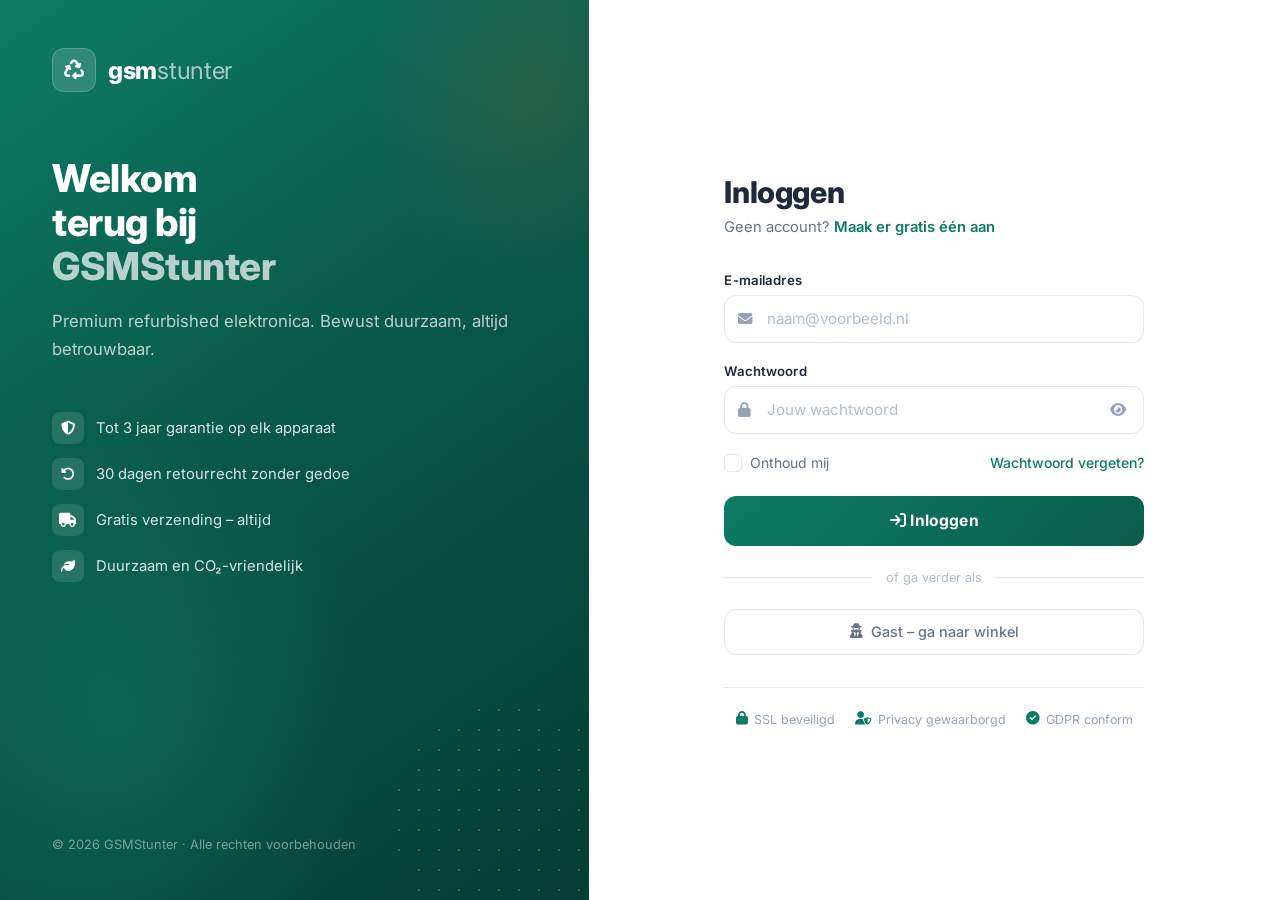
==== commit 4c992b53: "6/8/2026" ====
--- a/account.html
+++ b/account.html
@@ -9,7 +9,59 @@
   <link href="https://fonts.googleapis.com/css2?family=Inter:wght@300;400;500;600;700;800&display=swap" rel="stylesheet">
   <link rel="stylesheet" href="https://cdnjs.cloudflare.com/ajax/libs/font-awesome/6.5.1/css/all.min.css">
   <link rel="stylesheet" href="assets/css/styles.css">
+  <link rel="stylesheet" href="assets/css/ux.css">
   <script>if(!localStorage.getItem('gsmstunter-lang-v2')){localStorage.setItem('gsmstunter-lang','nl');localStorage.setItem('gsmstunter-lang-v2','1');}</script>
+  <style>
+    .account-shell{display:grid;grid-template-columns:280px 1fr;gap:20px}
+    .account-sidebar{background:#0b1220;border-radius:18px;padding:18px;box-shadow:0 14px 34px rgba(2,6,23,.25)}
+    .account-sidebar__profile{padding:16px;border:1px solid rgba(255,255,255,.08);border-radius:14px;background:rgba(255,255,255,.02);margin-bottom:14px}
+    .account-sidebar__avatar{width:48px;height:48px;border-radius:12px;background:linear-gradient(135deg,#0d7c66,#10b981);display:grid;place-items:center;color:#fff;font-weight:800}
+    .account-sidebar__name{color:#fff;margin-top:10px}
+    .account-sidebar__email{color:rgba(255,255,255,.7);font-size:.85rem}
+    .account-sidebar__nav{display:flex;flex-direction:column;gap:8px}
+    .account-sidebar__link{display:flex;align-items:center;gap:10px;padding:10px 12px;border-radius:10px;color:rgba(255,255,255,.78);text-decoration:none;border:1px solid transparent;cursor:pointer}
+    .account-sidebar__link.active,.account-sidebar__link:hover{background:rgba(13,124,102,.2);color:#fff;border-color:rgba(16,185,129,.35)}
+    .account-pane{display:none}
+    .account-pane.active{display:block}
+    .account-card{background:#fff;border:1px solid #e5e7eb;border-radius:16px;padding:18px;box-shadow:0 8px 24px rgba(2,6,23,.06)}
+    .account-kpi-grid{display:grid;grid-template-columns:repeat(3,1fr);gap:14px;margin:14px 0 18px}
+    .account-kpi{background:#fff;border:1px solid #e5e7eb;border-radius:14px;padding:14px}
+    .account-kpi__label{font-size:.75rem;color:#6b7280;text-transform:uppercase;letter-spacing:.06em}
+    .account-kpi__value{font-size:1.4rem;font-weight:800;color:#111827;margin-top:6px}
+    .account-pane-title{font-size:1.15rem;font-weight:800;margin-bottom:12px}
+    /* ─── Wishlist pane ─── */
+    .wishlist-grid{display:grid;grid-template-columns:repeat(auto-fill,minmax(200px,1fr));gap:16px}
+    .wl-card{border:1px solid #e5e7eb;border-radius:16px;background:#fff;overflow:hidden;display:flex;flex-direction:column;transition:box-shadow .2s,transform .2s;box-shadow:0 2px 8px rgba(0,0,0,.05)}
+    .wl-card:hover{box-shadow:0 8px 28px rgba(0,0,0,.1);transform:translateY(-2px)}
+    .wl-card__img{height:160px;background:#f3f4f6;display:flex;align-items:center;justify-content:center;position:relative;overflow:hidden}
+    .wl-card__img img{width:100%;height:100%;object-fit:cover}
+    .wl-card__img-placeholder{font-size:2.5rem;color:#d1d5db}
+    .wl-card__body{padding:14px;display:flex;flex-direction:column;gap:6px;flex:1}
+    .wl-card__brand{font-size:.7rem;font-weight:700;text-transform:uppercase;letter-spacing:.08em;color:#9ca3af}
+    .wl-card__name{font-size:.92rem;font-weight:700;color:#111827;line-height:1.35;display:-webkit-box;-webkit-line-clamp:2;-webkit-box-orient:vertical;overflow:hidden}
+    .wl-card__storage{font-size:.75rem;color:#6b7280}
+    .wl-card__price{font-size:1.15rem;font-weight:800;color:#0d7c66;margin-top:auto;padding-top:8px}
+    .wl-card__actions{display:flex;gap:8px;padding:0 14px 14px}
+    .wl-card__btn-cart{flex:1;background:#0d7c66;color:#fff;border:none;border-radius:10px;padding:9px 0;font-weight:700;font-size:.82rem;cursor:pointer;transition:background .2s}
+    .wl-card__btn-cart:hover{background:#0a6353}
+    .wl-card__btn-remove{background:#fee2e2;color:#dc2626;border:none;border-radius:10px;padding:9px 12px;cursor:pointer;font-size:.82rem;transition:background .2s}
+    .wl-card__btn-remove:hover{background:#fecaca}
+    .wl-card__badge{position:absolute;top:8px;right:8px;background:#10b981;color:#fff;font-size:.65rem;font-weight:700;padding:3px 8px;border-radius:20px;text-transform:uppercase}
+    /* ─── Orders table ─── */
+    .orders-table-wrapper{overflow-x:auto}
+    .orders-table{width:100%;border-collapse:collapse;font-size:.875rem}
+    .orders-table thead tr{background:#f9fafb}
+    .orders-table th{padding:10px 14px;text-align:left;font-size:.72rem;font-weight:700;text-transform:uppercase;letter-spacing:.06em;color:#6b7280;border-bottom:2px solid #e5e7eb;white-space:nowrap}
+    .orders-table td{padding:12px 14px;border-bottom:1px solid #f3f4f6;color:#374151;vertical-align:middle}
+    .orders-table tr:last-child td{border-bottom:none}
+    .orders-table tr:hover td{background:#f9fafb}
+    .badge{display:inline-flex;align-items:center;gap:4px;padding:3px 10px;border-radius:20px;font-size:.72rem;font-weight:700;text-transform:capitalize}
+    .badge--info{background:#dbeafe;color:#1d4ed8}
+    .badge--success{background:#dcfce7;color:#15803d}
+    .badge--warning{background:#fef3c7;color:#b45309}
+    .badge--error{background:#fee2e2;color:#b91c1c}
+    @media (max-width:980px){.account-shell{grid-template-columns:1fr}.account-kpi-grid{grid-template-columns:1fr}}
+  </style>
 </head>
 <body>
 
@@ -60,150 +112,61 @@
   </header>
 
   <main class="main" role="main">
-    <div class="container">
-      <div class="account-layout">
-        <!-- Left Sidebar -->
-        <aside class="account-sidebar" role="navigation" aria-label="Account navigatie">
-          <div class="account-sidebar__profile">
-            <div class="account-sidebar__avatar" aria-hidden="true">JD</div>
-            <h3 class="account-sidebar__name" data-i18n="account-name">Jan de Vries</h3>
-            <p class="account-sidebar__email" data-i18n="account-email">jan@email.nl</p>
+    <div class="container" style="padding:var(--space-10) 0;">
+      <div id="accountDashboardView" style="display:none;">
+        <div class="account-shell">
+          <aside class="account-sidebar" role="navigation" aria-label="Account navigatie">
+            <div class="account-sidebar__profile">
+              <div class="account-sidebar__avatar" id="accAvatar" aria-hidden="true">U</div>
+              <h3 class="account-sidebar__name" id="accName">User</h3>
+              <p class="account-sidebar__email" id="accEmail">-</p>
+            </div>
+            <nav class="account-sidebar__nav">
+              <a href="#" class="account-sidebar__link active" data-account-tab="dashboard"><i class="fas fa-gauge-high"></i><span>Dashboard</span></a>
+              <a href="#" class="account-sidebar__link" data-account-tab="orders"><i class="fas fa-box"></i><span>Orders</span></a>
+              <a href="#" class="account-sidebar__link" data-account-tab="wishlist"><i class="fas fa-heart"></i><span>Wishlist</span></a>
+              <a href="#" class="account-sidebar__link" id="accountLogoutBtn"><i class="fas fa-sign-out-alt"></i><span>Logout</span></a>
+            </nav>
+          </aside>
+          <div class="account-content">
+            <section class="account-pane active" id="account-pane-dashboard">
+              <div class="account-card">
+                <h1 class="account-pane-title" id="accWelcome">Welkom terug!</h1>
+                <div class="account-kpi-grid">
+                  <article class="account-kpi"><p class="account-kpi__label">Totaal bestellingen</p><p class="account-kpi__value" id="accTotalOrders">0</p></article>
+                  <article class="account-kpi"><p class="account-kpi__label">Totaal besteed</p><p class="account-kpi__value" id="accTotalSpent">€0</p></article>
+                  <article class="account-kpi"><p class="account-kpi__label">Wishlist items</p><p class="account-kpi__value" id="accWishlistCount">0</p></article>
+                </div>
+              </div>
+            </section>
+
+            <section class="account-pane" id="account-pane-orders">
+              <div class="account-card">
+                <h2 class="account-pane-title">Bestellingen</h2>
+                <div class="orders-table-wrapper">
+                  <table class="orders-table" role="table">
+                    <thead><tr><th>Bestelling</th><th>Producten</th><th>Datum</th><th>Status</th><th>Totaal</th></tr></thead>
+                    <tbody id="accountOrdersBody"></tbody>
+                  </table>
+                </div>
+              </div>
+            </section>
+
+            <section class="account-pane" id="account-pane-wishlist">
+              <div class="account-card">
+                <div style="display:flex;align-items:center;justify-content:space-between;margin-bottom:16px">
+                  <h2 class="account-pane-title" style="margin-bottom:0">Wishlist <span id="wlCountBadge" style="font-size:.8rem;font-weight:600;color:#6b7280;margin-left:4px"></span></h2>
+                  <a href="products.html" style="font-size:.82rem;color:#0d7c66;font-weight:600;text-decoration:none"><i class="fas fa-plus-circle"></i> Meer winkelen</a>
+                </div>
+                <div class="wishlist-grid" id="accountWishlistBody">
+                  <div style="grid-column:1/-1;text-align:center;padding:32px;color:#9ca3af">
+                    <i class="fas fa-spinner fa-spin" style="font-size:1.6rem;margin-bottom:10px"></i>
+                    <p>Laden…</p>
+                  </div>
+                </div>
+              </div>
+            </section>
           </div>
-          <nav class="account-sidebar__nav">
-            <a href="account.html" class="account-sidebar__link active"><i class="fas fa-gauge-high"></i><span data-i18n="account-dashboard">Dashboard</span></a>
-            <a href="account.html#orders" class="account-sidebar__link"><i class="fas fa-box"></i><span data-i18n="nav-orders">Bestellingen</span></a>
-            <a href="account.html#wishlist" class="account-sidebar__link"><i class="fas fa-heart"></i><span data-i18n="account-wishlist">Verlanglijstje</span></a>
-            <a href="account.html#addresses" class="account-sidebar__link"><i class="fas fa-location-dot"></i><span data-i18n="account-addresses">Adressen</span></a>
-            <a href="account.html#payment" class="account-sidebar__link"><i class="fas fa-credit-card"></i><span data-i18n="account-payment-methods">Betaalmethodes</span></a>
-            <a href="account.html#sell-history" class="account-sidebar__link"><i class="fas fa-hand-holding-dollar"></i><span data-i18n="account-sell-history">Verkoop geschiedenis</span></a>
-            <a href="account.html#trade-history" class="account-sidebar__link"><i class="fas fa-arrows-rotate"></i><span data-i18n="account-trade-history">Inruil geschiedenis</span></a>
-            <a href="account.html#settings" class="account-sidebar__link"><i class="fas fa-gear"></i><span data-i18n="account-settings">Instellingen</span></a>
-            <a href="index.html" class="account-sidebar__link"><i class="fas fa-sign-out-alt"></i><span data-i18n="account-logout">Uitloggen</span></a>
-          </nav>
-        </aside>
-
-        <!-- Right Content -->
-        <div class="account-content">
-          <section class="account-welcome" aria-labelledby="welcome-heading">
-            <h1 id="welcome-heading" class="account-welcome__title" data-i18n="account-welcome">Welkom terug, Jan!</h1>
-          </section>
-
-          <!-- Dashboard Stats -->
-          <section class="dashboard-stats" aria-labelledby="stats-heading">
-            <h2 id="stats-heading" class="visually-hidden" data-i18n="account-stats-heading">Overzicht</h2>
-            <div class="dashboard-grid">
-              <article class="dashboard-card">
-                <div class="dashboard-card__icon"><i class="fas fa-box"></i></div>
-                <p class="dashboard-card__number">12</p>
-                <p class="dashboard-card__label" data-i18n="account-total-orders">Totaal bestellingen</p>
-              </article>
-              <article class="dashboard-card">
-                <div class="dashboard-card__icon"><i class="fas fa-arrows-rotate"></i></div>
-                <p class="dashboard-card__number">2</p>
-                <p class="dashboard-card__label" data-i18n="account-active-trades">Actieve inruilen</p>
-              </article>
-              <article class="dashboard-card">
-                <div class="dashboard-card__icon"><i class="fas fa-heart"></i></div>
-                <p class="dashboard-card__number">5</p>
-                <p class="dashboard-card__label" data-i18n="account-wishlist-items">Verlanglijst items</p>
-              </article>
-            </div>
-          </section>
-
-          <!-- Recent Orders -->
-          <section id="orders" class="account-section" aria-labelledby="orders-heading">
-            <h2 id="orders-heading" class="account-section__title" data-i18n="account-recent-orders">Recente Bestellingen</h2>
-            <div class="account-section__content">
-              <div class="orders-table-wrapper">
-                <table class="orders-table" role="table">
-                  <thead>
-                    <tr>
-                      <th scope="col" data-i18n="account-order-id">Bestelling</th>
-                      <th scope="col" data-i18n="account-order-product">Product</th>
-                      <th scope="col" data-i18n="account-order-date">Datum</th>
-                      <th scope="col" data-i18n="account-order-status">Status</th>
-                      <th scope="col" data-i18n="account-order-total">Totaal</th>
-                    </tr>
-                  </thead>
-                  <tbody>
-                    <tr>
-                      <td><a href="account.html#order-1234">#HOL-2024-1234</a></td>
-                      <td>iPhone 15 Pro 128GB</td>
-                      <td>12 feb 2026</td>
-                      <td><span class="badge badge--success" data-i18n="order-status-delivered">Delivered</span></td>
-                      <td>€899.00</td>
-                    </tr>
-                    <tr>
-                      <td><a href="account.html#order-1198">#HOL-2024-1198</a></td>
-                      <td>MacBook Pro M3</td>
-                      <td>5 feb 2026</td>
-                      <td><span class="badge badge--info" data-i18n="order-status-shipped">Shipped</span></td>
-                      <td>€1,549.00</td>
-                    </tr>
-                    <tr>
-                      <td><a href="account.html#order-1156">#HOL-2024-1156</a></td>
-                      <td>AirPods Pro</td>
-                      <td>28 jan 2026</td>
-                      <td><span class="badge badge--warning" data-i18n="order-status-processing">Processing</span></td>
-                      <td>€189.00</td>
-                    </tr>
-                    <tr>
-                      <td><a href="account.html#order-1089">#HOL-2024-1089</a></td>
-                      <td>iPad Pro 12.9"</td>
-                      <td>15 jan 2026</td>
-                      <td><span class="badge badge--success" data-i18n="order-status-delivered">Delivered</span></td>
-                      <td>€849.00</td>
-                    </tr>
-                  </tbody>
-                </table>
-              </div>
-            </div>
-          </section>
-
-          <!-- Wishlist -->
-          <section id="wishlist" class="account-section" aria-labelledby="wishlist-heading">
-            <h2 id="wishlist-heading" class="account-section__title" data-i18n="account-wishlist">Verlanglijstje</h2>
-            <div class="account-section__content">
-              <div class="products-grid products-grid--compact">
-                <article class="product-card product-card--compact">
-                  <button class="product-card__wishlist product-card__wishlist--active" aria-label="Remove from wishlist"><i class="fas fa-heart"></i></button>
-                  <a href="product-detail.html" class="product-card__image-wrapper">
-                    <img class="product-card__image" src="https://images.unsplash.com/photo-1610945265064-0e34e5519bbf?w=300&h=300&fit=crop" alt="Samsung Galaxy S24 Ultra" loading="lazy">
-                  </a>
-                  <div class="product-card__body">
-                    <h3 class="product-card__title">Samsung Galaxy S24 Ultra</h3>
-                    <div class="product-card__pricing">
-                      <span class="product-card__price">€749</span>
-                    </div>
-                  </div>
-                </article>
-                <article class="product-card product-card--compact">
-                  <button class="product-card__wishlist product-card__wishlist--active" aria-label="Remove from wishlist"><i class="fas fa-heart"></i></button>
-                  <a href="product-detail.html" class="product-card__image-wrapper">
-                    <img class="product-card__image" src="https://images.unsplash.com/photo-1579586337278-3befd40fd17a?w=300&h=300&fit=crop" alt="Apple Watch Series 9" loading="lazy">
-                  </a>
-                  <div class="product-card__body">
-                    <h3 class="product-card__title">Apple Watch Series 9</h3>
-                    <div class="product-card__pricing">
-                      <span class="product-card__price">€349</span>
-                    </div>
-                  </div>
-                </article>
-                <article class="product-card product-card--compact">
-                  <button class="product-card__wishlist product-card__wishlist--active" aria-label="Remove from wishlist"><i class="fas fa-heart"></i></button>
-                  <a href="product-detail.html" class="product-card__image-wrapper">
-                    <img class="product-card__image" src="https://images.unsplash.com/photo-1598327105666-5b89351aff97?w=300&h=300&fit=crop" alt="Google Pixel 8 Pro" loading="lazy">
-                  </a>
-                  <div class="product-card__body">
-                    <h3 class="product-card__title">Google Pixel 8 Pro</h3>
-                    <div class="product-card__pricing">
-                      <span class="product-card__price">€599</span>
-                    </div>
-                  </div>
-                </article>
-              </div>
-            </div>
-          </section>
         </div>
       </div>
     </div>
@@ -232,6 +195,10 @@
   <script src="assets/js/lang/nl.js"></script>
   <script src="assets/js/lang/de.js"></script>
   <script src="assets/js/lang/fr.js"></script>
+  <script src="assets/js/state.js"></script>
+  <script src="assets/js/ui.js"></script>
+  <script src="assets/js/auth.js"></script>
+  <script src="assets/js/cart.js"></script>
   <script src="assets/js/script.js"></script>
 </body>
 </html>
--- a/assets/css/styles.css
+++ b/assets/css/styles.css
@@ -1235,6 +1235,7 @@
   text-align: center;
   padding: var(--space-6);
   background: var(--color-white);
+  color: var(--color-text);
   border-radius: var(--radius-xl);
   border: 2px solid var(--color-border-light);
   transition: all var(--transition-base);
@@ -1262,6 +1263,7 @@
 .category-card__name {
   font-weight: var(--weight-semibold);
   font-size: var(--text-sm);
+  color: var(--color-text);
   margin-bottom: var(--space-1);
 }
 
@@ -3843,6 +3845,99 @@
   font-weight: 400;
 }
 
+/* Visual option cards for condition step */
+.sell-wizard__question-header {
+  display: flex;
+  align-items: flex-start;
+  gap: var(--space-3);
+  margin-bottom: var(--space-3);
+}
+
+.sell-wizard__question-step {
+  width: 28px;
+  height: 28px;
+  border-radius: 50%;
+  background: var(--color-primary-50);
+  color: var(--color-primary);
+  display: flex;
+  align-items: center;
+  justify-content: center;
+  font-size: var(--text-sm);
+  font-weight: var(--weight-semibold);
+}
+
+.sell-wizard__question-hint {
+  font-size: var(--text-xs);
+  color: var(--color-text-muted);
+  margin-top: 2px;
+}
+
+.sell-wizard__option-grid {
+  display: grid;
+  grid-template-columns: repeat(auto-fit, minmax(160px, 1fr));
+  gap: var(--space-4);
+}
+
+.sell-wizard__option-card {
+  position: relative;
+  display: flex;
+  flex-direction: column;
+  padding: var(--space-4);
+  border-radius: var(--radius-lg);
+  border: 2px solid var(--color-border);
+  background: var(--color-bg-card);
+  box-shadow: var(--shadow-xs);
+  cursor: pointer;
+  transition: all var(--transition-base);
+}
+
+.sell-wizard__option-card input[type="radio"] {
+  position: absolute;
+  opacity: 0;
+  pointer-events: none;
+}
+
+.sell-wizard__option-media {
+  width: 100%;
+  height: 90px;
+  border-radius: var(--radius-md);
+  overflow: hidden;
+  margin-bottom: var(--space-3);
+  background: var(--color-bg);
+  display: flex;
+  align-items: center;
+  justify-content: center;
+}
+
+.sell-wizard__option-media img {
+  width: 100%;
+  height: 100%;
+  object-fit: cover;
+}
+
+.sell-wizard__option-title {
+  font-size: var(--text-sm);
+  font-weight: var(--weight-semibold);
+  margin-bottom: 2px;
+}
+
+.sell-wizard__option-example {
+  font-size: var(--text-xs);
+  color: var(--color-text-secondary);
+}
+
+.sell-wizard__option-card:hover {
+  border-color: var(--color-primary-200);
+  box-shadow: var(--shadow-md);
+  transform: translateY(-2px);
+}
+
+.sell-wizard__option-card:has(input:checked) {
+  border-color: var(--color-primary);
+  box-shadow: 0 0 0 3px var(--color-primary-100);
+  background: var(--color-primary-50);
+}
+
 .sell-wizard__quote {
   text-align: center;
   padding: var(--space-10);
--- a/assets/css/ux.css
+++ b/assets/css/ux.css
@@ -0,0 +1,309 @@
+/**
+ * GSMStunter — shared UX polish (toasts, empty states, loading, forms).
+ */
+
+:root {
+  --color-success: #22c55e;
+  --color-error: #ef4444;
+  --color-warning: #f59e0b;
+  --color-info: #3b82f6;
+}
+
+.visually-hidden {
+  position: absolute !important;
+  width: 1px !important;
+  height: 1px !important;
+  padding: 0 !important;
+  margin: -1px !important;
+  overflow: hidden !important;
+  clip: rect(0, 0, 0, 0) !important;
+  white-space: nowrap !important;
+  border: 0 !important;
+}
+
+@keyframes gsm-spin {
+  to {
+    transform: rotate(360deg);
+  }
+}
+
+@keyframes gsm-toast-in {
+  from {
+    opacity: 0;
+    transform: translateX(18px);
+  }
+  to {
+    opacity: 1;
+    transform: translateX(0);
+  }
+}
+
+@keyframes gsm-toast-out {
+  to {
+    opacity: 0;
+    transform: translateX(22px);
+  }
+}
+
+.gsm-toast-enter {
+  animation: gsm-toast-in 0.35s ease forwards;
+}
+
+.gsm-toast-leave {
+  animation: gsm-toast-out 0.28s ease forwards;
+}
+
+.toast-container {
+  position: fixed;
+  bottom: 1.25rem;
+  right: 1.25rem;
+  z-index: 99999;
+  display: flex;
+  flex-direction: column;
+  gap: 0.65rem;
+  pointer-events: none;
+}
+
+.toast-container .toast {
+  pointer-events: auto;
+}
+
+.toast {
+  display: flex;
+  align-items: flex-start;
+  gap: 0.75rem;
+  padding: 0.85rem 1rem;
+  background: #fff;
+  border-radius: 12px;
+  box-shadow: 0 12px 40px rgba(15, 23, 42, 0.14);
+  min-width: 280px;
+  max-width: 400px;
+  border-left: 4px solid var(--color-success);
+}
+
+.toast--error {
+  border-left-color: var(--color-error);
+}
+
+.toast--warning {
+  border-left-color: var(--color-warning);
+}
+
+.toast--info {
+  border-left-color: var(--color-info);
+}
+
+.toast__icon {
+  font-size: 1.15rem;
+  margin-top: 2px;
+}
+
+.toast__content {
+  flex: 1;
+  min-width: 0;
+}
+
+.toast__title {
+  font-weight: 600;
+  font-size: 0.9rem;
+  color: #0f172a;
+}
+
+.toast__message {
+  font-size: 0.8rem;
+  color: #64748b;
+  margin-top: 2px;
+}
+
+.toast__close {
+  cursor: pointer;
+  border: none;
+  background: transparent;
+  color: inherit;
+  opacity: 0.65;
+  padding: 4px;
+  border-radius: 6px;
+}
+
+.toast__close:hover {
+  opacity: 1;
+  background: rgba(0, 0, 0, 0.06);
+}
+
+.gsm-spinner {
+  display: inline-block;
+  width: 1em;
+  height: 1em;
+  border: 2px solid rgba(255, 255, 255, 0.35);
+  border-top-color: currentColor;
+  border-radius: 50%;
+  animation: gsm-spin 0.65s linear infinite;
+  vertical-align: -0.15em;
+}
+
+.gsm-spinner--btn {
+  border-color: rgba(255, 255, 255, 0.35);
+  border-top-color: #fff;
+}
+
+.btn-co-place.loading .btn-text,
+.btn-co-place.is-loading .btn-text {
+  opacity: 0;
+}
+
+.btn-co-place.loading .spinner,
+.btn-co-place.is-loading .spinner {
+  opacity: 1;
+}
+
+.btn-co-place .spinner {
+  opacity: 0;
+  position: absolute;
+  inset: 0;
+  margin: auto;
+  width: 22px;
+  height: 22px;
+  border: 3px solid rgba(255, 255, 255, 0.35);
+  border-top-color: #fff;
+  border-radius: 50%;
+  animation: gsm-spin 0.7s linear infinite;
+}
+
+.btn-co-place {
+  position: relative;
+}
+
+button.is-loading {
+  cursor: wait;
+  opacity: 0.92;
+}
+
+/* Empty states */
+.gsm-empty {
+  text-align: center;
+  padding: 3rem 1.5rem 3.25rem;
+  background: linear-gradient(180deg, #f8fafc 0%, #fff 100%);
+  border: 1px dashed #cbd5e1;
+  border-radius: 16px;
+}
+
+.gsm-empty--cart .gsm-empty__icon {
+  width: 72px;
+  height: 72px;
+  margin: 0 auto 1rem;
+  border-radius: 50%;
+  background: #e8f7f3;
+  color: #0d7c66;
+  display: flex;
+  align-items: center;
+  justify-content: center;
+  font-size: 1.75rem;
+}
+
+.gsm-empty__title {
+  margin: 0 0 0.5rem;
+  font-size: 1.15rem;
+  font-weight: 700;
+  color: #0f172a;
+}
+
+.gsm-empty__text {
+  margin: 0 auto 1.25rem;
+  max-width: 360px;
+  color: #64748b;
+  font-size: 0.9375rem;
+  line-height: 1.5;
+}
+
+.gsm-empty__cta {
+  display: inline-flex;
+}
+
+.cart-item__placeholder {
+  width: 84px;
+  height: 84px;
+  border-radius: 10px;
+  background: #f1f5f9;
+  display: flex;
+  align-items: center;
+  justify-content: center;
+  color: #94a3b8;
+  font-size: 1.5rem;
+}
+
+/* Checkout inline validation */
+.field-input.field-input--invalid {
+  border-color: #ef4444 !important;
+  box-shadow: 0 0 0 3px rgba(239, 68, 68, 0.12) !important;
+}
+
+.gsm-field-errors {
+  margin-bottom: 14px;
+  padding: 12px 14px;
+  border-radius: 10px;
+  background: #fef2f2;
+  border: 1px solid #fecaca;
+  color: #991b1b;
+  font-size: 0.875rem;
+}
+
+.gsm-field-errors ul {
+  margin: 6px 0 0 1.1rem;
+  padding: 0;
+}
+
+.gsm-checkout-banner {
+  background: #fef2f2;
+  border: 1px solid #fecaca;
+  color: #991b1b;
+  padding: 12px 16px;
+  border-radius: 10px;
+  font-size: 0.875rem;
+  display: flex;
+  align-items: flex-start;
+  gap: 10px;
+  margin-bottom: 14px;
+}
+
+.gsm-checkout-banner[hidden] {
+  display: none !important;
+}
+
+.co-summary__items.gsm-summary-loading {
+  min-height: 120px;
+  position: relative;
+}
+
+.co-summary__skeleton {
+  display: flex;
+  flex-direction: column;
+  gap: 12px;
+  padding: 8px 0;
+}
+
+.co-summary__skeleton-line {
+  height: 52px;
+  border-radius: 10px;
+  background: linear-gradient(90deg, #f1f5f9 0%, #e2e8f0 50%, #f1f5f9 100%);
+  background-size: 200% 100%;
+  animation: gsm-shimmer 1.2s ease-in-out infinite;
+}
+
+@keyframes gsm-shimmer {
+  0% {
+    background-position: 100% 0;
+  }
+  100% {
+    background-position: -100% 0;
+  }
+}
+
+@media (prefers-reduced-motion: reduce) {
+  .gsm-toast-enter,
+  .gsm-toast-leave,
+  .gsm-spinner,
+  .btn-co-place .spinner,
+  .co-summary__skeleton-line {
+    animation: none !important;
+  }
+}
